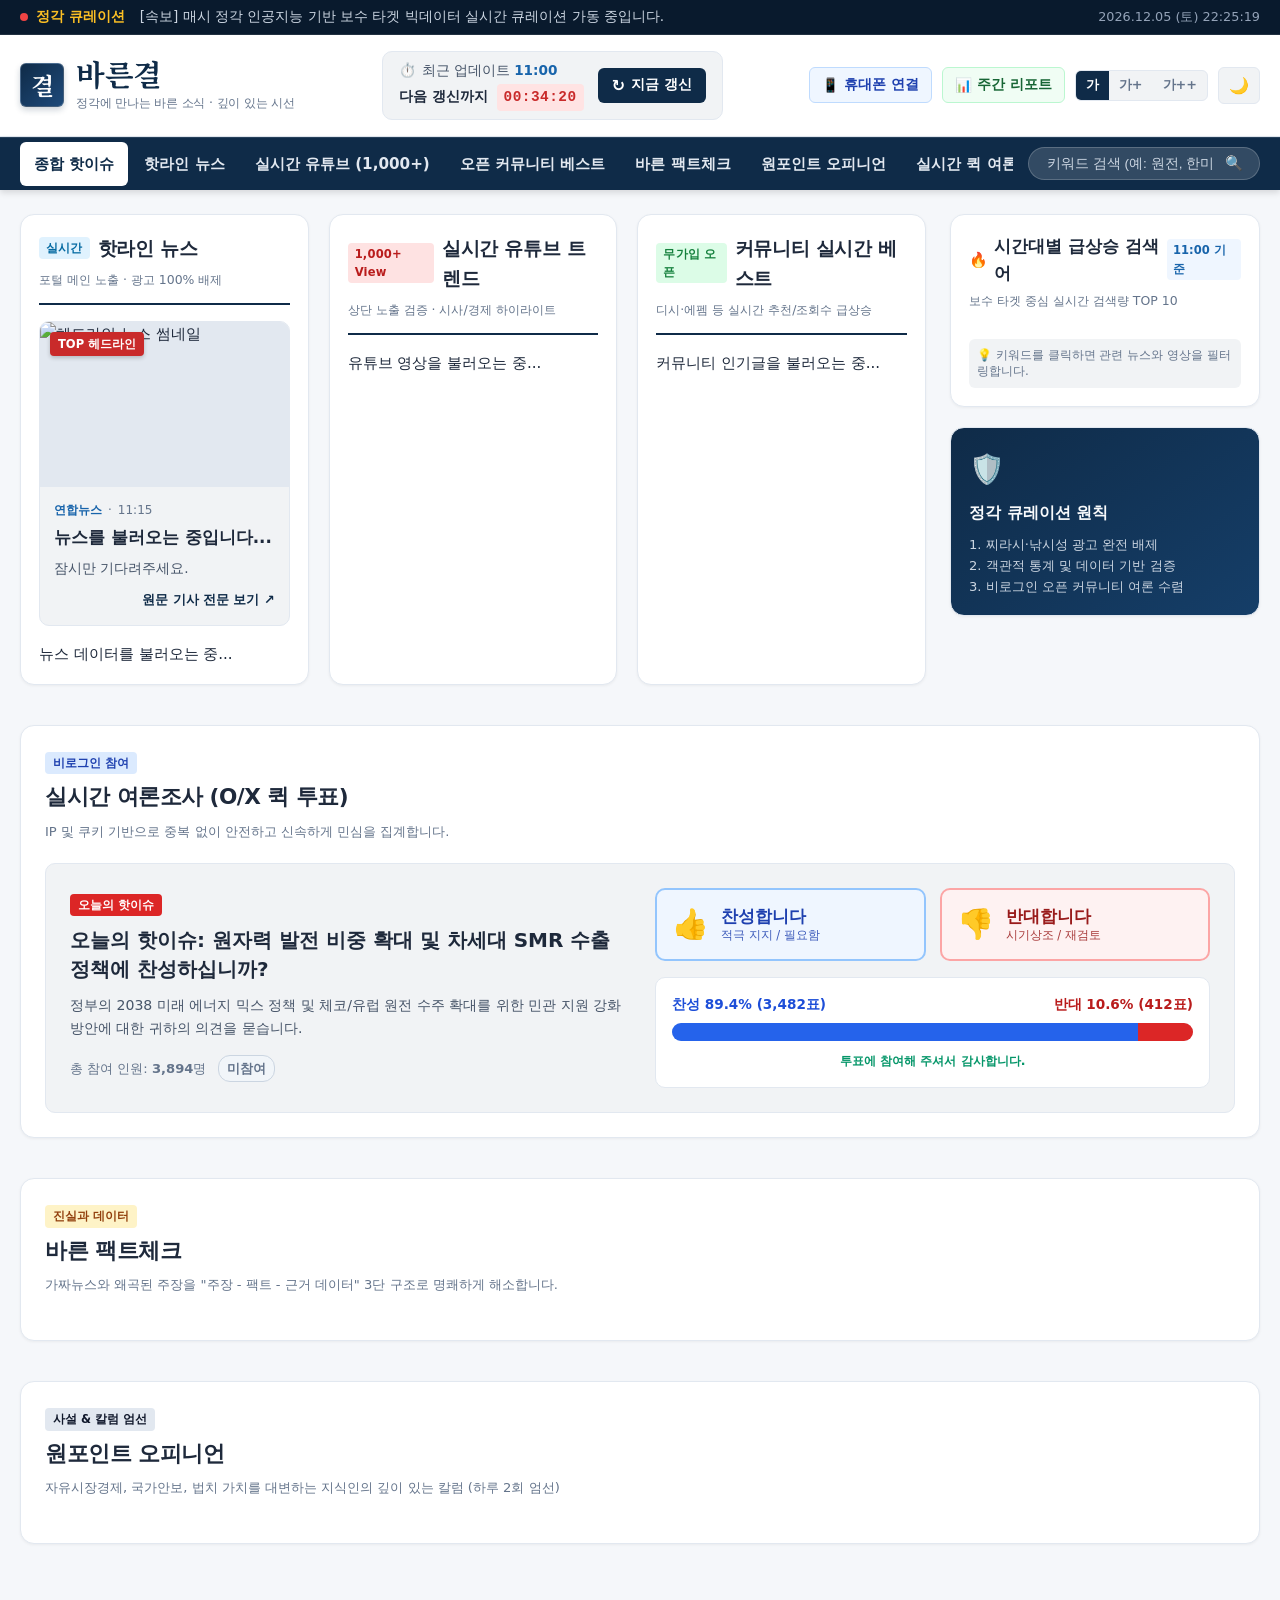
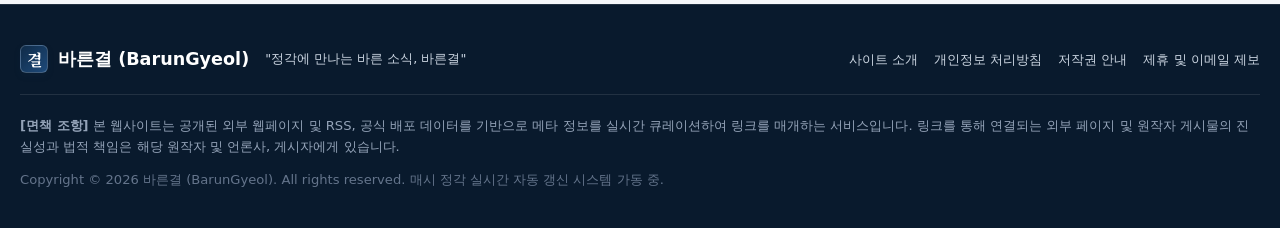
==== static/index.html @ 2a108bfa "Add files via upload" ====
<!DOCTYPE html>
<html lang="ko">
<head>
  <meta charset="UTF-8">
  <meta name="viewport" content="width=device-width, initial-scale=1.0">
  <title>바른결 - 정각에 만나는 바른 시선</title>
  <meta name="description" content="매시 정각 실시간 주요 뉴스, 유튜브 트렌드(조회수 1,000+), 무가입 오픈 커뮤니티 베스트를 취합하는 바른결 큐레이션 포털">
  <link rel="preconnect" href="https://fonts.googleapis.com">
  <link rel="preconnect" href="https://fonts.gstatic.com" crossorigin>
  <link href="https://fonts.googleapis.com/css2?family=Pretendard:wght@300;400;500;600;700;800&family=Noto+Serif+KR:wght@600;700&display=swap" rel="stylesheet">
  <link rel="stylesheet" href="/static/css/style.css">
  <link rel="icon" href="data:image/svg+xml,<svg xmlns=%22http://www.w3.org/2000/svg%22 viewBox=%220%200%20100%20100%22><text y=%22.9em%22 font-size=%2290%22>⚖️</text></svg>">
</head>
<body class="font-normal theme-light">

  <!-- 최상단 긴급 속보 & 알림 바 -->
  <div class="top-ticker-bar">
    <div class="container ticker-container">
      <div class="ticker-label">
        <span class="pulse-dot"></span>
        <strong>정각 큐레이션</strong>
      </div>
      <div class="ticker-content" id="tickerContent">
        <span>[속보] 매시 정각 인공지능 기반 보수 타겟 빅데이터 실시간 큐레이션 가동 중입니다.</span>
      </div>
      <div class="ticker-date" id="liveDateTime">2026.10.01 (목) 11:00</div>
    </div>
  </div>

  <!-- 헤더 영역 -->
  <header class="main-header">
    <div class="container header-inner">
      <!-- 로고 및 슬로건 -->
      <div class="header-brand">
        <a href="/" class="brand-logo" onclick="resetFilter(event)">
          <div class="logo-symbol">결</div>
          <div class="logo-text-group">
            <h1 class="logo-title">바른결</h1>
            <span class="logo-slogan">정각에 만나는 바른 소식 · 깊이 있는 시선</span>
          </div>
        </a>
      </div>

      <!-- 실시간 정각 타이머 & 상태 -->
      <div class="header-timer-box">
        <div class="timer-badge-wrap">
          <div class="timer-badge">
            <span class="timer-icon">⏱️</span>
            <span class="timer-text">
              최근 업데이트 <strong id="lastUpdateHour">11:00</strong>
            </span>
          </div>
          <div class="timer-countdown">
            다음 갱신까지 <span class="countdown-digits" id="countdownTimer">00:34:20</span>
          </div>
        </div>
        <button class="btn-refresh" id="btnRefresh" title="지금 즉시 데이터 최신화">
          <span class="refresh-icon">↻</span>
          <span>지금 갱신</span>
        </button>
      </div>

      <!-- 사용자 편의 유틸리티 (휴대폰 연결, 글자크기, 주간리포트, 다크모드) -->
      <div class="header-utils">
        <button class="btn-util btn-mobile" id="btnOpenMobile" title="내 스마트폰으로 바로 보기">
          <span class="icon">📱</span>
          <span>휴대폰 연결</span>
        </button>
        <button class="btn-util btn-report" id="btnOpenReport" title="주간 트렌드 분석 리포트">
          <span class="icon">📊</span>
          <span>주간 리포트</span>
        </button>
        <div class="font-resizer" title="본문 글자 크기 조절">
          <button class="font-btn active" data-size="normal">가</button>
          <button class="font-btn" data-size="large">가+</button>
          <button class="font-btn" data-size="xlarge">가++</button>
        </div>
        <button class="btn-util theme-toggle" id="themeToggle" title="화면 모드 전환">
          <span class="theme-icon" id="themeIcon">🌙</span>
        </button>
      </div>
    </div>
  </header>

  <!-- 글로벌 네비게이션 바 (GNB) -->
  <nav class="gnb-nav">
    <div class="container gnb-inner">
      <ul class="gnb-menu">
        <li class="nav-item active"><a href="#section-all" data-tab="all">종합 핫이슈</a></li>
        <li class="nav-item"><a href="#section-news" data-tab="news">핫라인 뉴스</a></li>
        <li class="nav-item"><a href="#section-youtube" data-tab="youtube">실시간 유튜브 (1,000+)</a></li>
        <li class="nav-item"><a href="#section-community" data-tab="community">오픈 커뮤니티 베스트</a></li>
        <li class="nav-item"><a href="#section-factcheck" data-tab="factcheck">바른 팩트체크</a></li>
        <li class="nav-item"><a href="#section-opinion" data-tab="opinion">원포인트 오피니언</a></li>
        <li class="nav-item"><a href="#section-poll" data-tab="poll">실시간 퀵 여론조사</a></li>
      </ul>
      <div class="gnb-search">
        <div class="search-input-wrap">
          <input type="text" id="searchInput" placeholder="키워드 검색 (예: 원전, 한미동맹, 세제)" autocomplete="off">
          <button id="searchBtn" title="검색">🔍</button>
        </div>
      </div>
    </div>
  </nav>

  <!-- 활성 필터 바 (키워드 클릭 시 노출) -->
  <div class="filter-status-bar container" id="filterStatusBar" style="display: none;">
    <div class="filter-chip">
      <span>선택 키워드: <strong id="filterKeywordText">#원전</strong></span>
      <button class="filter-clear-btn" id="filterClearBtn">✕ 전체보기</button>
    </div>
    <div class="filter-count" id="filterCountText">관련 콘텐츠 12건 정렬됨</div>
  </div>

  <!-- 메인 본문 컨테이너 -->
  <main class="main-content container">
    <div class="content-wrapper">
      
      <!-- 좌측 메인 3단 그리드 영역 -->
      <div class="grid-layout-3col">
        
        <!-- [1] 핫라인 뉴스 (메인 노출 뉴스 큐레이션) -->
        <section class="card-column news-column" id="section-news">
          <div class="column-header">
            <div class="col-title-wrap">
              <span class="col-badge badge-blue">실시간</span>
              <h2 class="column-title">핫라인 뉴스</h2>
            </div>
            <span class="col-subtitle">포털 메인 노출 · 광고 100% 배제</span>
          </div>

          <!-- 최상단 헤드라인 1건 (썸네일 + 큰 제목) -->
          <div class="headline-featured-card" id="headlineCard">
            <div class="headline-thumb-wrap">
              <img id="headlineImg" src="" alt="헤드라인 뉴스 썸네일" loading="lazy">
              <span class="headline-tag">TOP 헤드라인</span>
            </div>
            <div class="headline-body">
              <div class="meta-row">
                <span class="media-name" id="headlineMedia">연합뉴스</span>
                <span class="meta-dot">·</span>
                <span class="pub-time" id="headlineTime">11:15</span>
              </div>
              <h3 class="headline-title" id="headlineTitle">
                <a href="#" target="_blank" rel="noopener noreferrer">뉴스를 불러오는 중입니다...</a>
              </h3>
              <p class="headline-summary" id="headlineSummary">잠시만 기다려주세요.</p>
              <div class="headline-action">
                <a href="#" id="headlineLink" target="_blank" rel="noopener noreferrer" class="read-more-btn">
                  원문 기사 전문 보기 ↗
                </a>
              </div>
            </div>
          </div>

          <!-- 스트레이트 뉴스 리스트 -->
          <div class="straight-news-list" id="straightNewsList">
            <!-- 자바스크립트로 동적 렌더링 -->
            <div class="loading-spinner">뉴스 데이터를 불러오는 중...</div>
          </div>
        </section>


        <!-- [2] 실시간 유튜브 트렌드 (조회수 1,000 이상 하이라이트) -->
        <section class="card-column youtube-column" id="section-youtube">
          <div class="column-header">
            <div class="col-title-wrap">
              <span class="col-badge badge-red">1,000+ View</span>
              <h2 class="column-title">실시간 유튜브 트렌드</h2>
            </div>
            <span class="col-subtitle">상단 노출 검증 · 시사/경제 하이라이트</span>
          </div>

          <div class="youtube-grid" id="youtubeGrid">
            <!-- 자바스크립트로 동적 렌더링 -->
            <div class="loading-spinner">유튜브 영상을 불러오는 중...</div>
          </div>
        </section>


        <!-- [3] 오픈 커뮤니티 실시간 베스트 (무가입 기반) -->
        <section class="card-column community-column" id="section-community">
          <div class="column-header">
            <div class="col-title-wrap">
              <span class="col-badge badge-green">무가입 오픈</span>
              <h2 class="column-title">커뮤니티 실시간 베스트</h2>
            </div>
            <span class="col-subtitle">디시·에펨 등 실시간 추천/조회수 급상승</span>
          </div>

          <div class="community-list" id="communityList">
            <!-- 자바스크립트로 동적 렌더링 -->
            <div class="loading-spinner">커뮤니티 인기글을 불러오는 중...</div>
          </div>
        </section>

      </div><!-- //grid-layout-3col -->


      <!-- 우측 사이드바: 시간대별 급상승 검색어 -->
      <aside class="sidebar-column">
        <div class="sticky-sidebar">
          
          <!-- 급상승 검색어 랭킹 -->
          <div class="sidebar-card trending-card">
            <div class="sidebar-card-header">
              <div class="trending-title-row">
                <span class="fire-icon">🔥</span>
                <h3 class="sidebar-title">시간대별 급상승 검색어</h3>
              </div>
              <span class="trending-refresh-badge" id="trendingTimeBadge">11:00 기준</span>
            </div>
            <p class="sidebar-desc">보수 타겟 중심 실시간 검색량 TOP 10</p>
            
            <ol class="trending-ranking-list" id="trendingList">
              <!-- 자바스크립트로 동적 렌더링 -->
            </ol>
            <div class="trending-footer-tip">
              💡 키워드를 클릭하면 관련 뉴스와 영상을 필터링합니다.
            </div>
          </div>

          <!-- 바른 미디어 신뢰도 지표 안내 배너 -->
          <div class="sidebar-card banner-card">
            <div class="banner-icon">🛡️</div>
            <h4 class="banner-title">정각 큐레이션 원칙</h4>
            <p class="banner-text">
              1. 찌라시·낚시성 광고 완전 배제<br>
              2. 객관적 통계 및 데이터 기반 검증<br>
              3. 비로그인 오픈 커뮤니티 여론 수렴
            </p>
          </div>

        </div>
      </aside>

    </div><!-- //content-wrapper -->


    <!-- 추가 콘텐츠 섹션 1: 비로그인 실시간 여론조사 (O/X 퀵 투표) -->
    <section class="bottom-section poll-section" id="section-poll">
      <div class="section-badge-bar">
        <span class="section-tag tag-blue">비로그인 참여</span>
        <h2 class="section-main-title">실시간 여론조사 (O/X 퀵 투표)</h2>
        <span class="section-help-text">IP 및 쿠키 기반으로 중복 없이 안전하고 신속하게 민심을 집계합니다.</span>
      </div>

      <div class="poll-box-card">
        <div class="poll-content-left">
          <span class="poll-badge-live">오늘의 핫이슈</span>
          <h3 class="poll-question" id="pollQuestion">
            오늘의 핫이슈: 원자력 발전 비중 확대 및 차세대 SMR 수출 정책에 찬성하십니까?
          </h3>
          <p class="poll-description" id="pollDesc">
            정부의 2038 미래 에너지 믹스 정책 및 체코/유럽 원전 수주 확대를 위한 민관 지원 강화 방안에 대한 귀하의 의견을 묻습니다.
          </p>
          <div class="poll-meta">
            <span>총 참여 인원: <strong id="pollTotalCount">3,894</strong>명</span>
            <span class="poll-status-tag" id="pollUserStatus">미참여</span>
          </div>
        </div>

        <div class="poll-interactive-right">
          <!-- 투표 버튼 -->
          <div class="poll-buttons" id="pollButtons">
            <button class="btn-vote btn-agree" id="btnVoteAgree" onclick="submitVote('agree')">
              <div class="vote-icon">👍</div>
              <div class="vote-text-wrap">
                <span class="vote-title">찬성합니다</span>
                <span class="vote-sub">적극 지지 / 필요함</span>
              </div>
            </button>
            <button class="btn-vote btn-disagree" id="btnVoteDisagree" onclick="submitVote('disagree')">
              <div class="vote-icon">👎</div>
              <div class="vote-text-wrap">
                <span class="vote-title">반대합니다</span>
                <span class="vote-sub">시기상조 / 재검토</span>
              </div>
            </button>
          </div>

          <!-- 투표 결과 그래프 (투표 후 또는 실시간 표시) -->
          <div class="poll-result-bar-wrap" id="pollResultBar">
            <div class="result-label-row">
              <span class="label-agree">찬성 <strong id="agreeRatioText">89.4%</strong> (<span id="agreeCountText">3,482</span>표)</span>
              <span class="label-disagree">반대 <strong id="disagreeRatioText">10.6%</strong> (<span id="disagreeCountText">412</span>표)</span>
            </div>
            <div class="poll-progress-track">
              <div class="progress-fill agree-fill" id="agreeFillBar" style="width: 89.4%;"></div>
              <div class="progress-fill disagree-fill" id="disagreeFillBar" style="width: 10.6%;"></div>
            </div>
            <p class="poll-voted-notice" id="pollNotice">투표에 참여해 주셔서 감사합니다.</p>
          </div>
        </div>
      </div>
    </section>


    <!-- 추가 콘텐츠 섹션 2: 바른 팩트체크 코너 -->
    <section class="bottom-section factcheck-section" id="section-factcheck">
      <div class="section-badge-bar">
        <span class="section-tag tag-gold">진실과 데이터</span>
        <h2 class="section-main-title">바른 팩트체크</h2>
        <span class="section-help-text">가짜뉴스와 왜곡된 주장을 "주장 - 팩트 - 근거 데이터" 3단 구조로 명쾌하게 해소합니다.</span>
      </div>

      <div class="factcheck-grid" id="factcheckGrid">
        <!-- 자바스크립트로 동적 렌더링 -->
      </div>
    </section>


    <!-- 추가 콘텐츠 섹션 3: 원포인트 오피니언 코너 -->
    <section class="bottom-section opinion-section" id="section-opinion">
      <div class="section-badge-bar">
        <span class="section-tag tag-navy">사설 & 칼럼 엄선</span>
        <h2 class="section-main-title">원포인트 오피니언</h2>
        <span class="section-help-text">자유시장경제, 국가안보, 법치 가치를 대변하는 지식인의 깊이 있는 칼럼 (하루 2회 엄선)</span>
      </div>

      <div class="opinion-grid" id="opinionGrid">
        <!-- 자바스크립트로 동적 렌더링 -->
      </div>
    </section>

  </main>


  <!-- 주간 키워드 데이터 리포트 모달 -->
  <div class="modal-backdrop" id="reportModal" style="display: none;">
    <div class="modal-dialog">
      <div class="modal-header">
        <div class="modal-title-group">
          <span class="modal-badge">빅데이터 아카이브</span>
          <h3 class="modal-title">주간 바른결 트렌드 리포트</h3>
          <span class="modal-period" id="reportPeriod">2026년 9월 4주차 종합</span>
        </div>
        <button class="modal-close-btn" id="btnCloseReport">✕</button>
      </div>
      <div class="modal-body">
        <div class="report-summary-box">
          <div class="report-stat-item">
            <span class="stat-num" id="reportTotalCurated">18,420건</span>
            <span class="stat-label">한 주간 큐레이션 데이터</span>
          </div>
          <div class="report-stat-item">
            <span class="stat-num">TOP 1</span>
            <span class="stat-label">원전 24조 수출 & 한미 안보</span>
          </div>
          <div class="report-stat-item">
            <span class="stat-num">89.4%</span>
            <span class="stat-label">원전 확대 여론 찬성률</span>
          </div>
        </div>

        <h4 class="report-subheading">📈 주간 최다 노출·클릭 키워드 TOP 10</h4>
        <div class="report-table-wrap">
          <table class="report-table">
            <thead>
              <tr>
                <th>순위</th>
                <th>주요 키워드</th>
                <th>클릭 및 관심도</th>
                <th>점유 비율</th>
              </tr>
            </thead>
            <tbody id="reportKeywordTable">
              <!-- 동적 생성 -->
            </tbody>
          </table>
        </div>

        <h4 class="report-subheading" style="margin-top: 24px;">💡 주간 핵심 이슈 브리핑</h4>
        <ul class="report-insights-list" id="reportInsightsList">
          <!-- 동적 생성 -->
        </ul>
      </div>
      <div class="modal-footer">
        <button class="btn-close-modal" id="btnModalConfirm">확인</button>
      </div>
    </div>
  </div>


  <!-- 유튜브 영상 재생 모달 -->
  <div class="modal-backdrop" id="videoModal" style="display: none;">
    <div class="modal-dialog modal-video">
      <div class="modal-header">
        <h4 class="modal-title" id="videoModalTitle">영상 시청</h4>
        <button class="modal-close-btn" id="btnCloseVideo">✕</button>
      </div>
      <div class="modal-body video-modal-body">
        <div class="video-container" id="videoContainer">
          <!-- iframe 삽입 -->
        </div>
        <div class="video-meta-box" id="videoMetaBox"></div>
      </div>
    </div>
  </div>


  <!-- 스마트폰 외부 접속 안내 모달 -->
  <div class="modal-backdrop" id="mobileModal" style="display: none;">
    <div class="modal-dialog modal-mobile">
      <div class="modal-header">
        <div class="modal-title-group">
          <span class="modal-badge" style="background-color: #3b82f6;">외부 인터넷 연결</span>
          <h3 class="modal-title">📱 내 휴대폰으로 바로 보기</h3>
          <span class="modal-period">LTE/5G/외부 와이파이 어디서나 접속 가능</span>
        </div>
        <button class="modal-close-btn" id="btnCloseMobile">✕</button>
      </div>
      <div class="modal-body" style="text-align: center;">
        <p style="font-size: 0.9rem; color: var(--text-sub); margin-bottom: 16px;">
          스마트폰 기본 카메라로 아래 <strong>QR 코드</strong>를 비추시거나,<br>
          접속 주소를 복사하여 카카오톡이나 모바일 브라우저에 입력하세요!
        </p>

        <!-- QR 코드 영역 -->
        <div class="qr-box" style="margin: 0 auto 16px; width: 190px; height: 190px; background: #ffffff; padding: 10px; border-radius: 12px; border: 1px solid var(--border-color); display: flex; align-items: center; justify-content: center;">
          <img id="mobileQrImg" src="" alt="휴대폰 접속 QR코드" style="width: 100%; height: 100%; object-fit: contain;">
        </div>

        <!-- 링크 복사 영역 -->
        <div class="mobile-link-input-wrap" style="display: flex; gap: 8px; max-width: 440px; margin: 0 auto 14px;">
          <input type="text" id="mobileUrlInput" readonly value="터널 링크 생성 중..." style="flex: 1; padding: 10px 12px; border-radius: 6px; border: 1px solid var(--border-color); background: var(--bg-subtle); color: var(--text-main); font-size: 0.85rem; font-weight: 600;">
          <button id="btnCopyMobileUrl" style="padding: 10px 16px; background: var(--primary); color: #ffffff; border-radius: 6px; font-weight: 600; font-size: 0.85rem; white-space: nowrap;">주소 복사</button>
        </div>

        <div style="background: #eff6ff; border: 1px solid #bfdbfe; padding: 10px 14px; border-radius: 8px; font-size: 0.8rem; color: #1e40af; text-align: left; line-height: 1.5;">
          💡 <strong>팁:</strong> 컴퓨터가 켜져 있는 동안 이 보안 터널(HTTPS) 링크를 통해 스마트폰에서 동일하게 매시 정각 큐레이션 및 여론조사 투표를 이용하실 수 있습니다.
        </div>
      </div>
      <div class="modal-footer">
        <button class="btn-close-modal" id="btnConfirmMobile">닫기</button>
      </div>
    </div>
  </div>


  <!-- 푸터 영역 -->
  <footer class="main-footer">
    <div class="container footer-inner">
      <div class="footer-top">
        <div class="footer-brand">
          <div class="logo-symbol small">결</div>
          <strong>바른결 (BarunGyeol)</strong>
          <span class="footer-tagline">"정각에 만나는 바른 소식, 바른결"</span>
        </div>
        <div class="footer-links">
          <a href="#" onclick="alert('바른결은 매시 정각 공개된 웹 데이터를 중립적이고 객관적인 알고리즘으로 취합하여 제공하는 정보 큐레이션 서비스입니다.'); return false;">사이트 소개</a>
          <a href="#" onclick="alert('개인정보 보호법에 의거하여 본 사이트는 일체의 회원가입을 받지 않으며 사용자의 개인정보를 저장하지 않습니다.'); return false;">개인정보 처리방침</a>
          <a href="#" onclick="alert('본 사이트에 제공되는 모든 기사, 영상, 게시물의 저작권은 각 원작자 및 해당 언론사/플랫폼에 귀속됩니다.'); return false;">저작권 안내</a>
          <a href="mailto:contact@bareungyeol.kr">제휴 및 이메일 제보</a>
        </div>
      </div>
      <div class="footer-divider"></div>
      <div class="footer-disclaimer">
        <p><strong>[면책 조항]</strong> 본 웹사이트는 공개된 외부 웹페이지 및 RSS, 공식 배포 데이터를 기반으로 메타 정보를 실시간 큐레이션하여 링크를 매개하는 서비스입니다. 링크를 통해 연결되는 외부 페이지 및 원작자 게시물의 진실성과 법적 책임은 해당 원작자 및 언론사, 게시자에게 있습니다.</p>
        <p class="copy">Copyright © 2026 바른결 (BarunGyeol). All rights reserved. 매시 정각 실시간 자동 갱신 시스템 가동 중.</p>
      </div>
    </div>
  </footer>

  <script src="/static/js/app.js"></script>
</body>
</html>
---- static/css/style.css ----
/* ========================================================
   바른결 (BarunGyeol) 스타일시트
   정각에 만나는 바른 시선 · 모던 큐레이션 포털
   ======================================================== */

:root {
  --primary: #0f2b48;
  --primary-dark: #091a2d;
  --primary-light: #1b497a;
  --accent-red: #c92a2a;
  --accent-red-light: #ffe3e3;
  --accent-blue: #1864ab;
  --accent-gold: #b8860b;
  --accent-gold-light: #fef3c7;
  --accent-green: #2b8a3e;
  --accent-green-light: #ebfbee;

  --bg-main: #f5f7fa;
  --bg-card: #ffffff;
  --bg-subtle: #f1f3f5;
  --border-color: #e2e8f0;
  --border-light: #edf2f7;

  --text-main: #1e293b;
  --text-sub: #475569;
  --text-muted: #64748b;
  --text-light: #94a3b8;

  --shadow-sm: 0 1px 3px rgba(0, 0, 0, 0.05);
  --shadow-md: 0 4px 12px rgba(15, 43, 72, 0.08);
  --shadow-lg: 0 10px 25px rgba(15, 43, 72, 0.12);

  --font-base-size: 15px;
  --radius-sm: 6px;
  --radius-md: 10px;
  --radius-lg: 14px;
}

/* 다크 모드 */
body.theme-dark {
  --primary: #1e3a5f;
  --primary-dark: #0a1320;
  --primary-light: #2c5282;
  --bg-main: #0b111a;
  --bg-card: #151e2d;
  --bg-subtle: #1c283c;
  --border-color: #27374d;
  --border-light: #1f2c3f;
  --text-main: #f1f5f9;
  --text-sub: #cbd5e1;
  --text-muted: #94a3b8;
  --text-light: #64748b;
  --shadow-md: 0 4px 12px rgba(0, 0, 0, 0.35);
  --shadow-lg: 0 10px 25px rgba(0, 0, 0, 0.5);
}

/* 글자 크기 가변 모드 (중장년층 가독성 극대화) */
body.font-normal { --font-base-size: 15px; }
body.font-large { --font-base-size: 17px; }
body.font-xlarge { --font-base-size: 19px; }

* {
  box-sizing: border-box;
  margin: 0;
  padding: 0;
}

body {
  font-family: 'Pretendard', -apple-system, BlinkMacSystemFont, system-ui, Roboto, sans-serif;
  font-size: var(--font-base-size);
  color: var(--text-main);
  background-color: var(--bg-main);
  line-height: 1.6;
  -webkit-font-smoothing: antialiased;
  transition: background-color 0.25s ease, color 0.25s ease;
}

a {
  color: inherit;
  text-decoration: none;
}

button {
  cursor: pointer;
  border: none;
  background: none;
  font-family: inherit;
}

.container {
  width: 100%;
  max-width: 1440px;
  margin: 0 auto;
  padding: 0 20px;
}

/* ========================================================
   [1] 최상단 롤링 티커 바
   ======================================================== */
.top-ticker-bar {
  background-color: var(--primary-dark);
  color: #e2e8f0;
  font-size: 0.85rem;
  border-bottom: 1px solid rgba(255, 255, 255, 0.1);
  padding: 6px 0;
}

.ticker-container {
  display: flex;
  align-items: center;
  justify-content: space-between;
  gap: 15px;
}

.ticker-label {
  display: flex;
  align-items: center;
  gap: 8px;
  color: #fbbf24;
  white-space: nowrap;
}

.pulse-dot {
  width: 8px;
  height: 8px;
  background-color: #ef4444;
  border-radius: 50%;
  display: inline-block;
  animation: pulseAnim 1.6s infinite;
}

@keyframes pulseAnim {
  0% { transform: scale(0.9); opacity: 0.8; box-shadow: 0 0 0 0 rgba(239, 68, 68, 0.7); }
  70% { transform: scale(1.1); opacity: 1; box-shadow: 0 0 0 6px rgba(239, 68, 68, 0); }
  100% { transform: scale(0.9); opacity: 0.8; }
}

.ticker-content {
  flex: 1;
  overflow: hidden;
  text-overflow: ellipsis;
  white-space: nowrap;
  color: #cbd5e1;
}

.ticker-date {
  color: #94a3b8;
  font-size: 0.8rem;
  white-space: nowrap;
}

/* ========================================================
   [2] 메인 헤더
   ======================================================== */
.main-header {
  background-color: var(--bg-card);
  border-bottom: 1px solid var(--border-color);
  padding: 16px 0;
  position: relative;
  box-shadow: var(--shadow-sm);
}

.header-inner {
  display: flex;
  align-items: center;
  justify-content: space-between;
  flex-wrap: wrap;
  gap: 20px;
}

/* 로고 */
.header-brand .brand-logo {
  display: flex;
  align-items: center;
  gap: 12px;
}

.logo-symbol {
  width: 44px;
  height: 44px;
  background: linear-gradient(135deg, var(--primary) 0%, #1e4a7a 100%);
  color: #ffffff;
  display: flex;
  align-items: center;
  justify-content: center;
  font-family: 'Noto Serif KR', serif;
  font-size: 1.5rem;
  font-weight: 700;
  border-radius: var(--radius-sm);
  box-shadow: 0 3px 6px rgba(15, 43, 72, 0.2);
  border: 1px solid rgba(255, 255, 255, 0.2);
}

.logo-symbol.small {
  width: 28px;
  height: 28px;
  font-size: 1rem;
}

.logo-text-group {
  display: flex;
  flex-direction: column;
}

.logo-title {
  font-family: 'Noto Serif KR', serif;
  font-size: 1.85rem;
  font-weight: 700;
  letter-spacing: -0.5px;
  color: var(--primary);
  line-height: 1.1;
}

body.theme-dark .logo-title {
  color: #60a5fa;
}

.logo-slogan {
  font-size: 0.78rem;
  color: var(--text-muted);
  letter-spacing: -0.2px;
  margin-top: 3px;
}

/* 타이머 박스 */
.header-timer-box {
  display: flex;
  align-items: center;
  gap: 14px;
  background: var(--bg-subtle);
  padding: 8px 16px;
  border-radius: var(--radius-md);
  border: 1px solid var(--border-color);
}

.timer-badge-wrap {
  display: flex;
  flex-direction: column;
  gap: 2px;
}

.timer-badge {
  display: flex;
  align-items: center;
  gap: 6px;
  font-size: 0.85rem;
  color: var(--text-sub);
}

.timer-badge strong {
  color: var(--accent-blue);
  font-weight: 700;
}

.timer-countdown {
  font-size: 0.9rem;
  color: var(--text-main);
  font-weight: 600;
}

.countdown-digits {
  font-family: 'Pretendard', monospace;
  color: var(--accent-red);
  background: var(--accent-red-light);
  padding: 2px 7px;
  border-radius: 4px;
  font-weight: 700;
  letter-spacing: 0.5px;
  display: inline-block;
  margin-left: 4px;
}

.btn-refresh {
  display: flex;
  align-items: center;
  gap: 6px;
  background-color: var(--primary);
  color: #ffffff;
  padding: 8px 14px;
  border-radius: var(--radius-sm);
  font-size: 0.85rem;
  font-weight: 600;
  transition: all 0.2s ease;
}

.btn-refresh:hover {
  background-color: var(--primary-light);
  transform: translateY(-1px);
}

.refresh-icon {
  font-size: 1rem;
  transition: transform 0.4s ease;
}

.btn-refresh.spinning .refresh-icon {
  animation: spin 0.8s linear infinite;
}

@keyframes spin {
  from { transform: rotate(0deg); }
  to { transform: rotate(360deg); }
}

/* 유틸리티 버튼들 */
.header-utils {
  display: flex;
  align-items: center;
  gap: 10px;
}

.btn-util {
  display: flex;
  align-items: center;
  gap: 5px;
  padding: 8px 12px;
  border-radius: var(--radius-sm);
  background-color: var(--bg-subtle);
  border: 1px solid var(--border-color);
  color: var(--text-sub);
  font-size: 0.85rem;
  font-weight: 600;
  transition: all 0.2s;
}

.btn-util:hover {
  background-color: var(--border-color);
  color: var(--text-main);
}

.btn-mobile {
  background-color: #eff6ff;
  border-color: #bfdbfe;
  color: #1e40af;
  font-weight: 700;
}

body.theme-dark .btn-mobile {
  background-color: #1e3a8a;
  border-color: #3b82f6;
  color: #dbeafe;
}

.btn-report {
  background-color: #f0fdf4;
  border-color: #bbf7d0;
  color: #166534;
}

body.theme-dark .btn-report {
  background-color: #064e3b;
  border-color: #047857;
  color: #a7f3d0;
}

.font-resizer {
  display: flex;
  background-color: var(--bg-subtle);
  border: 1px solid var(--border-color);
  border-radius: var(--radius-sm);
  overflow: hidden;
}

.font-btn {
  padding: 6px 10px;
  font-size: 0.8rem;
  font-weight: 600;
  color: var(--text-muted);
  transition: all 0.15s;
}

.font-btn:hover {
  background-color: var(--border-color);
  color: var(--text-main);
}

.font-btn.active {
  background-color: var(--primary);
  color: #ffffff;
}

.theme-toggle {
  padding: 8px 10px;
  font-size: 1rem;
}

/* ========================================================
   [3] 글로벌 네비게이션 바 (GNB)
   ======================================================== */
.gnb-nav {
  background-color: var(--primary);
  border-top: 1px solid rgba(255, 255, 255, 0.1);
  box-shadow: 0 3px 6px rgba(0, 0, 0, 0.12);
  position: sticky;
  top: 0;
  z-index: 100;
}

.gnb-inner {
  display: flex;
  align-items: center;
  justify-content: space-between;
  gap: 15px;
}

.gnb-menu {
  display: flex;
  list-style: none;
  gap: 2px;
  overflow-x: auto;
  white-space: nowrap;
  padding: 4px 0;
}

.gnb-menu::-webkit-scrollbar {
  height: 0px;
}

.nav-item a {
  display: block;
  padding: 10px 14px;
  color: #e2e8f0;
  font-size: 0.95rem;
  font-weight: 600;
  border-radius: var(--radius-sm);
  transition: all 0.15s;
}

.nav-item a:hover {
  background-color: rgba(255, 255, 255, 0.12);
  color: #ffffff;
}

.nav-item.active a {
  background-color: #ffffff;
  color: var(--primary);
  font-weight: 700;
}

/* 검색창 */
.gnb-search .search-input-wrap {
  display: flex;
  align-items: center;
  background-color: rgba(255, 255, 255, 0.15);
  border-radius: 20px;
  padding: 4px 12px;
  border: 1px solid rgba(255, 255, 255, 0.2);
  transition: all 0.2s;
}

.gnb-search .search-input-wrap:focus-within {
  background-color: #ffffff;
  border-color: #ffffff;
}

.gnb-search input {
  background: transparent;
  border: none;
  outline: none;
  color: #ffffff;
  font-size: 0.85rem;
  width: 180px;
  padding: 4px 6px;
}

.gnb-search .search-input-wrap:focus-within input {
  color: var(--text-main);
}

.gnb-search input::placeholder {
  color: #cbd5e1;
}

.gnb-search .search-input-wrap:focus-within input::placeholder {
  color: var(--text-muted);
}

.gnb-search button {
  font-size: 0.9rem;
  color: #e2e8f0;
  padding: 0 4px;
}

.gnb-search .search-input-wrap:focus-within button {
  color: var(--primary);
}

/* 활성 필터 바 */
.filter-status-bar {
  display: flex;
  align-items: center;
  justify-content: space-between;
  background: #eff6ff;
  border: 1px solid #bfdbfe;
  padding: 10px 16px;
  border-radius: var(--radius-md);
  margin-top: 16px;
  font-size: 0.9rem;
}

body.theme-dark .filter-status-bar {
  background: #1e293b;
  border-color: #3b82f6;
}

.filter-chip {
  display: flex;
  align-items: center;
  gap: 10px;
  color: var(--accent-blue);
  font-weight: 600;
}

.filter-clear-btn {
  background: #ffffff;
  border: 1px solid #93c5fd;
  color: #1d4ed8;
  padding: 3px 8px;
  border-radius: 4px;
  font-size: 0.78rem;
  font-weight: 600;
  transition: all 0.15s;
}

.filter-clear-btn:hover {
  background: #1d4ed8;
  color: #ffffff;
}

.filter-count {
  font-size: 0.82rem;
  color: var(--text-muted);
}

/* ========================================================
   [4] 메인 콘텐츠 레이아웃 (3단 그리드 + 우측 사이드바)
   ======================================================== */
.main-content {
  margin-top: 24px;
  margin-bottom: 60px;
}

.content-wrapper {
  display: grid;
  grid-template-columns: 1fr 310px;
  gap: 24px;
  align-items: start;
}

/* 3단 메인 그리드 */
.grid-layout-3col {
  display: grid;
  grid-template-columns: repeat(3, 1fr);
  gap: 20px;
}

/* 공통 컬럼 카드 */
.card-column {
  background-color: var(--bg-card);
  border: 1px solid var(--border-color);
  border-radius: var(--radius-lg);
  padding: 18px;
  box-shadow: var(--shadow-sm);
  display: flex;
  flex-direction: column;
}

.column-header {
  border-bottom: 2px solid var(--primary);
  padding-bottom: 12px;
  margin-bottom: 16px;
}

.col-title-wrap {
  display: flex;
  align-items: center;
  gap: 8px;
  margin-bottom: 4px;
}

.col-badge {
  font-size: 0.72rem;
  padding: 2px 7px;
  border-radius: 4px;
  font-weight: 700;
  letter-spacing: 0.2px;
}

.badge-blue { background-color: #e0f2fe; color: #0369a1; }
.badge-red { background-color: #fee2e2; color: #b91c1c; }
.badge-green { background-color: #dcfce7; color: #15803d; }

.column-title {
  font-size: 1.18rem;
  font-weight: 700;
  color: var(--text-main);
  letter-spacing: -0.3px;
}

.col-subtitle {
  font-size: 0.78rem;
  color: var(--text-muted);
}

/* ========================================================
   [5] 컬럼 1: 핫라인 뉴스 (메인 노출)
   ======================================================== */
.headline-featured-card {
  background-color: var(--bg-subtle);
  border: 1px solid var(--border-color);
  border-radius: var(--radius-md);
  overflow: hidden;
  margin-bottom: 16px;
  transition: transform 0.2s, box-shadow 0.2s;
}

.headline-featured-card:hover {
  transform: translateY(-2px);
  box-shadow: var(--shadow-md);
}

.headline-thumb-wrap {
  position: relative;
  width: 100%;
  height: 165px;
  overflow: hidden;
  background-color: #e2e8f0;
}

.headline-thumb-wrap img {
  width: 100%;
  height: 100%;
  object-fit: cover;
  transition: transform 0.3s;
}

.headline-featured-card:hover .headline-thumb-wrap img {
  transform: scale(1.04);
}

.headline-tag {
  position: absolute;
  top: 10px;
  left: 10px;
  background-color: var(--accent-red);
  color: #ffffff;
  font-size: 0.72rem;
  font-weight: 700;
  padding: 3px 8px;
  border-radius: 4px;
  box-shadow: 0 2px 4px rgba(0, 0, 0, 0.2);
}

.headline-body {
  padding: 14px;
}

.meta-row {
  display: flex;
  align-items: center;
  gap: 6px;
  font-size: 0.75rem;
  color: var(--text-muted);
  margin-bottom: 6px;
}

.media-name {
  font-weight: 600;
  color: var(--accent-blue);
}

.headline-title {
  font-size: 1.05rem;
  font-weight: 700;
  line-height: 1.4;
  margin-bottom: 8px;
  color: var(--text-main);
  display: -webkit-box;
  -webkit-line-clamp: 2;
  -webkit-box-orient: vertical;
  overflow: hidden;
}

.headline-title a:hover {
  color: var(--accent-red);
}

.headline-summary {
  font-size: 0.85rem;
  color: var(--text-sub);
  line-height: 1.5;
  margin-bottom: 12px;
  display: -webkit-box;
  -webkit-line-clamp: 3;
  -webkit-box-orient: vertical;
  overflow: hidden;
}

.headline-action {
  display: flex;
  justify-content: flex-end;
}

.read-more-btn {
  font-size: 0.8rem;
  color: var(--primary);
  font-weight: 600;
}

.read-more-btn:hover {
  text-decoration: underline;
}

/* 스트레이트 뉴스 리스트 */
.straight-news-list {
  display: flex;
  flex-direction: column;
  gap: 10px;
}

.news-item {
  display: flex;
  flex-direction: column;
  padding: 9px 0;
  border-bottom: 1px solid var(--border-light);
  transition: all 0.15s;
}

.news-item:last-child {
  border-bottom: none;
}

.news-item:hover .news-link {
  color: var(--accent-blue);
}

.news-header-meta {
  display: flex;
  align-items: center;
  gap: 6px;
  font-size: 0.72rem;
  color: var(--text-light);
  margin-bottom: 3px;
}

.news-media-tag {
  font-weight: 600;
  color: var(--text-muted);
  background-color: var(--bg-subtle);
  padding: 1px 5px;
  border-radius: 3px;
}

.news-link {
  font-size: 0.92rem;
  font-weight: 600;
  color: var(--text-main);
  line-height: 1.45;
  display: -webkit-box;
  -webkit-line-clamp: 2;
  -webkit-box-orient: vertical;
  overflow: hidden;
}

/* ========================================================
   [6] 컬럼 2: 실시간 유튜브 트렌드 (1,000+ 갤러리 피드)
   ======================================================== */
.youtube-grid {
  display: flex;
  flex-direction: column;
  gap: 14px;
}

.yt-card {
  background-color: var(--bg-subtle);
  border: 1px solid var(--border-color);
  border-radius: var(--radius-md);
  overflow: hidden;
  display: flex;
  flex-direction: column;
  transition: transform 0.2s, box-shadow 0.2s;
  cursor: pointer;
}

.yt-card:hover {
  transform: translateY(-2px);
  box-shadow: var(--shadow-md);
}

.yt-thumb-box {
  position: relative;
  width: 100%;
  height: 150px;
  background-color: #000000;
  overflow: hidden;
}

.yt-thumb-box img {
  width: 100%;
  height: 100%;
  object-fit: cover;
  transition: transform 0.3s;
}

.yt-card:hover .yt-thumb-box img {
  transform: scale(1.05);
}

.yt-play-overlay {
  position: absolute;
  inset: 0;
  background: rgba(0, 0, 0, 0.25);
  display: flex;
  align-items: center;
  justify-content: center;
  opacity: 0;
  transition: opacity 0.2s;
}

.yt-card:hover .yt-play-overlay {
  opacity: 1;
}

.play-circle {
  width: 44px;
  height: 44px;
  background-color: rgba(220, 38, 38, 0.9);
  color: #ffffff;
  border-radius: 50%;
  display: flex;
  align-items: center;
  justify-content: center;
  font-size: 1.2rem;
  box-shadow: 0 4px 10px rgba(0, 0, 0, 0.3);
}

.yt-duration-badge {
  position: absolute;
  bottom: 8px;
  right: 8px;
  background-color: rgba(0, 0, 0, 0.85);
  color: #ffffff;
  font-size: 0.72rem;
  padding: 1px 6px;
  border-radius: 3px;
  font-weight: 600;
}

.yt-content-box {
  padding: 12px;
}

.yt-title {
  font-size: 0.95rem;
  font-weight: 700;
  line-height: 1.4;
  margin-bottom: 6px;
  color: var(--text-main);
  display: -webkit-box;
  -webkit-line-clamp: 2;
  -webkit-box-orient: vertical;
  overflow: hidden;
}

.yt-card:hover .yt-title {
  color: var(--accent-red);
}

.yt-channel-row {
  display: flex;
  align-items: center;
  justify-content: space-between;
  margin-bottom: 6px;
  font-size: 0.78rem;
  color: var(--text-muted);
}

.yt-channel-name {
  font-weight: 600;
  display: flex;
  align-items: center;
  gap: 4px;
}

.yt-views-badge-row {
  display: flex;
  align-items: center;
  justify-content: space-between;
  padding-top: 6px;
  border-top: 1px dashed var(--border-color);
}

.yt-views-badge {
  background-color: var(--accent-red-light);
  color: var(--accent-red);
  font-weight: 700;
  font-size: 0.75rem;
  padding: 2px 8px;
  border-radius: 12px;
  display: inline-flex;
  align-items: center;
  gap: 4px;
}

.yt-views-badge::before {
  content: "●";
  font-size: 0.6rem;
}

.yt-topic-badge {
  font-size: 0.72rem;
  color: var(--text-light);
}

/* ========================================================
   [7] 컬럼 3: 오픈 커뮤니티 실시간 베스트
   ======================================================== */
.community-list {
  display: flex;
  flex-direction: column;
  gap: 10px;
}

.comm-item {
  background-color: var(--bg-subtle);
  border: 1px solid var(--border-color);
  border-radius: var(--radius-md);
  padding: 12px;
  transition: all 0.2s;
  display: flex;
  flex-direction: column;
  gap: 6px;
}

.comm-item:hover {
  transform: translateY(-2px);
  box-shadow: var(--shadow-sm);
  border-color: #cbd5e1;
}

.comm-top-row {
  display: flex;
  align-items: center;
  justify-content: space-between;
}

.comm-source-badge {
  display: inline-flex;
  align-items: center;
  gap: 6px;
  font-size: 0.75rem;
  font-weight: 700;
  color: var(--text-sub);
}

.comm-favicon {
  width: 16px;
  height: 16px;
  border-radius: 3px;
}

.comm-stat-tags {
  display: flex;
  align-items: center;
  gap: 6px;
}

.comm-views-tag {
  font-size: 0.72rem;
  color: var(--text-muted);
  background: var(--bg-card);
  padding: 1px 6px;
  border-radius: 4px;
  border: 1px solid var(--border-color);
}

.comm-rec-tag {
  font-size: 0.72rem;
  color: #15803d;
  background: #dcfce7;
  padding: 1px 6px;
  border-radius: 4px;
  font-weight: 700;
}

.comm-title {
  font-size: 0.92rem;
  font-weight: 600;
  line-height: 1.45;
  color: var(--text-main);
  display: -webkit-box;
  -webkit-line-clamp: 2;
  -webkit-box-orient: vertical;
  overflow: hidden;
}

.comm-item:hover .comm-title {
  color: var(--primary);
  text-decoration: underline;
}

.comm-footer-meta {
  display: flex;
  align-items: center;
  justify-content: space-between;
  font-size: 0.72rem;
  color: var(--text-light);
  margin-top: 2px;
}

.comm-badge-label {
  color: #b45309;
  background: #fef3c7;
  padding: 1px 6px;
  border-radius: 3px;
  font-weight: 600;
}

/* ========================================================
   [8] 사이드바: 시간대별 급상승 검색어 (1~10위)
   ======================================================== */
.sticky-sidebar {
  position: sticky;
  top: 70px;
  display: flex;
  flex-direction: column;
  gap: 20px;
}

.sidebar-card {
  background-color: var(--bg-card);
  border: 1px solid var(--border-color);
  border-radius: var(--radius-lg);
  padding: 18px;
  box-shadow: var(--shadow-sm);
}

.sidebar-card-header {
  display: flex;
  align-items: center;
  justify-content: space-between;
  margin-bottom: 4px;
}

.trending-title-row {
  display: flex;
  align-items: center;
  gap: 6px;
}

.sidebar-title {
  font-size: 1.05rem;
  font-weight: 700;
  color: var(--text-main);
}

.trending-refresh-badge {
  font-size: 0.72rem;
  color: var(--accent-blue);
  background-color: #eff6ff;
  padding: 2px 6px;
  border-radius: 4px;
  font-weight: 600;
}

.sidebar-desc {
  font-size: 0.78rem;
  color: var(--text-muted);
  margin-bottom: 14px;
}

.trending-ranking-list {
  list-style: none;
  display: flex;
  flex-direction: column;
  gap: 6px;
}

.trending-item {
  display: flex;
  align-items: center;
  justify-content: space-between;
  padding: 8px 10px;
  border-radius: var(--radius-sm);
  background-color: var(--bg-subtle);
  border: 1px solid transparent;
  transition: all 0.15s;
  cursor: pointer;
}

.trending-item:hover {
  background-color: #ffffff;
  border-color: var(--primary-light);
  transform: translateX(3px);
  box-shadow: var(--shadow-sm);
}

body.theme-dark .trending-item:hover {
  background-color: #1e293b;
}

.trending-rank-left {
  display: flex;
  align-items: center;
  gap: 10px;
}

.rank-num {
  font-size: 0.95rem;
  font-weight: 800;
  width: 20px;
  text-align: center;
  color: var(--text-muted);
}

.rank-top-3 .rank-num {
  color: var(--accent-red);
}

.rank-keyword {
  font-size: 0.88rem;
  font-weight: 600;
  color: var(--text-main);
}

.trending-rank-right {
  display: flex;
  align-items: center;
  gap: 6px;
}

.rank-change {
  font-size: 0.72rem;
  font-weight: 700;
}

.change-up { color: #dc2626; }
.change-down { color: #2563eb; }
.change-same { color: #94a3b8; }
.change-new { color: #d97706; background: #fef3c7; padding: 1px 4px; border-radius: 3px; }

.trending-footer-tip {
  margin-top: 14px;
  font-size: 0.75rem;
  color: var(--text-muted);
  background-color: var(--bg-subtle);
  padding: 8px;
  border-radius: var(--radius-sm);
  line-height: 1.4;
}

/* 배너 카드 */
.banner-card {
  background: linear-gradient(145deg, var(--primary) 0%, #153e68 100%);
  color: #ffffff;
}

.banner-icon {
  font-size: 1.8rem;
  margin-bottom: 8px;
}

.banner-title {
  font-size: 1rem;
  font-weight: 700;
  margin-bottom: 8px;
  color: #f8fafc;
}

.banner-text {
  font-size: 0.82rem;
  line-height: 1.6;
  color: #cbd5e1;
}

/* ========================================================
   [9] 하단 섹션 공통
   ======================================================== */
.bottom-section {
  margin-top: 40px;
  background-color: var(--bg-card);
  border: 1px solid var(--border-color);
  border-radius: var(--radius-lg);
  padding: 24px;
  box-shadow: var(--shadow-sm);
}

.section-badge-bar {
  margin-bottom: 20px;
}

.section-tag {
  display: inline-block;
  font-size: 0.72rem;
  font-weight: 700;
  padding: 2px 8px;
  border-radius: 4px;
  margin-bottom: 6px;
}

.tag-blue { background-color: #dbeafe; color: #1e40af; }
.tag-gold { background-color: #fef3c7; color: #92400e; }
.tag-navy { background-color: #e2e8f0; color: #0f172a; }

.section-main-title {
  font-size: 1.35rem;
  font-weight: 800;
  color: var(--text-main);
  letter-spacing: -0.5px;
  margin-bottom: 4px;
}

.section-help-text {
  font-size: 0.82rem;
  color: var(--text-muted);
}

/* ========================================================
   [10] 실시간 여론조사 (O/X 퀵 투표)
   ======================================================== */
.poll-box-card {
  display: grid;
  grid-template-columns: 1fr 1fr;
  gap: 30px;
  background-color: var(--bg-subtle);
  border: 1px solid var(--border-color);
  border-radius: var(--radius-md);
  padding: 24px;
  align-items: center;
}

.poll-content-left {
  display: flex;
  flex-direction: column;
}

.poll-badge-live {
  align-self: flex-start;
  background-color: #dc2626;
  color: #ffffff;
  font-size: 0.72rem;
  font-weight: 700;
  padding: 2px 8px;
  border-radius: 4px;
  margin-bottom: 10px;
}

.poll-question {
  font-size: 1.25rem;
  font-weight: 700;
  line-height: 1.45;
  color: var(--text-main);
  margin-bottom: 10px;
}

.poll-description {
  font-size: 0.88rem;
  color: var(--text-sub);
  line-height: 1.6;
  margin-bottom: 16px;
}

.poll-meta {
  display: flex;
  align-items: center;
  gap: 12px;
  font-size: 0.82rem;
  color: var(--text-muted);
}

.poll-status-tag {
  background-color: #f1f5f9;
  border: 1px solid #cbd5e1;
  padding: 2px 8px;
  border-radius: 12px;
  font-weight: 600;
}

.poll-interactive-right {
  display: flex;
  flex-direction: column;
  gap: 16px;
}

.poll-buttons {
  display: grid;
  grid-template-columns: 1fr 1fr;
  gap: 14px;
}

.btn-vote {
  display: flex;
  align-items: center;
  gap: 12px;
  padding: 16px;
  border-radius: var(--radius-md);
  border: 2px solid transparent;
  transition: all 0.2s;
  text-align: left;
}

.btn-agree {
  background-color: #eff6ff;
  border-color: #93c5fd;
  color: #1e40af;
}

.btn-agree:hover {
  background-color: #3b82f6;
  color: #ffffff;
  transform: translateY(-2px);
  box-shadow: 0 4px 12px rgba(59, 130, 246, 0.25);
}

.btn-disagree {
  background-color: #fef2f2;
  border-color: #fca5a5;
  color: #991b1b;
}

.btn-disagree:hover {
  background-color: #ef4444;
  color: #ffffff;
  transform: translateY(-2px);
  box-shadow: 0 4px 12px rgba(239, 68, 68, 0.25);
}

.vote-icon {
  font-size: 1.8rem;
}

.vote-text-wrap {
  display: flex;
  flex-direction: column;
}

.vote-title {
  font-size: 1.05rem;
  font-weight: 700;
  line-height: 1.2;
}

.vote-sub {
  font-size: 0.72rem;
  opacity: 0.85;
  margin-top: 2px;
}

/* 투표 결과 그래프 */
.poll-result-bar-wrap {
  background-color: var(--bg-card);
  padding: 16px;
  border-radius: var(--radius-md);
  border: 1px solid var(--border-color);
}

.result-label-row {
  display: flex;
  justify-content: space-between;
  font-size: 0.85rem;
  margin-bottom: 8px;
}

.label-agree { color: #1d4ed8; font-weight: 600; }
.label-disagree { color: #b91c1c; font-weight: 600; }

.poll-progress-track {
  height: 18px;
  background-color: #e2e8f0;
  border-radius: 9px;
  overflow: hidden;
  display: flex;
  width: 100%;
}

.progress-fill {
  height: 100%;
  transition: width 0.8s cubic-bezier(0.4, 0, 0.2, 1);
}

.agree-fill { background-color: #2563eb; }
.disagree-fill { background-color: #dc2626; }

.poll-voted-notice {
  margin-top: 10px;
  font-size: 0.78rem;
  color: #059669;
  text-align: center;
  font-weight: 600;
}

/* ========================================================
   [11] 바른 팩트체크 코너
   ======================================================== */
.factcheck-grid {
  display: grid;
  grid-template-columns: repeat(3, 1fr);
  gap: 20px;
}

.fact-card {
  background-color: var(--bg-subtle);
  border: 1px solid var(--border-color);
  border-radius: var(--radius-md);
  padding: 18px;
  display: flex;
  flex-direction: column;
  gap: 12px;
  border-top: 3px solid var(--accent-gold);
}

.fact-header {
  display: flex;
  align-items: center;
  justify-content: space-between;
}

.fact-badge {
  background-color: var(--accent-gold-light);
  color: #854d0e;
  font-size: 0.72rem;
  font-weight: 700;
  padding: 2px 7px;
  border-radius: 4px;
}

.fact-updated {
  font-size: 0.72rem;
  color: var(--text-light);
}

.fact-title {
  font-size: 1rem;
  font-weight: 700;
  line-height: 1.4;
  color: var(--text-main);
}

.fact-block {
  padding: 8px 10px;
  border-radius: var(--radius-sm);
  font-size: 0.82rem;
  line-height: 1.5;
}

.block-claim {
  background-color: #fff1f2;
  border-left: 3px solid #f43f5e;
  color: #9f1239;
}

.block-fact {
  background-color: #ecfdf5;
  border-left: 3px solid #10b981;
  color: #065f46;
}

.block-evidence {
  background-color: var(--bg-card);
  border: 1px dashed var(--border-color);
  color: var(--text-muted);
  font-size: 0.75rem;
}

.fact-conclusion-badge {
  align-self: flex-start;
  font-size: 0.78rem;
  font-weight: 700;
  color: #1e3a8a;
  background-color: #dbeafe;
  padding: 4px 10px;
  border-radius: 12px;
}

/* ========================================================
   [12] 원포인트 오피니언 코너
   ======================================================== */
.opinion-grid {
  display: grid;
  grid-template-columns: repeat(3, 1fr);
  gap: 20px;
}

.op-card {
  background-color: var(--bg-subtle);
  border: 1px solid var(--border-color);
  border-radius: var(--radius-md);
  padding: 18px;
  display: flex;
  flex-direction: column;
  transition: transform 0.2s;
}

.op-card:hover {
  transform: translateY(-2px);
  box-shadow: var(--shadow-sm);
}

.op-meta-row {
  display: flex;
  justify-content: space-between;
  font-size: 0.72rem;
  color: var(--text-muted);
  margin-bottom: 8px;
}

.op-category {
  font-weight: 700;
  color: var(--primary);
}

.op-author {
  font-size: 0.85rem;
  font-weight: 700;
  color: var(--text-main);
  margin-bottom: 6px;
}

.op-title {
  font-size: 1.02rem;
  font-weight: 700;
  line-height: 1.4;
  margin-bottom: 10px;
  color: var(--text-main);
}

.op-summary {
  font-size: 0.85rem;
  color: var(--text-sub);
  line-height: 1.6;
  margin-bottom: 14px;
  flex: 1;
}

.op-footer {
  display: flex;
  justify-content: space-between;
  align-items: center;
  font-size: 0.75rem;
  color: var(--text-light);
  border-top: 1px solid var(--border-color);
  padding-top: 8px;
}

.op-link-btn {
  color: var(--accent-blue);
  font-weight: 600;
}

.op-link-btn:hover {
  text-decoration: underline;
}

/* ========================================================
   [13] 모달 창 (주간 리포트, 영상)
   ======================================================== */
.modal-backdrop {
  position: fixed;
  inset: 0;
  background-color: rgba(0, 0, 0, 0.65);
  display: flex;
  align-items: center;
  justify-content: center;
  z-index: 1000;
  padding: 20px;
}

.modal-dialog {
  background-color: var(--bg-card);
  border-radius: var(--radius-lg);
  max-width: 720px;
  width: 100%;
  max-height: 90vh;
  display: flex;
  flex-direction: column;
  overflow: hidden;
  box-shadow: var(--shadow-lg);
  animation: modalIn 0.2s ease-out;
}

@keyframes modalIn {
  from { opacity: 0; transform: translateY(15px); }
  to { opacity: 1; transform: translateY(0); }
}

.modal-dialog.modal-video {
  max-width: 860px;
}

.modal-header {
  display: flex;
  align-items: center;
  justify-content: space-between;
  padding: 18px 24px;
  border-bottom: 1px solid var(--border-color);
  background-color: var(--bg-subtle);
}

.modal-badge {
  font-size: 0.72rem;
  background-color: #22c55e;
  color: #ffffff;
  padding: 2px 7px;
  border-radius: 4px;
  font-weight: 700;
  display: inline-block;
  margin-bottom: 4px;
}

.modal-title {
  font-size: 1.25rem;
  font-weight: 800;
  color: var(--text-main);
}

.modal-period {
  font-size: 0.8rem;
  color: var(--text-muted);
}

.modal-close-btn {
  font-size: 1.3rem;
  color: var(--text-muted);
  width: 32px;
  height: 32px;
  display: flex;
  align-items: center;
  justify-content: center;
  border-radius: 50%;
  transition: all 0.15s;
}

.modal-close-btn:hover {
  background-color: var(--border-color);
  color: var(--text-main);
}

.modal-body {
  padding: 24px;
  overflow-y: auto;
}

.report-summary-box {
  display: grid;
  grid-template-columns: repeat(3, 1fr);
  gap: 14px;
  background-color: var(--bg-subtle);
  padding: 16px;
  border-radius: var(--radius-md);
  margin-bottom: 20px;
  text-align: center;
}

.stat-num {
  display: block;
  font-size: 1.4rem;
  font-weight: 800;
  color: var(--primary);
}

.stat-label {
  font-size: 0.75rem;
  color: var(--text-muted);
}

.report-subheading {
  font-size: 1rem;
  font-weight: 700;
  margin-bottom: 10px;
  color: var(--text-main);
}

.report-table-wrap {
  border: 1px solid var(--border-color);
  border-radius: var(--radius-md);
  overflow: hidden;
}

.report-table {
  width: 100%;
  border-collapse: collapse;
  font-size: 0.85rem;
}

.report-table th {
  background-color: var(--bg-subtle);
  padding: 10px 14px;
  text-align: left;
  font-weight: 700;
  color: var(--text-sub);
  border-bottom: 1px solid var(--border-color);
}

.report-table td {
  padding: 9px 14px;
  border-bottom: 1px solid var(--border-light);
  color: var(--text-main);
}

.report-table tr:last-child td {
  border-bottom: none;
}

.report-insights-list {
  padding-left: 20px;
  display: flex;
  flex-direction: column;
  gap: 8px;
  font-size: 0.85rem;
  color: var(--text-sub);
  line-height: 1.5;
}

.modal-footer {
  padding: 14px 24px;
  border-top: 1px solid var(--border-color);
  display: flex;
  justify-content: flex-end;
  background-color: var(--bg-subtle);
}

.btn-close-modal {
  background-color: var(--primary);
  color: #ffffff;
  padding: 8px 20px;
  border-radius: var(--radius-sm);
  font-weight: 600;
}

/* 비디오 모달 */
.video-container {
  position: relative;
  width: 100%;
  padding-bottom: 56.25%; /* 16:9 */
  height: 0;
  background-color: #000000;
  border-radius: var(--radius-md);
  overflow: hidden;
}

.video-container iframe {
  position: absolute;
  top: 0;
  left: 0;
  width: 100%;
  height: 100%;
  border: none;
}

.video-meta-box {
  margin-top: 14px;
}

/* ========================================================
   [14] 푸터
   ======================================================== */
.main-footer {
  background-color: var(--primary-dark);
  color: #94a3b8;
  padding: 40px 0 30px;
  font-size: 0.82rem;
  border-top: 1px solid rgba(255, 255, 255, 0.1);
}

.footer-top {
  display: flex;
  align-items: center;
  justify-content: space-between;
  flex-wrap: wrap;
  gap: 20px;
  margin-bottom: 20px;
}

.footer-brand {
  display: flex;
  align-items: center;
  gap: 10px;
}

.footer-brand strong {
  font-size: 1.1rem;
  color: #ffffff;
}

.footer-tagline {
  color: #cbd5e1;
  font-size: 0.8rem;
  margin-left: 6px;
}

.footer-links {
  display: flex;
  gap: 16px;
}

.footer-links a {
  color: #cbd5e1;
  transition: color 0.15s;
}

.footer-links a:hover {
  color: #ffffff;
  text-decoration: underline;
}

.footer-divider {
  height: 1px;
  background-color: rgba(255, 255, 255, 0.1);
  margin-bottom: 20px;
}

.footer-disclaimer p {
  line-height: 1.6;
  margin-bottom: 8px;
}

.footer-disclaimer .copy {
  color: #64748b;
  margin-top: 12px;
}

/* ========================================================
   [15] 반응형 미디어 쿼리
   ======================================================== */
@media (max-width: 1200px) {
  .content-wrapper {
    grid-template-columns: 1fr;
  }

  .sticky-sidebar {
    position: static;
    display: grid;
    grid-template-columns: 1fr 1fr;
    gap: 20px;
  }
}

@media (max-width: 992px) {
  .grid-layout-3col {
    grid-template-columns: 1fr;
  }

  .factcheck-grid,
  .opinion-grid {
    grid-template-columns: 1fr;
  }

  .poll-box-card {
    grid-template-columns: 1fr;
  }

  .sticky-sidebar {
    grid-template-columns: 1fr;
  }
}

@media (max-width: 768px) {
  .header-inner {
    flex-direction: column;
    align-items: flex-start;
  }

  .header-timer-box {
    width: 100%;
    justify-content: space-between;
  }

  .header-utils {
    width: 100%;
    justify-content: flex-end;
  }

  .gnb-inner {
    flex-direction: column;
    align-items: stretch;
  }

  .gnb-search {
    margin-top: 6px;
  }

  .gnb-search .search-input-wrap {
    width: 100%;
  }

  .gnb-search input {
    width: 100%;
  }

  .poll-buttons {
    grid-template-columns: 1fr;
  }
}
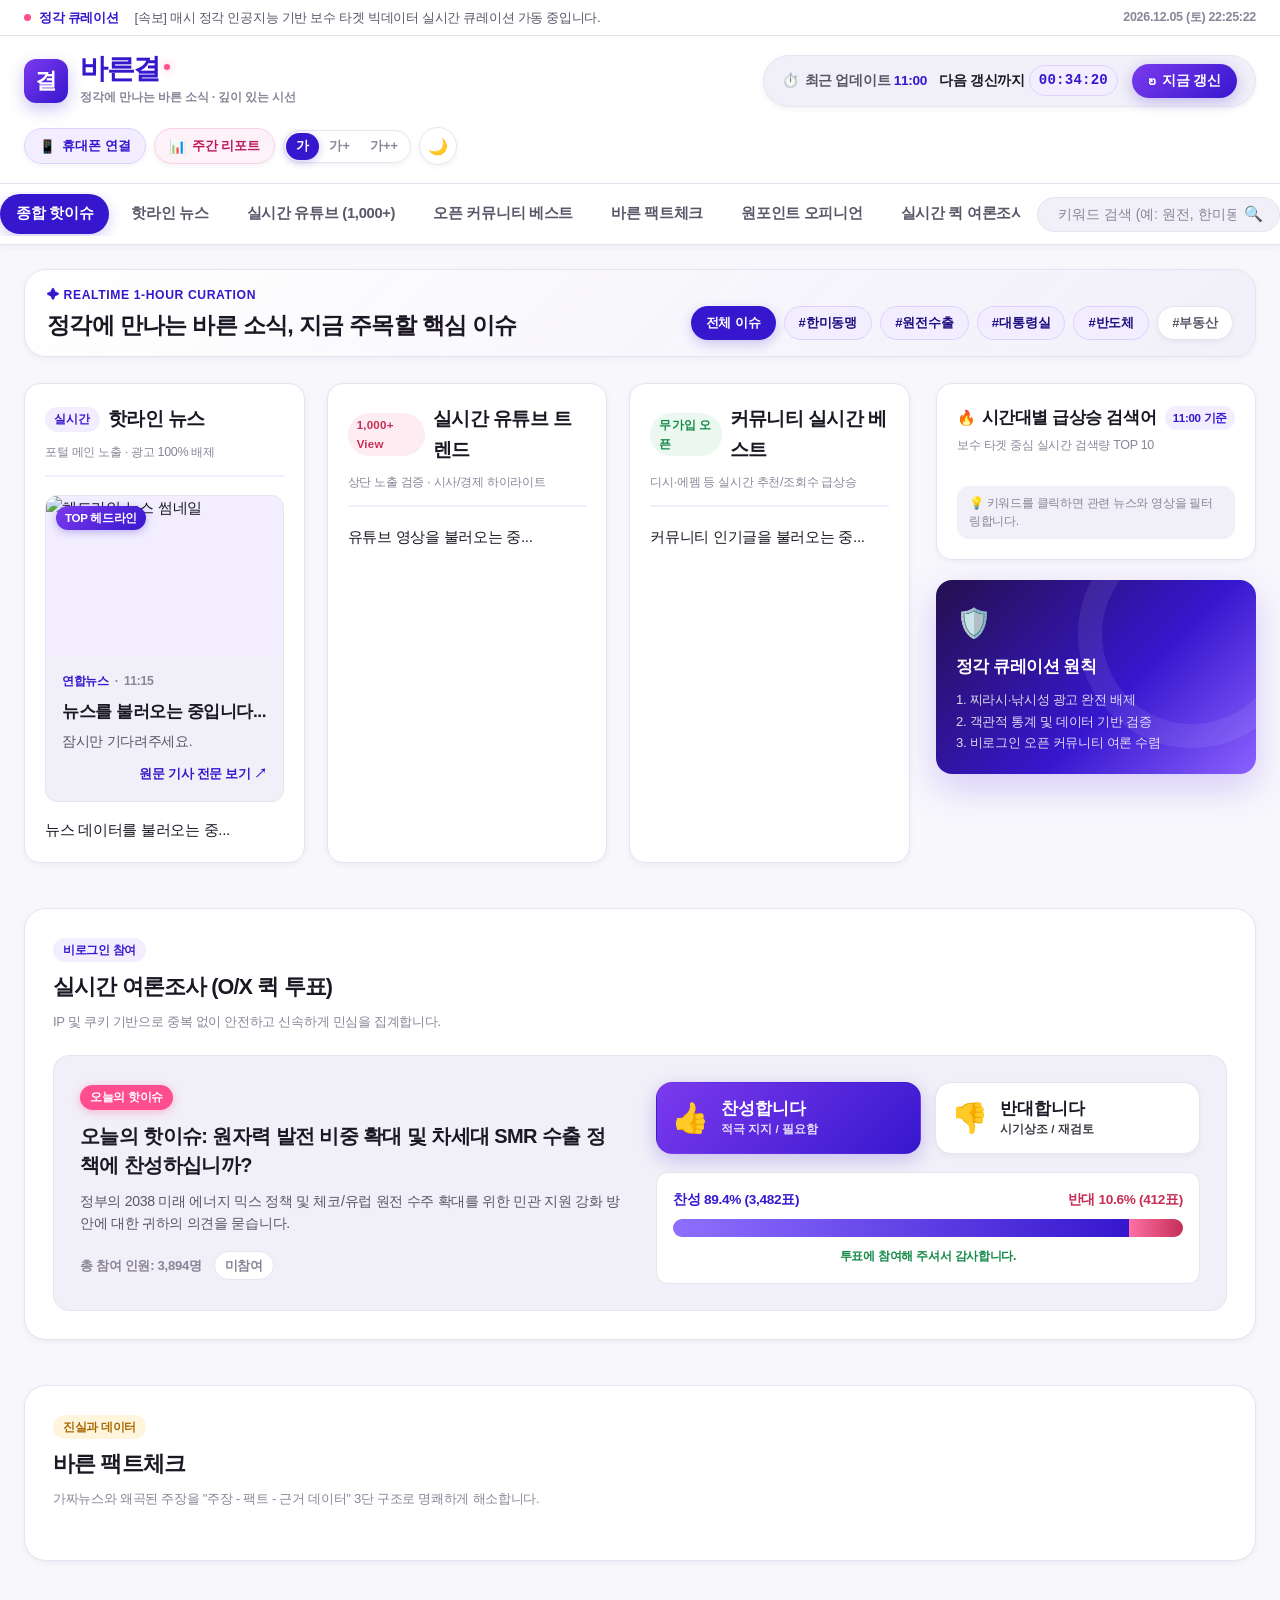
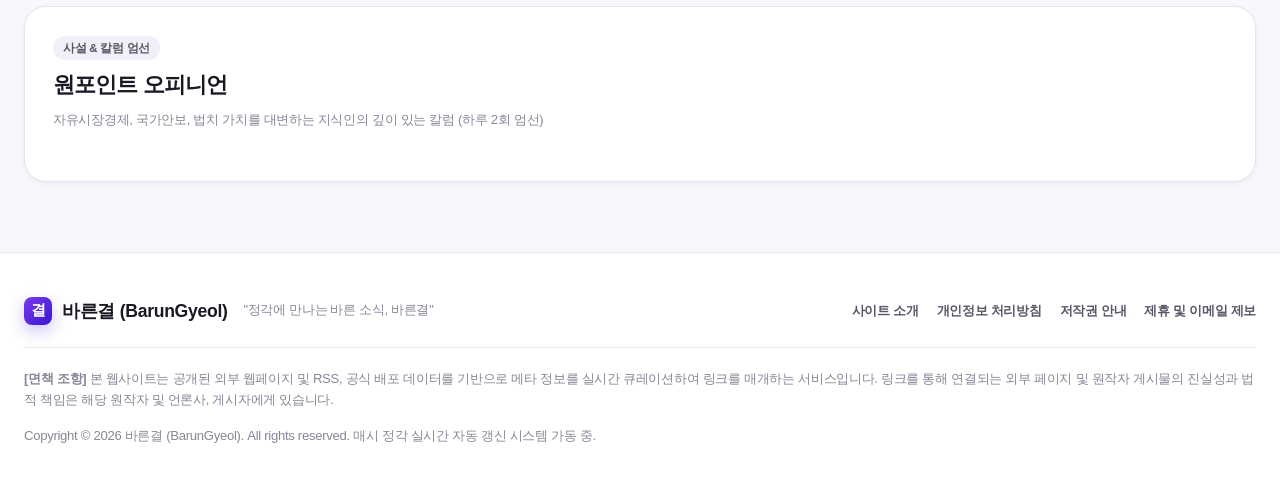
==== commit 09be635c: "Add files via upload" ====
--- a/static/index.html
+++ b/static/index.html
@@ -7,8 +7,9 @@
   <meta name="description" content="매시 정각 실시간 주요 뉴스, 유튜브 트렌드(조회수 1,000+), 무가입 오픈 커뮤니티 베스트를 취합하는 바른결 큐레이션 포털">
   <link rel="preconnect" href="https://fonts.googleapis.com">
   <link rel="preconnect" href="https://fonts.gstatic.com" crossorigin>
-  <link href="https://fonts.googleapis.com/css2?family=Pretendard:wght@300;400;500;600;700;800&family=Noto+Serif+KR:wght@600;700&display=swap" rel="stylesheet">
-  <link rel="stylesheet" href="/static/css/style.css">
+  <link rel="stylesheet" as="style" crossorigin href="https://cdn.jsdelivr.net/gh/orioncactus/pretendard@v1.3.9/dist/web/static/pretendard.min.css" />
+  <link href="https://fonts.googleapis.com/css2?family=Noto+Serif+KR:wght@600;700&display=swap" rel="stylesheet">
+  <link rel="stylesheet" href="css/style.css">
   <link rel="icon" href="data:image/svg+xml,<svg xmlns=%22http://www.w3.org/2000/svg%22 viewBox=%220%200%20100%20100%22><text y=%22.9em%22 font-size=%2290%22>⚖️</text></svg>">
 </head>
 <body class="font-normal theme-light">
@@ -32,7 +33,7 @@
     <div class="container header-inner">
       <!-- 로고 및 슬로건 -->
       <div class="header-brand">
-        <a href="/" class="brand-logo" onclick="resetFilter(event)">
+        <a href="#" class="brand-logo" onclick="resetFilter(event)">
           <div class="logo-symbol">결</div>
           <div class="logo-text-group">
             <h1 class="logo-title">바른결</h1>
@@ -102,6 +103,24 @@
       </div>
     </div>
   </nav>
+
+  <!-- 지니뮤직 스타일 환영 및 취향 태그 영역 -->
+  <div class="welcome-section container">
+    <div class="welcome-box">
+      <div class="welcome-left">
+        <span class="welcome-kicker">✦ REALTIME 1-HOUR CURATION</span>
+        <h2 class="welcome-heading">정각에 만나는 바른 소식, 지금 주목할 핵심 이슈</h2>
+      </div>
+      <div class="welcome-tags">
+        <button class="tag tag-solid" onclick="clearFilter()">전체 이슈</button>
+        <button class="tag tag-subtle" onclick="filterByKeyword('한미동맹')">#한미동맹</button>
+        <button class="tag tag-subtle" onclick="filterByKeyword('원전')">#원전수출</button>
+        <button class="tag tag-subtle" onclick="filterByKeyword('대통령')">#대통령실</button>
+        <button class="tag tag-subtle" onclick="filterByKeyword('반도체')">#반도체</button>
+        <button class="tag tag-outline" onclick="filterByKeyword('부동산')">#부동산</button>
+      </div>
+    </div>
+  </div>
 
   <!-- 활성 필터 바 (키워드 클릭 시 노출) -->
   <div class="filter-status-bar container" id="filterStatusBar" style="display: none;">
@@ -462,6 +481,6 @@
     </div>
   </footer>
 
-  <script src="/static/js/app.js"></script>
+  <script src="js/app.js"></script>
 </body>
 </html>
--- a/static/css/style.css
+++ b/static/css/style.css
@@ -1,60 +1,133 @@
 /* ========================================================
    바른결 (BarunGyeol) 스타일시트
-   정각에 만나는 바른 시선 · 모던 큐레이션 포털
+   Genie Music Light (지니뮤직 모던 미니멀) 디자인 시스템 적용
+   - Primary: Genie Purple (#3617CE) & Violet (#7C3AED)
+   - Signature: Genie Pink Dot (#FF4D8D) & AI Hero Glow
+   - Surface: Fresh Lavender Light (#F8F7FC) & Pure White (#FFFFFF)
+   - Corner Style: Round (12~16px, Pill: 9999px)
    ======================================================== */
 
 :root {
-  --primary: #0f2b48;
-  --primary-dark: #091a2d;
-  --primary-light: #1b497a;
-  --accent-red: #c92a2a;
-  --accent-red-light: #ffe3e3;
-  --accent-blue: #1864ab;
-  --accent-gold: #b8860b;
-  --accent-gold-light: #fef3c7;
-  --accent-green: #2b8a3e;
-  --accent-green-light: #ebfbee;
-
-  --bg-main: #f5f7fa;
-  --bg-card: #ffffff;
-  --bg-subtle: #f1f3f5;
-  --border-color: #e2e8f0;
-  --border-light: #edf2f7;
-
-  --text-main: #1e293b;
-  --text-sub: #475569;
-  --text-muted: #64748b;
-  --text-light: #94a3b8;
-
-  --shadow-sm: 0 1px 3px rgba(0, 0, 0, 0.05);
-  --shadow-md: 0 4px 12px rgba(15, 43, 72, 0.08);
-  --shadow-lg: 0 10px 25px rgba(15, 43, 72, 0.12);
+  /* [Genie Purple & Violet System] */
+  --color-primary-50:  #F2EEFF;
+  --color-primary-100: #DDD2FF;
+  --color-primary-200: #B6A1FF;
+  --color-primary-300: #8E70FF;
+  --color-primary-400: #6E47F2;
+  --color-primary-500: #3617CE;   /* Genie Purple (브랜드 시그니처) */
+  --color-primary-600: #2A11A8;
+  --color-primary-700: #1F0C7F;
+  --color-primary-800: #150857;
+  --color-primary-900: #0A042E;
+
+  --color-secondary-500: #7C3AED; /* Violet */
+  --color-secondary-300: #A78BFA;
+  --color-accent-pink:   #FF4D8D; /* Genie Signature Pink */
+
+  /* Neutral (Light-first) */
+  --color-neutral-0:    #FFFFFF;
+  --color-neutral-50:   #F8F7FC;  /* 페이지 기본 배경 (옅은 라벤더) */
+  --color-neutral-100:  #F1EFF8;  /* 구분 표면 */
+  --color-neutral-200:  #E8E3F1;  /* 기본 경계선 */
+  --color-neutral-300:  #D3CCDF;  /* 강조 경계선 */
+  --color-neutral-500:  #8B8498;  /* 보조/뮤트 텍스트 */
+  --color-neutral-700:  #5B5568;  /* 본문 보조 텍스트 */
+  --color-neutral-900:  #1B1823;  /* 본문 헤드 텍스트 */
+  --color-neutral-1000: #0D0B12;
+
+  /* Semantic */
+  --color-success-bg: #EAF8EF;
+  --color-success-fg: #138A48;
+  --color-warning-bg: #FFF5DC;
+  --color-warning-fg: #A96600;
+  --color-error-bg:   #FDECF1;
+  --color-error-fg:   #C52F57;
+  --color-info-bg:    #F0ECFF;
+  --color-info-fg:    #5B32E6;
+
+  /* Surface & Elements */
+  --bg-base:     #F8F7FC;
+  --bg-elevated: #FFFFFF;
+  --bg-subtle:   #F1EFF8;
+  --bg-overlay:  rgba(13, 11, 18, 0.54);
+
+  --text-primary:    #1B1823;
+  --text-secondary:  #5B5568;
+  --text-tertiary:   #8B8498;
+  --text-on-primary: #FFFFFF;
+  --text-disabled:   #B8B1C4;
+
+  --border-default: #E8E3F1;
+  --border-subtle:  #F1EFF8;
+  --border-strong:  #D3CCDF;
+  --border-focus:   #5B32E6;
+
+  /* Elevation / Shadows */
+  --shadow-sm:   0 2px 6px rgba(29, 20, 54, 0.05);
+  --shadow-md:   0 8px 24px rgba(54, 23, 206, 0.09);
+  --shadow-lg:   0 18px 48px rgba(29, 20, 54, 0.14);
+  --shadow-glow: 0 14px 36px rgba(91, 50, 230, 0.22);
+
+  /* Radius */
+  --radius-xs:   4px;
+  --radius-sm:   8px;
+  --radius-md:   12px;
+  --radius-lg:   16px;   /* 시그니처 카드 라운딩 */
+  --radius-xl:   22px;
+  --radius-2xl:  28px;
+  --radius-full: 9999px; /* 알약형 태그 및 버튼 */
 
   --font-base-size: 15px;
-  --radius-sm: 6px;
-  --radius-md: 10px;
-  --radius-lg: 14px;
-}
-
-/* 다크 모드 */
+
+  /* Motion */
+  --duration-fast: 140ms;
+  --duration-base: 240ms;
+  --duration-slow: 380ms;
+  --ease-out: cubic-bezier(0.22, 1, 0.36, 1);
+
+  /* 레거시 별칭 (Legacy Token Aliases) */
+  --primary: var(--color-primary-500);
+  --primary-dark: var(--color-primary-600);
+  --primary-light: var(--color-primary-50);
+  --accent-red: var(--color-accent-pink);
+  --accent-blue: var(--color-secondary-500);
+  --accent-gold: var(--color-warning-fg);
+  --bg-primary: var(--bg-base);
+  --bg-card: var(--bg-elevated);
+  --border-color: var(--border-default);
+}
+
+/* ========================================================
+   다크 모드 (Genie Dark System)
+   ======================================================== */
 body.theme-dark {
-  --primary: #1e3a5f;
-  --primary-dark: #0a1320;
-  --primary-light: #2c5282;
-  --bg-main: #0b111a;
-  --bg-card: #151e2d;
-  --bg-subtle: #1c283c;
-  --border-color: #27374d;
-  --border-light: #1f2c3f;
-  --text-main: #f1f5f9;
-  --text-sub: #cbd5e1;
-  --text-muted: #94a3b8;
-  --text-light: #64748b;
-  --shadow-md: 0 4px 12px rgba(0, 0, 0, 0.35);
-  --shadow-lg: 0 10px 25px rgba(0, 0, 0, 0.5);
-}
-
-/* 글자 크기 가변 모드 (중장년층 가독성 극대화) */
+  --bg-base:     #0B0815;
+  --bg-elevated: #151125;
+  --bg-subtle:   #1E1833;
+  --bg-overlay:  rgba(6, 4, 12, 0.72);
+
+  --text-primary:    #F7F4FF;
+  --text-secondary:  #A9A1BB;
+  --text-tertiary:   #78708C;
+  --text-disabled:   #534B64;
+
+  --border-default: #2B2440;
+  --border-subtle:  #211B34;
+  --border-strong:  #42395E;
+  --border-focus:   #A78BFA;
+
+  --color-primary-50:  #201544;
+  --color-primary-100: #2C1D5E;
+  --color-primary-500: #8E70FF;
+  --color-primary-700: #DDD2FF;
+
+  --shadow-sm: 0 2px 6px rgba(0, 0, 0, 0.35);
+  --shadow-md: 0 8px 24px rgba(0, 0, 0, 0.45);
+  --shadow-lg: 0 18px 48px rgba(0, 0, 0, 0.6);
+  --shadow-glow: 0 14px 36px rgba(142, 112, 255, 0.28);
+}
+
+/* 글자 크기 가변 모드 (중장년층 가독성 지원) */
 body.font-normal { --font-base-size: 15px; }
 body.font-large { --font-base-size: 17px; }
 body.font-xlarge { --font-base-size: 19px; }
@@ -66,13 +139,14 @@
 }
 
 body {
-  font-family: 'Pretendard', -apple-system, BlinkMacSystemFont, system-ui, Roboto, sans-serif;
+  font-family: 'Pretendard', -apple-system, BlinkMacSystemFont, 'Segoe UI', Roboto, sans-serif;
   font-size: var(--font-base-size);
-  color: var(--text-main);
-  background-color: var(--bg-main);
+  color: var(--text-primary);
+  background-color: var(--bg-base);
   line-height: 1.6;
+  letter-spacing: -0.02em;
   -webkit-font-smoothing: antialiased;
-  transition: background-color 0.25s ease, color 0.25s ease;
+  transition: background-color var(--duration-base) var(--ease-out), color var(--duration-base) var(--ease-out);
 }
 
 a {
@@ -91,47 +165,52 @@
   width: 100%;
   max-width: 1440px;
   margin: 0 auto;
-  padding: 0 20px;
+  padding: 0 24px;
 }
 
 /* ========================================================
-   [1] 최상단 롤링 티커 바
+   [1] 최상단 롤링 티커 바 (Genie Style)
    ======================================================== */
 .top-ticker-bar {
-  background-color: var(--primary-dark);
-  color: #e2e8f0;
-  font-size: 0.85rem;
-  border-bottom: 1px solid rgba(255, 255, 255, 0.1);
-  padding: 6px 0;
+  background-color: var(--bg-elevated);
+  color: var(--text-secondary);
+  font-size: 0.82rem;
+  border-bottom: 1px solid var(--border-default);
+  padding: 7px 0;
 }
 
 .ticker-container {
   display: flex;
   align-items: center;
   justify-content: space-between;
-  gap: 15px;
+  gap: 16px;
 }
 
 .ticker-label {
   display: flex;
   align-items: center;
   gap: 8px;
-  color: #fbbf24;
+  color: var(--color-primary-500);
+  font-weight: 800;
   white-space: nowrap;
 }
 
+body.theme-dark .ticker-label {
+  color: #A78BFA;
+}
+
 .pulse-dot {
-  width: 8px;
-  height: 8px;
-  background-color: #ef4444;
+  width: 7px;
+  height: 7px;
+  background-color: var(--color-accent-pink);
   border-radius: 50%;
   display: inline-block;
   animation: pulseAnim 1.6s infinite;
 }
 
 @keyframes pulseAnim {
-  0% { transform: scale(0.9); opacity: 0.8; box-shadow: 0 0 0 0 rgba(239, 68, 68, 0.7); }
-  70% { transform: scale(1.1); opacity: 1; box-shadow: 0 0 0 6px rgba(239, 68, 68, 0); }
+  0% { transform: scale(0.9); opacity: 0.8; box-shadow: 0 0 0 0 rgba(255, 77, 141, 0.7); }
+  70% { transform: scale(1.1); opacity: 1; box-shadow: 0 0 0 6px rgba(255, 77, 141, 0); }
   100% { transform: scale(0.9); opacity: 0.8; }
 }
 
@@ -140,24 +219,28 @@
   overflow: hidden;
   text-overflow: ellipsis;
   white-space: nowrap;
-  color: #cbd5e1;
+  color: var(--text-secondary);
+  font-weight: 500;
 }
 
 .ticker-date {
-  color: #94a3b8;
-  font-size: 0.8rem;
+  color: var(--text-tertiary);
+  font-size: 0.78rem;
+  font-weight: 600;
   white-space: nowrap;
 }
 
 /* ========================================================
-   [2] 메인 헤더
+   [2] 메인 헤더 (Genie TopBar & Brand Logo)
    ======================================================== */
 .main-header {
-  background-color: var(--bg-card);
-  border-bottom: 1px solid var(--border-color);
-  padding: 16px 0;
+  background-color: color-mix(in srgb, var(--bg-elevated) 92%, transparent);
+  border-bottom: 1px solid var(--border-default);
+  padding: 18px 0;
   position: relative;
-  box-shadow: var(--shadow-sm);
+  backdrop-filter: blur(14px);
+  -webkit-backdrop-filter: blur(14px);
+  z-index: 20;
 }
 
 .header-inner {
@@ -168,7 +251,7 @@
   gap: 20px;
 }
 
-/* 로고 */
+/* 브랜드 로고 (지니 시그니처 핑크 닷) */
 .header-brand .brand-logo {
   display: flex;
   align-items: center;
@@ -178,23 +261,23 @@
 .logo-symbol {
   width: 44px;
   height: 44px;
-  background: linear-gradient(135deg, var(--primary) 0%, #1e4a7a 100%);
-  color: #ffffff;
+  background: linear-gradient(135deg, var(--color-secondary-500) 0%, var(--color-primary-500) 100%);
+  color: #FFFFFF;
   display: flex;
   align-items: center;
   justify-content: center;
-  font-family: 'Noto Serif KR', serif;
-  font-size: 1.5rem;
-  font-weight: 700;
-  border-radius: var(--radius-sm);
-  box-shadow: 0 3px 6px rgba(15, 43, 72, 0.2);
-  border: 1px solid rgba(255, 255, 255, 0.2);
+  font-size: 1.4rem;
+  font-weight: 900;
+  border-radius: var(--radius-md);
+  box-shadow: 0 6px 16px rgba(54, 23, 206, 0.25);
+  letter-spacing: -0.04em;
 }
 
 .logo-symbol.small {
   width: 28px;
   height: 28px;
-  font-size: 1rem;
+  font-size: 0.95rem;
+  border-radius: 8px;
 }
 
 .logo-text-group {
@@ -203,40 +286,55 @@
 }
 
 .logo-title {
-  font-family: 'Noto Serif KR', serif;
-  font-size: 1.85rem;
-  font-weight: 700;
-  letter-spacing: -0.5px;
-  color: var(--primary);
+  font-size: 1.75rem;
+  font-weight: 900;
+  letter-spacing: -0.05em;
+  color: var(--color-primary-500);
   line-height: 1.1;
+  position: relative;
 }
 
 body.theme-dark .logo-title {
-  color: #60a5fa;
+  color: #DDD2FF;
+}
+
+/* 지니 시그니처 핑크 닷 */
+.logo-title::after {
+  content: "";
+  display: inline-block;
+  width: 6px;
+  height: 6px;
+  margin-left: 4px;
+  border-radius: 50%;
+  background: var(--color-accent-pink);
+  vertical-align: 8px;
+  box-shadow: 0 0 8px rgba(255, 77, 141, 0.6);
 }
 
 .logo-slogan {
-  font-size: 0.78rem;
-  color: var(--text-muted);
-  letter-spacing: -0.2px;
+  font-size: 0.76rem;
+  color: var(--text-tertiary);
+  font-weight: 600;
+  letter-spacing: -0.01em;
   margin-top: 3px;
 }
 
-/* 타이머 박스 */
+/* 타이머 박스 (지니 라벤더 알약형) */
 .header-timer-box {
   display: flex;
   align-items: center;
   gap: 14px;
   background: var(--bg-subtle);
-  padding: 8px 16px;
-  border-radius: var(--radius-md);
-  border: 1px solid var(--border-color);
+  padding: 8px 18px;
+  border-radius: var(--radius-full);
+  border: 1px solid var(--border-default);
+  box-shadow: var(--shadow-sm);
 }
 
 .timer-badge-wrap {
   display: flex;
-  flex-direction: column;
-  gap: 2px;
+  align-items: center;
+  gap: 12px;
 }
 
 .timer-badge {
@@ -244,48 +342,68 @@
   align-items: center;
   gap: 6px;
   font-size: 0.85rem;
-  color: var(--text-sub);
+  color: var(--text-secondary);
+  font-weight: 600;
 }
 
 .timer-badge strong {
-  color: var(--accent-blue);
+  color: var(--color-primary-500);
+  font-weight: 800;
+}
+
+body.theme-dark .timer-badge strong {
+  color: #A78BFA;
+}
+
+.timer-countdown {
+  font-size: 0.88rem;
+  color: var(--text-primary);
   font-weight: 700;
-}
-
-.timer-countdown {
-  font-size: 0.9rem;
-  color: var(--text-main);
-  font-weight: 600;
+  display: flex;
+  align-items: center;
+  gap: 4px;
 }
 
 .countdown-digits {
   font-family: 'Pretendard', monospace;
-  color: var(--accent-red);
-  background: var(--accent-red-light);
-  padding: 2px 7px;
-  border-radius: 4px;
-  font-weight: 700;
-  letter-spacing: 0.5px;
-  display: inline-block;
-  margin-left: 4px;
-}
-
+  color: var(--color-primary-500);
+  background: var(--color-primary-50);
+  padding: 3px 9px;
+  border-radius: var(--radius-full);
+  font-weight: 850;
+  letter-spacing: 0.2px;
+  border: 1px solid var(--color-primary-100);
+}
+
+body.theme-dark .countdown-digits {
+  color: #DDD2FF;
+  background: #201544;
+  border-color: #2C1D5E;
+}
+
+/* 지금 갱신 버튼 (지니 퍼플 그라데이션) */
 .btn-refresh {
   display: flex;
   align-items: center;
   gap: 6px;
-  background-color: var(--primary);
-  color: #ffffff;
-  padding: 8px 14px;
-  border-radius: var(--radius-sm);
+  background: linear-gradient(135deg, var(--color-secondary-500), var(--color-primary-500));
+  color: #FFFFFF;
+  padding: 8px 16px;
+  border-radius: var(--radius-full);
   font-size: 0.85rem;
-  font-weight: 600;
-  transition: all 0.2s ease;
+  font-weight: 750;
+  letter-spacing: -0.01em;
+  box-shadow: 0 4px 14px rgba(54, 23, 206, 0.25);
+  transition: transform var(--duration-fast) var(--ease-out), box-shadow var(--duration-base) var(--ease-out);
 }
 
 .btn-refresh:hover {
-  background-color: var(--primary-light);
   transform: translateY(-1px);
+  box-shadow: 0 8px 22px rgba(54, 23, 206, 0.35);
+}
+
+.btn-refresh:active {
+  transform: translateY(0) scale(0.98);
 }
 
 .refresh-icon {
@@ -302,95 +420,103 @@
   to { transform: rotate(360deg); }
 }
 
-/* 유틸리티 버튼들 */
+/* 유틸리티 버튼들 (지니 알약형 스타일) */
 .header-utils {
   display: flex;
   align-items: center;
-  gap: 10px;
+  gap: 8px;
 }
 
 .btn-util {
   display: flex;
   align-items: center;
-  gap: 5px;
-  padding: 8px 12px;
-  border-radius: var(--radius-sm);
-  background-color: var(--bg-subtle);
-  border: 1px solid var(--border-color);
-  color: var(--text-sub);
-  font-size: 0.85rem;
-  font-weight: 600;
-  transition: all 0.2s;
+  gap: 6px;
+  padding: 8px 14px;
+  border-radius: var(--radius-full);
+  background-color: var(--bg-elevated);
+  border: 1px solid var(--border-default);
+  color: var(--text-secondary);
+  font-size: 0.84rem;
+  font-weight: 700;
+  box-shadow: var(--shadow-sm);
+  transition: all var(--duration-fast) var(--ease-out);
 }
 
 .btn-util:hover {
-  background-color: var(--border-color);
-  color: var(--text-main);
+  border-color: var(--color-primary-300);
+  color: var(--color-primary-500);
+  transform: translateY(-1px);
 }
 
 .btn-mobile {
-  background-color: #eff6ff;
-  border-color: #bfdbfe;
-  color: #1e40af;
-  font-weight: 700;
+  background: var(--color-primary-50);
+  border-color: var(--color-primary-100);
+  color: var(--color-primary-500);
 }
 
 body.theme-dark .btn-mobile {
-  background-color: #1e3a8a;
-  border-color: #3b82f6;
-  color: #dbeafe;
+  background: #201544;
+  border-color: #2C1D5E;
+  color: #DDD2FF;
 }
 
 .btn-report {
-  background-color: #f0fdf4;
-  border-color: #bbf7d0;
-  color: #166534;
+  background-color: #FDF2F8;
+  border-color: #FBCFE8;
+  color: #BE185D;
 }
 
 body.theme-dark .btn-report {
-  background-color: #064e3b;
-  border-color: #047857;
-  color: #a7f3d0;
+  background-color: #381226;
+  border-color: #831843;
+  color: #F472B6;
 }
 
 .font-resizer {
   display: flex;
-  background-color: var(--bg-subtle);
-  border: 1px solid var(--border-color);
-  border-radius: var(--radius-sm);
-  overflow: hidden;
+  background-color: var(--bg-elevated);
+  border: 1px solid var(--border-default);
+  border-radius: var(--radius-full);
+  padding: 2px;
+  box-shadow: var(--shadow-sm);
 }
 
 .font-btn {
-  padding: 6px 10px;
+  padding: 5px 10px;
   font-size: 0.8rem;
-  font-weight: 600;
-  color: var(--text-muted);
-  transition: all 0.15s;
+  font-weight: 750;
+  color: var(--text-tertiary);
+  border-radius: var(--radius-full);
+  transition: all var(--duration-fast);
 }
 
 .font-btn:hover {
-  background-color: var(--border-color);
-  color: var(--text-main);
+  color: var(--color-primary-500);
 }
 
 .font-btn.active {
-  background-color: var(--primary);
-  color: #ffffff;
+  background: var(--color-primary-500);
+  color: #FFFFFF;
+  box-shadow: 0 2px 8px rgba(54, 23, 206, 0.25);
 }
 
 .theme-toggle {
-  padding: 8px 10px;
+  width: 38px;
+  height: 38px;
+  padding: 0;
+  border-radius: var(--radius-full);
+  display: grid;
+  place-items: center;
   font-size: 1rem;
 }
 
 /* ========================================================
-   [3] 글로벌 네비게이션 바 (GNB)
+   [3] 글로벌 네비게이션 바 (GNB - 지니 탭바 스타일)
    ======================================================== */
 .gnb-nav {
-  background-color: var(--primary);
-  border-top: 1px solid rgba(255, 255, 255, 0.1);
-  box-shadow: 0 3px 6px rgba(0, 0, 0, 0.12);
+  background-color: var(--bg-elevated);
+  border-bottom: 1px solid var(--border-default);
+  box-shadow: var(--shadow-sm);
   position: sticky;
   top: 0;
   z-index: 100;
@@ -400,89 +526,215 @@
   display: flex;
   align-items: center;
   justify-content: space-between;
-  gap: 15px;
+  gap: 16px;
+  padding: 8px 0;
 }
 
 .gnb-menu {
   display: flex;
   list-style: none;
-  gap: 2px;
+  gap: 6px;
   overflow-x: auto;
   white-space: nowrap;
-  padding: 4px 0;
+  padding: 2px 0;
 }
 
 .gnb-menu::-webkit-scrollbar {
-  height: 0px;
+  display: none;
 }
 
 .nav-item a {
   display: block;
-  padding: 10px 14px;
-  color: #e2e8f0;
-  font-size: 0.95rem;
-  font-weight: 600;
-  border-radius: var(--radius-sm);
-  transition: all 0.15s;
+  padding: 8px 16px;
+  color: var(--text-secondary);
+  font-size: 0.92rem;
+  font-weight: 700;
+  border-radius: var(--radius-full);
+  transition: all var(--duration-fast) var(--ease-out);
 }
 
 .nav-item a:hover {
-  background-color: rgba(255, 255, 255, 0.12);
-  color: #ffffff;
+  background-color: var(--bg-subtle);
+  color: var(--color-primary-500);
 }
 
 .nav-item.active a {
-  background-color: #ffffff;
-  color: var(--primary);
-  font-weight: 700;
-}
-
-/* 검색창 */
+  background: var(--color-primary-500);
+  color: #FFFFFF;
+  font-weight: 800;
+  box-shadow: 0 4px 14px rgba(54, 23, 206, 0.22);
+}
+
+/* 검색창 (지니 Pill Input) */
 .gnb-search .search-input-wrap {
   display: flex;
   align-items: center;
-  background-color: rgba(255, 255, 255, 0.15);
-  border-radius: 20px;
-  padding: 4px 12px;
-  border: 1px solid rgba(255, 255, 255, 0.2);
-  transition: all 0.2s;
+  background-color: var(--bg-subtle);
+  border-radius: var(--radius-full);
+  padding: 6px 14px;
+  border: 1px solid var(--border-default);
+  transition: all var(--duration-fast);
 }
 
 .gnb-search .search-input-wrap:focus-within {
-  background-color: #ffffff;
-  border-color: #ffffff;
+  background-color: var(--bg-elevated);
+  border-color: var(--border-focus);
+  box-shadow: 0 0 0 3px rgba(91, 50, 230, 0.14);
 }
 
 .gnb-search input {
   background: transparent;
   border: none;
   outline: none;
-  color: #ffffff;
-  font-size: 0.85rem;
-  width: 180px;
-  padding: 4px 6px;
-}
-
-.gnb-search .search-input-wrap:focus-within input {
-  color: var(--text-main);
+  color: var(--text-primary);
+  font-size: 0.86rem;
+  width: 190px;
+  padding: 3px 6px;
+  font-weight: 500;
 }
 
 .gnb-search input::placeholder {
-  color: #cbd5e1;
-}
-
-.gnb-search .search-input-wrap:focus-within input::placeholder {
-  color: var(--text-muted);
+  color: var(--text-tertiary);
 }
 
 .gnb-search button {
-  font-size: 0.9rem;
-  color: #e2e8f0;
-  padding: 0 4px;
+  font-size: 0.95rem;
+  color: var(--text-tertiary);
+  padding: 0 2px;
+  transition: color var(--duration-fast);
 }
 
 .gnb-search .search-input-wrap:focus-within button {
-  color: var(--primary);
+  color: var(--color-primary-500);
+}
+
+/* ========================================================
+   [3-1] 환영 섹션 & 취향 태그 (Genie Welcome & Pill Tags)
+   ======================================================== */
+.welcome-section {
+  margin-top: 24px;
+  margin-bottom: 4px;
+}
+
+.welcome-box {
+  display: flex;
+  align-items: flex-end;
+  justify-content: space-between;
+  gap: 20px;
+  padding: 16px 22px;
+  background: linear-gradient(135deg, rgba(255, 255, 255, 0.95) 0%, rgba(241, 239, 248, 0.9) 100%);
+  border: 1px solid var(--border-default);
+  border-radius: var(--radius-xl);
+  box-shadow: var(--shadow-sm);
+  flex-wrap: wrap;
+}
+
+body.theme-dark .welcome-box {
+  background: linear-gradient(135deg, rgba(21, 17, 37, 0.95) 0%, rgba(29, 23, 51, 0.85) 100%);
+  border-color: var(--border-default);
+}
+
+.welcome-left {
+  flex: 1;
+  min-width: 260px;
+}
+
+.welcome-kicker {
+  font-size: 0.76rem;
+  font-weight: 850;
+  color: var(--color-primary-500);
+  letter-spacing: 0.05em;
+  display: block;
+  margin-bottom: 5px;
+}
+
+body.theme-dark .welcome-kicker {
+  color: #A78BFA;
+}
+
+.welcome-heading {
+  font-size: clamp(1.15rem, 2.2vw, 1.45rem);
+  font-weight: 900;
+  letter-spacing: -0.03em;
+  color: var(--text-primary);
+  line-height: 1.3;
+}
+
+.welcome-tags {
+  display: flex;
+  gap: 8px;
+  flex-wrap: wrap;
+  align-items: center;
+}
+
+/* 태그 토큰 (Genie Pill Tags) */
+.tag {
+  padding: 7px 14px;
+  border-radius: var(--radius-full);
+  font-family: inherit;
+  font-size: 0.82rem;
+  font-weight: 750;
+  letter-spacing: -0.01em;
+  display: inline-flex;
+  align-items: center;
+  gap: 5px;
+  cursor: pointer;
+  transition: all var(--duration-fast) var(--ease-out);
+  border: 1px solid transparent;
+  white-space: nowrap;
+}
+
+.tag:hover {
+  transform: translateY(-1px);
+}
+
+.tag:active {
+  transform: translateY(0) scale(0.97);
+}
+
+.tag-solid {
+  background: var(--color-primary-500);
+  color: #FFFFFF;
+  box-shadow: 0 4px 12px rgba(54, 23, 206, 0.22);
+}
+
+.tag-solid:hover {
+  background: var(--color-primary-600);
+  box-shadow: 0 6px 16px rgba(54, 23, 206, 0.32);
+}
+
+.tag-subtle {
+  background: var(--color-primary-50);
+  color: var(--color-primary-700);
+  border-color: var(--color-primary-100);
+}
+
+.tag-subtle:hover {
+  background: var(--color-primary-100);
+  color: var(--color-primary-800);
+}
+
+body.theme-dark .tag-subtle {
+  background: #251B47;
+  color: #D6BCFA;
+  border-color: #3B2B73;
+}
+
+body.theme-dark .tag-subtle:hover {
+  background: #342466;
+  color: #FFFFFF;
+}
+
+.tag-outline {
+  background: var(--bg-elevated);
+  color: var(--text-secondary);
+  border: 1px solid var(--border-default);
+  box-shadow: var(--shadow-sm);
+}
+
+.tag-outline:hover {
+  border-color: var(--border-strong);
+  color: var(--text-primary);
 }
 
 /* 활성 필터 바 */
@@ -490,60 +742,65 @@
   display: flex;
   align-items: center;
   justify-content: space-between;
-  background: #eff6ff;
-  border: 1px solid #bfdbfe;
-  padding: 10px 16px;
-  border-radius: var(--radius-md);
-  margin-top: 16px;
+  background: var(--color-primary-50);
+  border: 1px solid var(--color-primary-100);
+  padding: 10px 18px;
+  border-radius: var(--radius-lg);
+  margin-top: 18px;
   font-size: 0.9rem;
 }
 
 body.theme-dark .filter-status-bar {
-  background: #1e293b;
-  border-color: #3b82f6;
+  background: #1A1238;
+  border-color: #2D205E;
 }
 
 .filter-chip {
   display: flex;
   align-items: center;
   gap: 10px;
-  color: var(--accent-blue);
-  font-weight: 600;
+  color: var(--color-primary-500);
+  font-weight: 750;
+}
+
+body.theme-dark .filter-chip {
+  color: #A78BFA;
 }
 
 .filter-clear-btn {
-  background: #ffffff;
-  border: 1px solid #93c5fd;
-  color: #1d4ed8;
-  padding: 3px 8px;
-  border-radius: 4px;
-  font-size: 0.78rem;
-  font-weight: 600;
-  transition: all 0.15s;
+  background: var(--bg-elevated);
+  border: 1px solid var(--border-default);
+  color: var(--color-primary-500);
+  padding: 4px 10px;
+  border-radius: var(--radius-full);
+  font-size: 0.8rem;
+  font-weight: 750;
+  transition: all var(--duration-fast);
 }
 
 .filter-clear-btn:hover {
-  background: #1d4ed8;
-  color: #ffffff;
+  background: var(--color-primary-500);
+  color: #FFFFFF;
 }
 
 .filter-count {
   font-size: 0.82rem;
-  color: var(--text-muted);
+  color: var(--text-tertiary);
+  font-weight: 600;
 }
 
 /* ========================================================
    [4] 메인 콘텐츠 레이아웃 (3단 그리드 + 우측 사이드바)
    ======================================================== */
 .main-content {
-  margin-top: 24px;
-  margin-bottom: 60px;
+  margin-top: 26px;
+  margin-bottom: 70px;
 }
 
 .content-wrapper {
   display: grid;
-  grid-template-columns: 1fr 310px;
-  gap: 24px;
+  grid-template-columns: 1fr 320px;
+  gap: 26px;
   align-items: start;
 }
 
@@ -551,24 +808,30 @@
 .grid-layout-3col {
   display: grid;
   grid-template-columns: repeat(3, 1fr);
-  gap: 20px;
-}
-
-/* 공통 컬럼 카드 */
+  gap: 22px;
+}
+
+/* 공통 컬럼 카드 (Genie content-card) */
 .card-column {
-  background-color: var(--bg-card);
-  border: 1px solid var(--border-color);
+  background-color: var(--bg-elevated);
+  border: 1px solid var(--border-default);
   border-radius: var(--radius-lg);
-  padding: 18px;
+  padding: 20px;
   box-shadow: var(--shadow-sm);
   display: flex;
   flex-direction: column;
+  transition: border-color var(--duration-fast), box-shadow var(--duration-base);
+}
+
+.card-column:hover {
+  border-color: var(--border-strong);
+  box-shadow: var(--shadow-md);
 }
 
 .column-header {
-  border-bottom: 2px solid var(--primary);
+  border-bottom: 2px solid var(--color-primary-50);
   padding-bottom: 12px;
-  margin-bottom: 16px;
+  margin-bottom: 18px;
 }
 
 .col-title-wrap {
@@ -578,53 +841,58 @@
   margin-bottom: 4px;
 }
 
+/* 지니 알약형 뱃지 */
 .col-badge {
   font-size: 0.72rem;
-  padding: 2px 7px;
-  border-radius: 4px;
-  font-weight: 700;
-  letter-spacing: 0.2px;
-}
-
-.badge-blue { background-color: #e0f2fe; color: #0369a1; }
-.badge-red { background-color: #fee2e2; color: #b91c1c; }
-.badge-green { background-color: #dcfce7; color: #15803d; }
+  padding: 3px 9px;
+  border-radius: var(--radius-full);
+  font-weight: 800;
+  letter-spacing: 0.02em;
+}
+
+.badge-blue  { background-color: var(--color-primary-50); color: var(--color-primary-500); }
+.badge-red   { background-color: #FDECF1; color: var(--color-error-fg); }
+.badge-green { background-color: #EAF8EF; color: var(--color-success-fg); }
+
+body.theme-dark .badge-blue { background-color: #201544; color: #DDD2FF; }
 
 .column-title {
   font-size: 1.18rem;
-  font-weight: 700;
-  color: var(--text-main);
-  letter-spacing: -0.3px;
+  font-weight: 850;
+  color: var(--text-primary);
+  letter-spacing: -0.03em;
 }
 
 .col-subtitle {
   font-size: 0.78rem;
-  color: var(--text-muted);
+  color: var(--text-tertiary);
+  font-weight: 500;
 }
 
 /* ========================================================
-   [5] 컬럼 1: 핫라인 뉴스 (메인 노출)
+   [5] 컬럼 1: 핫라인 뉴스 (지니 스타일 헤드라인)
    ======================================================== */
 .headline-featured-card {
   background-color: var(--bg-subtle);
-  border: 1px solid var(--border-color);
+  border: 1px solid var(--border-default);
   border-radius: var(--radius-md);
   overflow: hidden;
   margin-bottom: 16px;
-  transition: transform 0.2s, box-shadow 0.2s;
+  transition: transform var(--duration-fast), box-shadow var(--duration-base);
 }
 
 .headline-featured-card:hover {
   transform: translateY(-2px);
   box-shadow: var(--shadow-md);
+  border-color: var(--color-primary-200);
 }
 
 .headline-thumb-wrap {
   position: relative;
   width: 100%;
-  height: 165px;
+  height: 160px;
   overflow: hidden;
-  background-color: #e2e8f0;
+  background-color: var(--color-primary-50);
 }
 
 .headline-thumb-wrap img {
@@ -642,53 +910,59 @@
   position: absolute;
   top: 10px;
   left: 10px;
-  background-color: var(--accent-red);
-  color: #ffffff;
+  background: linear-gradient(135deg, var(--color-secondary-500), var(--color-primary-500));
+  color: #FFFFFF;
   font-size: 0.72rem;
-  font-weight: 700;
-  padding: 3px 8px;
-  border-radius: 4px;
-  box-shadow: 0 2px 4px rgba(0, 0, 0, 0.2);
+  font-weight: 800;
+  padding: 3px 9px;
+  border-radius: var(--radius-full);
+  box-shadow: 0 2px 8px rgba(54, 23, 206, 0.3);
 }
 
 .headline-body {
-  padding: 14px;
+  padding: 16px;
 }
 
 .meta-row {
   display: flex;
   align-items: center;
   gap: 6px;
-  font-size: 0.75rem;
-  color: var(--text-muted);
-  margin-bottom: 6px;
+  font-size: 0.76rem;
+  color: var(--text-tertiary);
+  margin-bottom: 8px;
+  font-weight: 600;
 }
 
 .media-name {
-  font-weight: 600;
-  color: var(--accent-blue);
+  font-weight: 750;
+  color: var(--color-primary-500);
+}
+
+body.theme-dark .media-name {
+  color: #A78BFA;
 }
 
 .headline-title {
-  font-size: 1.05rem;
-  font-weight: 700;
+  font-size: 1.08rem;
+  font-weight: 850;
   line-height: 1.4;
   margin-bottom: 8px;
-  color: var(--text-main);
+  color: var(--text-primary);
   display: -webkit-box;
   -webkit-line-clamp: 2;
   -webkit-box-orient: vertical;
   overflow: hidden;
+  letter-spacing: -0.025em;
 }
 
 .headline-title a:hover {
-  color: var(--accent-red);
+  color: var(--color-primary-500);
 }
 
 .headline-summary {
   font-size: 0.85rem;
-  color: var(--text-sub);
-  line-height: 1.5;
+  color: var(--text-secondary);
+  line-height: 1.55;
   margin-bottom: 12px;
   display: -webkit-box;
   -webkit-line-clamp: 3;
@@ -703,8 +977,12 @@
 
 .read-more-btn {
   font-size: 0.8rem;
-  color: var(--primary);
-  font-weight: 600;
+  color: var(--color-primary-500);
+  font-weight: 750;
+}
+
+body.theme-dark .read-more-btn {
+  color: #A78BFA;
 }
 
 .read-more-btn:hover {
@@ -715,15 +993,15 @@
 .straight-news-list {
   display: flex;
   flex-direction: column;
-  gap: 10px;
+  gap: 8px;
 }
 
 .news-item {
   display: flex;
   flex-direction: column;
-  padding: 9px 0;
-  border-bottom: 1px solid var(--border-light);
-  transition: all 0.15s;
+  padding: 10px 0;
+  border-bottom: 1px solid var(--border-subtle);
+  transition: all var(--duration-fast);
 }
 
 .news-item:last-child {
@@ -731,30 +1009,39 @@
 }
 
 .news-item:hover .news-link {
-  color: var(--accent-blue);
+  color: var(--color-primary-500);
+}
+
+body.theme-dark .news-item:hover .news-link {
+  color: #A78BFA;
 }
 
 .news-header-meta {
   display: flex;
   align-items: center;
-  gap: 6px;
+  gap: 8px;
   font-size: 0.72rem;
-  color: var(--text-light);
-  margin-bottom: 3px;
+  color: var(--text-tertiary);
+  margin-bottom: 4px;
 }
 
 .news-media-tag {
-  font-weight: 600;
-  color: var(--text-muted);
-  background-color: var(--bg-subtle);
-  padding: 1px 5px;
-  border-radius: 3px;
+  font-weight: 700;
+  color: var(--color-primary-700);
+  background-color: var(--color-primary-50);
+  padding: 2px 7px;
+  border-radius: var(--radius-full);
+}
+
+body.theme-dark .news-media-tag {
+  color: #DDD2FF;
+  background-color: #201544;
 }
 
 .news-link {
   font-size: 0.92rem;
-  font-weight: 600;
-  color: var(--text-main);
+  font-weight: 650;
+  color: var(--text-primary);
   line-height: 1.45;
   display: -webkit-box;
   -webkit-line-clamp: 2;
@@ -763,7 +1050,7 @@
 }
 
 /* ========================================================
-   [6] 컬럼 2: 실시간 유튜브 트렌드 (1,000+ 갤러리 피드)
+   [6] 컬럼 2: 실시간 유튜브 트렌드 (지니 Hot Pick 감성)
    ======================================================== */
 .youtube-grid {
   display: flex;
@@ -773,25 +1060,26 @@
 
 .yt-card {
   background-color: var(--bg-subtle);
-  border: 1px solid var(--border-color);
+  border: 1px solid var(--border-default);
   border-radius: var(--radius-md);
   overflow: hidden;
   display: flex;
   flex-direction: column;
-  transition: transform 0.2s, box-shadow 0.2s;
+  transition: transform var(--duration-fast), box-shadow var(--duration-base);
   cursor: pointer;
 }
 
 .yt-card:hover {
   transform: translateY(-2px);
   box-shadow: var(--shadow-md);
+  border-color: var(--color-primary-200);
 }
 
 .yt-thumb-box {
   position: relative;
   width: 100%;
-  height: 150px;
-  background-color: #000000;
+  height: 148px;
+  background-color: #0D0B12;
   overflow: hidden;
 }
 
@@ -809,12 +1097,12 @@
 .yt-play-overlay {
   position: absolute;
   inset: 0;
-  background: rgba(0, 0, 0, 0.25);
+  background: rgba(13, 11, 18, 0.3);
   display: flex;
   align-items: center;
   justify-content: center;
   opacity: 0;
-  transition: opacity 0.2s;
+  transition: opacity var(--duration-fast);
 }
 
 .yt-card:hover .yt-play-overlay {
@@ -824,38 +1112,38 @@
 .play-circle {
   width: 44px;
   height: 44px;
-  background-color: rgba(220, 38, 38, 0.9);
-  color: #ffffff;
+  background: linear-gradient(135deg, var(--color-secondary-500), var(--color-primary-500));
+  color: #FFFFFF;
   border-radius: 50%;
   display: flex;
   align-items: center;
   justify-content: center;
-  font-size: 1.2rem;
-  box-shadow: 0 4px 10px rgba(0, 0, 0, 0.3);
+  font-size: 1.1rem;
+  box-shadow: 0 6px 18px rgba(54, 23, 206, 0.4);
 }
 
 .yt-duration-badge {
   position: absolute;
   bottom: 8px;
   right: 8px;
-  background-color: rgba(0, 0, 0, 0.85);
-  color: #ffffff;
+  background-color: rgba(13, 11, 18, 0.85);
+  color: #FFFFFF;
   font-size: 0.72rem;
-  padding: 1px 6px;
-  border-radius: 3px;
-  font-weight: 600;
+  padding: 2px 7px;
+  border-radius: var(--radius-full);
+  font-weight: 700;
 }
 
 .yt-content-box {
-  padding: 12px;
+  padding: 13px;
 }
 
 .yt-title {
-  font-size: 0.95rem;
-  font-weight: 700;
+  font-size: 0.94rem;
+  font-weight: 750;
   line-height: 1.4;
   margin-bottom: 6px;
-  color: var(--text-main);
+  color: var(--text-primary);
   display: -webkit-box;
   -webkit-line-clamp: 2;
   -webkit-box-orient: vertical;
@@ -863,20 +1151,25 @@
 }
 
 .yt-card:hover .yt-title {
-  color: var(--accent-red);
+  color: var(--color-primary-500);
+}
+
+body.theme-dark .yt-card:hover .yt-title {
+  color: #A78BFA;
 }
 
 .yt-channel-row {
   display: flex;
   align-items: center;
   justify-content: space-between;
-  margin-bottom: 6px;
+  margin-bottom: 8px;
   font-size: 0.78rem;
-  color: var(--text-muted);
+  color: var(--text-tertiary);
+  font-weight: 600;
 }
 
 .yt-channel-name {
-  font-weight: 600;
+  font-weight: 700;
   display: flex;
   align-items: center;
   gap: 4px;
@@ -886,30 +1179,40 @@
   display: flex;
   align-items: center;
   justify-content: space-between;
-  padding-top: 6px;
-  border-top: 1px dashed var(--border-color);
+  padding-top: 8px;
+  border-top: 1px dashed var(--border-default);
 }
 
 .yt-views-badge {
-  background-color: var(--accent-red-light);
-  color: var(--accent-red);
-  font-weight: 700;
+  background-color: #FDECF1;
+  color: var(--color-error-fg);
+  font-weight: 800;
   font-size: 0.75rem;
-  padding: 2px 8px;
-  border-radius: 12px;
+  padding: 3px 10px;
+  border-radius: var(--radius-full);
   display: inline-flex;
   align-items: center;
-  gap: 4px;
+  gap: 5px;
+}
+
+body.theme-dark .yt-views-badge {
+  background-color: #381226;
+  color: #F472B6;
 }
 
 .yt-views-badge::before {
   content: "●";
-  font-size: 0.6rem;
+  font-size: 0.55rem;
 }
 
 .yt-topic-badge {
-  font-size: 0.72rem;
-  color: var(--text-light);
+  font-size: 0.74rem;
+  color: var(--color-primary-500);
+  font-weight: 700;
+}
+
+body.theme-dark .yt-topic-badge {
+  color: #A78BFA;
 }
 
 /* ========================================================
@@ -923,10 +1226,10 @@
 
 .comm-item {
   background-color: var(--bg-subtle);
-  border: 1px solid var(--border-color);
+  border: 1px solid var(--border-default);
   border-radius: var(--radius-md);
-  padding: 12px;
-  transition: all 0.2s;
+  padding: 12px 14px;
+  transition: all var(--duration-fast);
   display: flex;
   flex-direction: column;
   gap: 6px;
@@ -935,7 +1238,7 @@
 .comm-item:hover {
   transform: translateY(-2px);
   box-shadow: var(--shadow-sm);
-  border-color: #cbd5e1;
+  border-color: var(--color-primary-200);
 }
 
 .comm-top-row {
@@ -948,15 +1251,15 @@
   display: inline-flex;
   align-items: center;
   gap: 6px;
-  font-size: 0.75rem;
-  font-weight: 700;
-  color: var(--text-sub);
+  font-size: 0.76rem;
+  font-weight: 750;
+  color: var(--text-secondary);
 }
 
 .comm-favicon {
-  width: 16px;
-  height: 16px;
-  border-radius: 3px;
+  width: 15px;
+  height: 15px;
+  border-radius: 4px;
 }
 
 .comm-stat-tags {
@@ -967,27 +1270,28 @@
 
 .comm-views-tag {
   font-size: 0.72rem;
-  color: var(--text-muted);
-  background: var(--bg-card);
-  padding: 1px 6px;
-  border-radius: 4px;
-  border: 1px solid var(--border-color);
+  color: var(--text-tertiary);
+  background: var(--bg-elevated);
+  padding: 2px 7px;
+  border-radius: var(--radius-full);
+  border: 1px solid var(--border-default);
+  font-weight: 600;
 }
 
 .comm-rec-tag {
   font-size: 0.72rem;
-  color: #15803d;
-  background: #dcfce7;
-  padding: 1px 6px;
-  border-radius: 4px;
-  font-weight: 700;
+  color: var(--color-success-fg);
+  background: var(--color-success-bg);
+  padding: 2px 7px;
+  border-radius: var(--radius-full);
+  font-weight: 800;
 }
 
 .comm-title {
   font-size: 0.92rem;
-  font-weight: 600;
+  font-weight: 650;
   line-height: 1.45;
-  color: var(--text-main);
+  color: var(--text-primary);
   display: -webkit-box;
   -webkit-line-clamp: 2;
   -webkit-box-orient: vertical;
@@ -995,8 +1299,11 @@
 }
 
 .comm-item:hover .comm-title {
-  color: var(--primary);
-  text-decoration: underline;
+  color: var(--color-primary-500);
+}
+
+body.theme-dark .comm-item:hover .comm-title {
+  color: #A78BFA;
 }
 
 .comm-footer-meta {
@@ -1004,20 +1311,25 @@
   align-items: center;
   justify-content: space-between;
   font-size: 0.72rem;
-  color: var(--text-light);
+  color: var(--text-tertiary);
   margin-top: 2px;
 }
 
 .comm-badge-label {
-  color: #b45309;
-  background: #fef3c7;
-  padding: 1px 6px;
-  border-radius: 3px;
-  font-weight: 600;
+  color: var(--color-primary-700);
+  background: var(--color-primary-50);
+  padding: 2px 8px;
+  border-radius: var(--radius-full);
+  font-weight: 700;
+}
+
+body.theme-dark .comm-badge-label {
+  color: #DDD2FF;
+  background: #201544;
 }
 
 /* ========================================================
-   [8] 사이드바: 시간대별 급상승 검색어 (1~10위)
+   [8] 사이드바: 시간대별 급상승 검색어 (지니 실시간 차트 스타일)
    ======================================================== */
 .sticky-sidebar {
   position: sticky;
@@ -1028,11 +1340,17 @@
 }
 
 .sidebar-card {
-  background-color: var(--bg-card);
-  border: 1px solid var(--border-color);
+  background-color: var(--bg-elevated);
+  border: 1px solid var(--border-default);
   border-radius: var(--radius-lg);
-  padding: 18px;
+  padding: 20px;
   box-shadow: var(--shadow-sm);
+  transition: border-color var(--duration-fast), box-shadow var(--duration-base);
+}
+
+.sidebar-card:hover {
+  border-color: var(--border-strong);
+  box-shadow: var(--shadow-md);
 }
 
 .sidebar-card-header {
@@ -1049,24 +1367,31 @@
 }
 
 .sidebar-title {
-  font-size: 1.05rem;
-  font-weight: 700;
-  color: var(--text-main);
+  font-size: 1.08rem;
+  font-weight: 850;
+  color: var(--text-primary);
+  letter-spacing: -0.025em;
 }
 
 .trending-refresh-badge {
   font-size: 0.72rem;
-  color: var(--accent-blue);
-  background-color: #eff6ff;
-  padding: 2px 6px;
-  border-radius: 4px;
-  font-weight: 600;
+  color: var(--color-primary-500);
+  background-color: var(--color-primary-50);
+  padding: 3px 8px;
+  border-radius: var(--radius-full);
+  font-weight: 750;
+}
+
+body.theme-dark .trending-refresh-badge {
+  color: #DDD2FF;
+  background-color: #201544;
 }
 
 .sidebar-desc {
   font-size: 0.78rem;
-  color: var(--text-muted);
-  margin-bottom: 14px;
+  color: var(--text-tertiary);
+  margin-bottom: 16px;
+  font-weight: 500;
 }
 
 .trending-ranking-list {
@@ -1080,47 +1405,50 @@
   display: flex;
   align-items: center;
   justify-content: space-between;
-  padding: 8px 10px;
-  border-radius: var(--radius-sm);
+  padding: 9px 12px;
+  border-radius: var(--radius-md);
   background-color: var(--bg-subtle);
   border: 1px solid transparent;
-  transition: all 0.15s;
+  transition: all var(--duration-fast);
   cursor: pointer;
 }
 
 .trending-item:hover {
-  background-color: #ffffff;
-  border-color: var(--primary-light);
+  background-color: var(--bg-elevated);
+  border-color: var(--color-primary-200);
   transform: translateX(3px);
   box-shadow: var(--shadow-sm);
 }
 
-body.theme-dark .trending-item:hover {
-  background-color: #1e293b;
-}
-
 .trending-rank-left {
   display: flex;
   align-items: center;
-  gap: 10px;
-}
-
+  gap: 12px;
+}
+
+/* 지니 차트 굵은 순위 폰트 (800~900) */
 .rank-num {
-  font-size: 0.95rem;
-  font-weight: 800;
-  width: 20px;
+  font-size: 1.02rem;
+  font-weight: 900;
+  width: 22px;
   text-align: center;
-  color: var(--text-muted);
+  color: var(--text-tertiary);
+  letter-spacing: -0.03em;
 }
 
 .rank-top-3 .rank-num {
-  color: var(--accent-red);
+  color: var(--color-primary-500);
+}
+
+body.theme-dark .rank-top-3 .rank-num {
+  color: #A78BFA;
 }
 
 .rank-keyword {
   font-size: 0.88rem;
-  font-weight: 600;
-  color: var(--text-main);
+  font-weight: 700;
+  color: var(--text-primary);
+  letter-spacing: -0.015em;
 }
 
 .trending-rank-right {
@@ -1131,28 +1459,44 @@
 
 .rank-change {
   font-size: 0.72rem;
-  font-weight: 700;
-}
-
-.change-up { color: #dc2626; }
-.change-down { color: #2563eb; }
-.change-same { color: #94a3b8; }
-.change-new { color: #d97706; background: #fef3c7; padding: 1px 4px; border-radius: 3px; }
+  font-weight: 800;
+}
+
+.change-up   { color: var(--color-error-fg); }
+.change-down { color: var(--color-primary-500); }
+.change-same { color: var(--text-tertiary); }
+.change-new  { color: var(--color-accent-pink); background: #FDECF1; padding: 2px 6px; border-radius: var(--radius-full); }
 
 .trending-footer-tip {
   margin-top: 14px;
-  font-size: 0.75rem;
-  color: var(--text-muted);
+  font-size: 0.76rem;
+  color: var(--text-tertiary);
   background-color: var(--bg-subtle);
-  padding: 8px;
-  border-radius: var(--radius-sm);
-  line-height: 1.4;
-}
-
-/* 배너 카드 */
+  padding: 9px 12px;
+  border-radius: var(--radius-md);
+  line-height: 1.45;
+  font-weight: 500;
+}
+
+/* 지니 AI DJ 히어로 배너 카드 */
 .banner-card {
-  background: linear-gradient(145deg, var(--primary) 0%, #153e68 100%);
-  color: #ffffff;
+  background: linear-gradient(135deg, #25104E 0%, var(--color-primary-500) 58%, #8C61FF 100%);
+  color: #FFFFFF;
+  border: none;
+  box-shadow: var(--shadow-glow);
+  position: relative;
+  overflow: hidden;
+}
+
+.banner-card::before {
+  content: "";
+  position: absolute;
+  width: 180px;
+  height: 180px;
+  right: -50px;
+  top: -60px;
+  border-radius: 50%;
+  border: 24px solid rgba(255, 255, 255, 0.08);
 }
 
 .banner-icon {
@@ -1161,71 +1505,76 @@
 }
 
 .banner-title {
-  font-size: 1rem;
-  font-weight: 700;
+  font-size: 1.05rem;
+  font-weight: 850;
   margin-bottom: 8px;
-  color: #f8fafc;
+  color: #FFFFFF;
+  letter-spacing: -0.03em;
 }
 
 .banner-text {
   font-size: 0.82rem;
-  line-height: 1.6;
-  color: #cbd5e1;
+  line-height: 1.65;
+  color: rgba(255, 255, 255, 0.84);
+  font-weight: 500;
 }
 
 /* ========================================================
    [9] 하단 섹션 공통
    ======================================================== */
 .bottom-section {
-  margin-top: 40px;
-  background-color: var(--bg-card);
-  border: 1px solid var(--border-color);
-  border-radius: var(--radius-lg);
-  padding: 24px;
+  margin-top: 45px;
+  background-color: var(--bg-elevated);
+  border: 1px solid var(--border-default);
+  border-radius: var(--radius-xl);
+  padding: 28px;
   box-shadow: var(--shadow-sm);
 }
 
 .section-badge-bar {
-  margin-bottom: 20px;
+  margin-bottom: 22px;
 }
 
 .section-tag {
   display: inline-block;
   font-size: 0.72rem;
-  font-weight: 700;
-  padding: 2px 8px;
-  border-radius: 4px;
-  margin-bottom: 6px;
-}
-
-.tag-blue { background-color: #dbeafe; color: #1e40af; }
-.tag-gold { background-color: #fef3c7; color: #92400e; }
-.tag-navy { background-color: #e2e8f0; color: #0f172a; }
+  font-weight: 800;
+  padding: 3px 10px;
+  border-radius: var(--radius-full);
+  margin-bottom: 8px;
+}
+
+.tag-blue { background-color: var(--color-primary-50); color: var(--color-primary-500); }
+.tag-gold { background-color: #FFF5DC; color: #A96600; }
+.tag-navy { background-color: var(--bg-subtle); color: var(--text-secondary); }
+
+body.theme-dark .tag-blue { background-color: #201544; color: #DDD2FF; }
 
 .section-main-title {
   font-size: 1.35rem;
-  font-weight: 800;
-  color: var(--text-main);
-  letter-spacing: -0.5px;
+  font-weight: 850;
+  color: var(--text-primary);
+  letter-spacing: -0.04em;
   margin-bottom: 4px;
 }
 
 .section-help-text {
   font-size: 0.82rem;
-  color: var(--text-muted);
+  color: var(--text-tertiary);
+  font-weight: 500;
 }
 
 /* ========================================================
-   [10] 실시간 여론조사 (O/X 퀵 투표)
+   [10] 실시간 여론조사 (O/X 퀵 투표 - 지니 인터랙션)
    ======================================================== */
 .poll-box-card {
   display: grid;
   grid-template-columns: 1fr 1fr;
-  gap: 30px;
+  gap: 32px;
   background-color: var(--bg-subtle);
-  border: 1px solid var(--border-color);
-  border-radius: var(--radius-md);
-  padding: 24px;
+  border: 1px solid var(--border-default);
+  border-radius: var(--radius-lg);
+  padding: 26px;
   align-items: center;
 }
 
@@ -1236,26 +1585,28 @@
 
 .poll-badge-live {
   align-self: flex-start;
-  background-color: #dc2626;
-  color: #ffffff;
+  background: var(--color-accent-pink);
+  color: #FFFFFF;
   font-size: 0.72rem;
-  font-weight: 700;
-  padding: 2px 8px;
-  border-radius: 4px;
-  margin-bottom: 10px;
+  font-weight: 800;
+  padding: 3px 10px;
+  border-radius: var(--radius-full);
+  margin-bottom: 12px;
+  box-shadow: 0 2px 8px rgba(255, 77, 141, 0.35);
 }
 
 .poll-question {
   font-size: 1.25rem;
-  font-weight: 700;
+  font-weight: 850;
   line-height: 1.45;
-  color: var(--text-main);
+  color: var(--text-primary);
   margin-bottom: 10px;
+  letter-spacing: -0.03em;
 }
 
 .poll-description {
   font-size: 0.88rem;
-  color: var(--text-sub);
+  color: var(--text-secondary);
   line-height: 1.6;
   margin-bottom: 16px;
 }
@@ -1265,21 +1616,22 @@
   align-items: center;
   gap: 12px;
   font-size: 0.82rem;
-  color: var(--text-muted);
+  color: var(--text-tertiary);
+  font-weight: 600;
 }
 
 .poll-status-tag {
-  background-color: #f1f5f9;
-  border: 1px solid #cbd5e1;
-  padding: 2px 8px;
-  border-radius: 12px;
-  font-weight: 600;
+  background-color: var(--bg-elevated);
+  border: 1px solid var(--border-default);
+  padding: 3px 10px;
+  border-radius: var(--radius-full);
+  font-weight: 700;
 }
 
 .poll-interactive-right {
   display: flex;
   flex-direction: column;
-  gap: 16px;
+  gap: 18px;
 }
 
 .poll-buttons {
@@ -1293,36 +1645,35 @@
   align-items: center;
   gap: 12px;
   padding: 16px;
-  border-radius: var(--radius-md);
-  border: 2px solid transparent;
-  transition: all 0.2s;
+  border-radius: var(--radius-lg);
+  border: 1px solid transparent;
+  transition: all var(--duration-fast) var(--ease-out);
   text-align: left;
 }
 
 .btn-agree {
-  background-color: #eff6ff;
-  border-color: #93c5fd;
-  color: #1e40af;
+  background: linear-gradient(135deg, var(--color-secondary-500), var(--color-primary-500));
+  color: #FFFFFF;
+  box-shadow: 0 6px 18px rgba(54, 23, 206, 0.22);
 }
 
 .btn-agree:hover {
-  background-color: #3b82f6;
-  color: #ffffff;
   transform: translateY(-2px);
-  box-shadow: 0 4px 12px rgba(59, 130, 246, 0.25);
+  box-shadow: 0 10px 26px rgba(54, 23, 206, 0.34);
 }
 
 .btn-disagree {
-  background-color: #fef2f2;
-  border-color: #fca5a5;
-  color: #991b1b;
+  background-color: var(--bg-elevated);
+  border-color: var(--border-default);
+  color: var(--text-primary);
+  box-shadow: var(--shadow-sm);
 }
 
 .btn-disagree:hover {
-  background-color: #ef4444;
-  color: #ffffff;
+  border-color: var(--color-error-fg);
+  color: var(--color-error-fg);
   transform: translateY(-2px);
-  box-shadow: 0 4px 12px rgba(239, 68, 68, 0.25);
+  box-shadow: 0 6px 18px rgba(197, 47, 87, 0.15);
 }
 
 .vote-icon {
@@ -1336,22 +1687,23 @@
 
 .vote-title {
   font-size: 1.05rem;
-  font-weight: 700;
+  font-weight: 800;
   line-height: 1.2;
 }
 
 .vote-sub {
   font-size: 0.72rem;
   opacity: 0.85;
-  margin-top: 2px;
+  margin-top: 3px;
+  font-weight: 600;
 }
 
 /* 투표 결과 그래프 */
 .poll-result-bar-wrap {
-  background-color: var(--bg-card);
+  background-color: var(--bg-elevated);
   padding: 16px;
   border-radius: var(--radius-md);
-  border: 1px solid var(--border-color);
+  border: 1px solid var(--border-default);
 }
 
 .result-label-row {
@@ -1361,13 +1713,15 @@
   margin-bottom: 8px;
 }
 
-.label-agree { color: #1d4ed8; font-weight: 600; }
-.label-disagree { color: #b91c1c; font-weight: 600; }
+.label-agree    { color: var(--color-primary-500); font-weight: 800; }
+.label-disagree { color: var(--color-error-fg); font-weight: 800; }
+
+body.theme-dark .label-agree { color: #A78BFA; }
 
 .poll-progress-track {
   height: 18px;
-  background-color: #e2e8f0;
-  border-radius: 9px;
+  background-color: var(--border-default);
+  border-radius: var(--radius-full);
   overflow: hidden;
   display: flex;
   width: 100%;
@@ -1378,35 +1732,41 @@
   transition: width 0.8s cubic-bezier(0.4, 0, 0.2, 1);
 }
 
-.agree-fill { background-color: #2563eb; }
-.disagree-fill { background-color: #dc2626; }
+.agree-fill    { background: linear-gradient(90deg, #8E70FF, #3617CE); }
+.disagree-fill { background: linear-gradient(90deg, #FF70A6, #C52F57); }
 
 .poll-voted-notice {
   margin-top: 10px;
   font-size: 0.78rem;
-  color: #059669;
+  color: var(--color-success-fg);
   text-align: center;
-  font-weight: 600;
+  font-weight: 700;
 }
 
 /* ========================================================
-   [11] 바른 팩트체크 코너
+   [11] 바른 팩트체크 코너 (지니 content-card)
    ======================================================== */
 .factcheck-grid {
   display: grid;
   grid-template-columns: repeat(3, 1fr);
-  gap: 20px;
+  gap: 22px;
 }
 
 .fact-card {
   background-color: var(--bg-subtle);
-  border: 1px solid var(--border-color);
-  border-radius: var(--radius-md);
-  padding: 18px;
+  border: 1px solid var(--border-default);
+  border-radius: var(--radius-lg);
+  padding: 20px;
   display: flex;
   flex-direction: column;
   gap: 12px;
-  border-top: 3px solid var(--accent-gold);
+  border-top: 4px solid var(--color-primary-500);
+  transition: transform var(--duration-fast), box-shadow var(--duration-base);
+}
+
+.fact-card:hover {
+  transform: translateY(-2px);
+  box-shadow: var(--shadow-md);
 }
 
 .fact-header {
@@ -1416,60 +1776,82 @@
 }
 
 .fact-badge {
-  background-color: var(--accent-gold-light);
-  color: #854d0e;
+  background-color: var(--color-primary-50);
+  color: var(--color-primary-700);
   font-size: 0.72rem;
-  font-weight: 700;
-  padding: 2px 7px;
-  border-radius: 4px;
+  font-weight: 800;
+  padding: 3px 9px;
+  border-radius: var(--radius-full);
+}
+
+body.theme-dark .fact-badge {
+  background-color: #201544;
+  color: #DDD2FF;
 }
 
 .fact-updated {
   font-size: 0.72rem;
-  color: var(--text-light);
+  color: var(--text-tertiary);
+  font-weight: 600;
 }
 
 .fact-title {
-  font-size: 1rem;
-  font-weight: 700;
+  font-size: 1.02rem;
+  font-weight: 850;
   line-height: 1.4;
-  color: var(--text-main);
+  color: var(--text-primary);
+  letter-spacing: -0.025em;
 }
 
 .fact-block {
-  padding: 8px 10px;
-  border-radius: var(--radius-sm);
+  padding: 10px 12px;
+  border-radius: var(--radius-md);
   font-size: 0.82rem;
-  line-height: 1.5;
+  line-height: 1.55;
 }
 
 .block-claim {
-  background-color: #fff1f2;
-  border-left: 3px solid #f43f5e;
-  color: #9f1239;
+  background-color: #FDECF1;
+  border-left: 3px solid #C52F57;
+  color: #9F1239;
+}
+
+body.theme-dark .block-claim {
+  background-color: #381226;
+  color: #FBCFE8;
 }
 
 .block-fact {
-  background-color: #ecfdf5;
-  border-left: 3px solid #10b981;
-  color: #065f46;
+  background-color: #EAF8EF;
+  border-left: 3px solid #138A48;
+  color: #065F46;
+}
+
+body.theme-dark .block-fact {
+  background-color: #123321;
+  color: #A7F3D0;
 }
 
 .block-evidence {
-  background-color: var(--bg-card);
-  border: 1px dashed var(--border-color);
-  color: var(--text-muted);
-  font-size: 0.75rem;
+  background-color: var(--bg-elevated);
+  border: 1px dashed var(--border-default);
+  color: var(--text-secondary);
+  font-size: 0.76rem;
 }
 
 .fact-conclusion-badge {
   align-self: flex-start;
   font-size: 0.78rem;
-  font-weight: 700;
-  color: #1e3a8a;
-  background-color: #dbeafe;
-  padding: 4px 10px;
-  border-radius: 12px;
+  font-weight: 800;
+  color: var(--color-primary-700);
+  background-color: var(--color-primary-50);
+  padding: 4px 12px;
+  border-radius: var(--radius-full);
+}
+
+body.theme-dark .fact-conclusion-badge {
+  color: #DDD2FF;
+  background-color: #201544;
 }
 
 /* ========================================================
@@ -1478,57 +1860,64 @@
 .opinion-grid {
   display: grid;
   grid-template-columns: repeat(3, 1fr);
-  gap: 20px;
+  gap: 22px;
 }
 
 .op-card {
   background-color: var(--bg-subtle);
-  border: 1px solid var(--border-color);
-  border-radius: var(--radius-md);
-  padding: 18px;
+  border: 1px solid var(--border-default);
+  border-radius: var(--radius-lg);
+  padding: 20px;
   display: flex;
   flex-direction: column;
-  transition: transform 0.2s;
+  transition: transform var(--duration-fast), box-shadow var(--duration-base);
 }
 
 .op-card:hover {
   transform: translateY(-2px);
-  box-shadow: var(--shadow-sm);
+  box-shadow: var(--shadow-md);
+  border-color: var(--color-primary-200);
 }
 
 .op-meta-row {
   display: flex;
   justify-content: space-between;
-  font-size: 0.72rem;
-  color: var(--text-muted);
+  font-size: 0.74rem;
+  color: var(--text-tertiary);
   margin-bottom: 8px;
+  font-weight: 600;
 }
 
 .op-category {
-  font-weight: 700;
-  color: var(--primary);
+  font-weight: 800;
+  color: var(--color-primary-500);
+}
+
+body.theme-dark .op-category {
+  color: #A78BFA;
 }
 
 .op-author {
   font-size: 0.85rem;
-  font-weight: 700;
-  color: var(--text-main);
+  font-weight: 750;
+  color: var(--text-primary);
   margin-bottom: 6px;
 }
 
 .op-title {
   font-size: 1.02rem;
-  font-weight: 700;
+  font-weight: 850;
   line-height: 1.4;
   margin-bottom: 10px;
-  color: var(--text-main);
+  color: var(--text-primary);
+  letter-spacing: -0.025em;
 }
 
 .op-summary {
   font-size: 0.85rem;
-  color: var(--text-sub);
+  color: var(--text-secondary);
   line-height: 1.6;
-  margin-bottom: 14px;
+  margin-bottom: 16px;
   flex: 1;
 }
 
@@ -1536,15 +1925,20 @@
   display: flex;
   justify-content: space-between;
   align-items: center;
-  font-size: 0.75rem;
-  color: var(--text-light);
-  border-top: 1px solid var(--border-color);
-  padding-top: 8px;
+  font-size: 0.76rem;
+  color: var(--text-tertiary);
+  border-top: 1px solid var(--border-default);
+  padding-top: 10px;
+  font-weight: 600;
 }
 
 .op-link-btn {
-  color: var(--accent-blue);
-  font-weight: 600;
+  color: var(--color-primary-500);
+  font-weight: 750;
+}
+
+body.theme-dark .op-link-btn {
+  color: #A78BFA;
 }
 
 .op-link-btn:hover {
@@ -1552,12 +1946,14 @@
 }
 
 /* ========================================================
-   [13] 모달 창 (주간 리포트, 영상)
+   [13] 모달 창 (주간 리포트, 모바일, 영상)
    ======================================================== */
 .modal-backdrop {
   position: fixed;
   inset: 0;
-  background-color: rgba(0, 0, 0, 0.65);
+  background-color: var(--bg-overlay);
+  backdrop-filter: blur(10px);
+  -webkit-backdrop-filter: blur(10px);
   display: flex;
   align-items: center;
   justify-content: center;
@@ -1566,8 +1962,8 @@
 }
 
 .modal-dialog {
-  background-color: var(--bg-card);
-  border-radius: var(--radius-lg);
+  background-color: var(--bg-elevated);
+  border-radius: var(--radius-xl);
   max-width: 720px;
   width: 100%;
   max-height: 90vh;
@@ -1575,103 +1971,111 @@
   flex-direction: column;
   overflow: hidden;
   box-shadow: var(--shadow-lg);
-  animation: modalIn 0.2s ease-out;
+  border: 1px solid var(--border-default);
+  animation: modalIn 0.2s var(--ease-out);
 }
 
 @keyframes modalIn {
-  from { opacity: 0; transform: translateY(15px); }
-  to { opacity: 1; transform: translateY(0); }
-}
-
-.modal-dialog.modal-video {
-  max-width: 860px;
-}
+  from { opacity: 0; transform: translateY(16px) scale(0.98); }
+  to { opacity: 1; transform: translateY(0) scale(1); }
+}
+
+.modal-dialog.modal-video  { max-width: 860px; }
+.modal-dialog.modal-mobile { max-width: 480px; }
 
 .modal-header {
   display: flex;
   align-items: center;
   justify-content: space-between;
-  padding: 18px 24px;
-  border-bottom: 1px solid var(--border-color);
+  padding: 20px 26px;
+  border-bottom: 1px solid var(--border-default);
   background-color: var(--bg-subtle);
 }
 
 .modal-badge {
   font-size: 0.72rem;
-  background-color: #22c55e;
-  color: #ffffff;
-  padding: 2px 7px;
-  border-radius: 4px;
-  font-weight: 700;
+  background: linear-gradient(135deg, var(--color-secondary-500), var(--color-primary-500));
+  color: #FFFFFF;
+  padding: 3px 9px;
+  border-radius: var(--radius-full);
+  font-weight: 800;
   display: inline-block;
   margin-bottom: 4px;
 }
 
 .modal-title {
   font-size: 1.25rem;
-  font-weight: 800;
-  color: var(--text-main);
+  font-weight: 850;
+  color: var(--text-primary);
+  letter-spacing: -0.03em;
 }
 
 .modal-period {
   font-size: 0.8rem;
-  color: var(--text-muted);
+  color: var(--text-tertiary);
+  font-weight: 600;
 }
 
 .modal-close-btn {
-  font-size: 1.3rem;
-  color: var(--text-muted);
+  font-size: 1.2rem;
+  color: var(--text-tertiary);
   width: 32px;
   height: 32px;
   display: flex;
   align-items: center;
   justify-content: center;
-  border-radius: 50%;
-  transition: all 0.15s;
+  border-radius: var(--radius-full);
+  transition: all var(--duration-fast);
 }
 
 .modal-close-btn:hover {
-  background-color: var(--border-color);
-  color: var(--text-main);
+  background-color: var(--border-default);
+  color: var(--text-primary);
 }
 
 .modal-body {
-  padding: 24px;
+  padding: 26px;
   overflow-y: auto;
 }
 
 .report-summary-box {
   display: grid;
   grid-template-columns: repeat(3, 1fr);
-  gap: 14px;
+  gap: 16px;
   background-color: var(--bg-subtle);
-  padding: 16px;
-  border-radius: var(--radius-md);
-  margin-bottom: 20px;
+  padding: 18px;
+  border-radius: var(--radius-lg);
+  margin-bottom: 22px;
   text-align: center;
 }
 
 .stat-num {
   display: block;
-  font-size: 1.4rem;
-  font-weight: 800;
-  color: var(--primary);
+  font-size: 1.45rem;
+  font-weight: 900;
+  color: var(--color-primary-500);
+  letter-spacing: -0.03em;
+}
+
+body.theme-dark .stat-num {
+  color: #A78BFA;
 }
 
 .stat-label {
-  font-size: 0.75rem;
-  color: var(--text-muted);
+  font-size: 0.76rem;
+  color: var(--text-tertiary);
+  font-weight: 600;
 }
 
 .report-subheading {
   font-size: 1rem;
-  font-weight: 700;
-  margin-bottom: 10px;
-  color: var(--text-main);
+  font-weight: 800;
+  margin-bottom: 12px;
+  color: var(--text-primary);
 }
 
 .report-table-wrap {
-  border: 1px solid var(--border-color);
+  border: 1px solid var(--border-default);
   border-radius: var(--radius-md);
   overflow: hidden;
 }
@@ -1679,22 +2083,23 @@
 .report-table {
   width: 100%;
   border-collapse: collapse;
-  font-size: 0.85rem;
+  font-size: 0.86rem;
 }
 
 .report-table th {
   background-color: var(--bg-subtle);
-  padding: 10px 14px;
+  padding: 11px 16px;
   text-align: left;
-  font-weight: 700;
-  color: var(--text-sub);
-  border-bottom: 1px solid var(--border-color);
+  font-weight: 800;
+  color: var(--text-secondary);
+  border-bottom: 1px solid var(--border-default);
 }
 
 .report-table td {
-  padding: 9px 14px;
-  border-bottom: 1px solid var(--border-light);
-  color: var(--text-main);
+  padding: 10px 16px;
+  border-bottom: 1px solid var(--border-subtle);
+  color: var(--text-primary);
+  font-weight: 600;
 }
 
 .report-table tr:last-child td {
@@ -1706,32 +2111,33 @@
   display: flex;
   flex-direction: column;
   gap: 8px;
-  font-size: 0.85rem;
-  color: var(--text-sub);
-  line-height: 1.5;
+  font-size: 0.86rem;
+  color: var(--text-secondary);
+  line-height: 1.6;
 }
 
 .modal-footer {
-  padding: 14px 24px;
-  border-top: 1px solid var(--border-color);
+  padding: 16px 26px;
+  border-top: 1px solid var(--border-default);
   display: flex;
   justify-content: flex-end;
   background-color: var(--bg-subtle);
 }
 
 .btn-close-modal {
-  background-color: var(--primary);
-  color: #ffffff;
-  padding: 8px 20px;
-  border-radius: var(--radius-sm);
-  font-weight: 600;
+  background: var(--color-primary-500);
+  color: #FFFFFF;
+  padding: 9px 22px;
+  border-radius: var(--radius-full);
+  font-weight: 750;
+  box-shadow: 0 4px 14px rgba(54, 23, 206, 0.25);
 }
 
 /* 비디오 모달 */
 .video-container {
   position: relative;
   width: 100%;
-  padding-bottom: 56.25%; /* 16:9 */
+  padding-bottom: 56.25%;
   height: 0;
   background-color: #000000;
   border-radius: var(--radius-md);
@@ -1755,11 +2161,11 @@
    [14] 푸터
    ======================================================== */
 .main-footer {
-  background-color: var(--primary-dark);
-  color: #94a3b8;
-  padding: 40px 0 30px;
+  background-color: var(--bg-elevated);
+  color: var(--text-tertiary);
+  padding: 44px 0 34px;
   font-size: 0.82rem;
-  border-top: 1px solid rgba(255, 255, 255, 0.1);
+  border-top: 1px solid var(--border-default);
 }
 
 .footer-top {
@@ -1768,7 +2174,7 @@
   justify-content: space-between;
   flex-wrap: wrap;
   gap: 20px;
-  margin-bottom: 20px;
+  margin-bottom: 22px;
 }
 
 .footer-brand {
@@ -1779,44 +2185,47 @@
 
 .footer-brand strong {
   font-size: 1.1rem;
-  color: #ffffff;
+  color: var(--text-primary);
+  font-weight: 850;
 }
 
 .footer-tagline {
-  color: #cbd5e1;
+  color: var(--text-tertiary);
   font-size: 0.8rem;
   margin-left: 6px;
+  font-weight: 500;
 }
 
 .footer-links {
   display: flex;
-  gap: 16px;
+  gap: 18px;
 }
 
 .footer-links a {
-  color: #cbd5e1;
-  transition: color 0.15s;
+  color: var(--text-secondary);
+  font-weight: 600;
+  transition: color var(--duration-fast);
 }
 
 .footer-links a:hover {
-  color: #ffffff;
-  text-decoration: underline;
+  color: var(--color-primary-500);
 }
 
 .footer-divider {
   height: 1px;
-  background-color: rgba(255, 255, 255, 0.1);
+  background-color: var(--border-default);
   margin-bottom: 20px;
 }
 
 .footer-disclaimer p {
-  line-height: 1.6;
+  line-height: 1.65;
   margin-bottom: 8px;
 }
 
 .footer-disclaimer .copy {
-  color: #64748b;
-  margin-top: 12px;
+  color: var(--text-tertiary);
+  margin-top: 14px;
+  font-weight: 500;
 }
 
 /* ========================================================
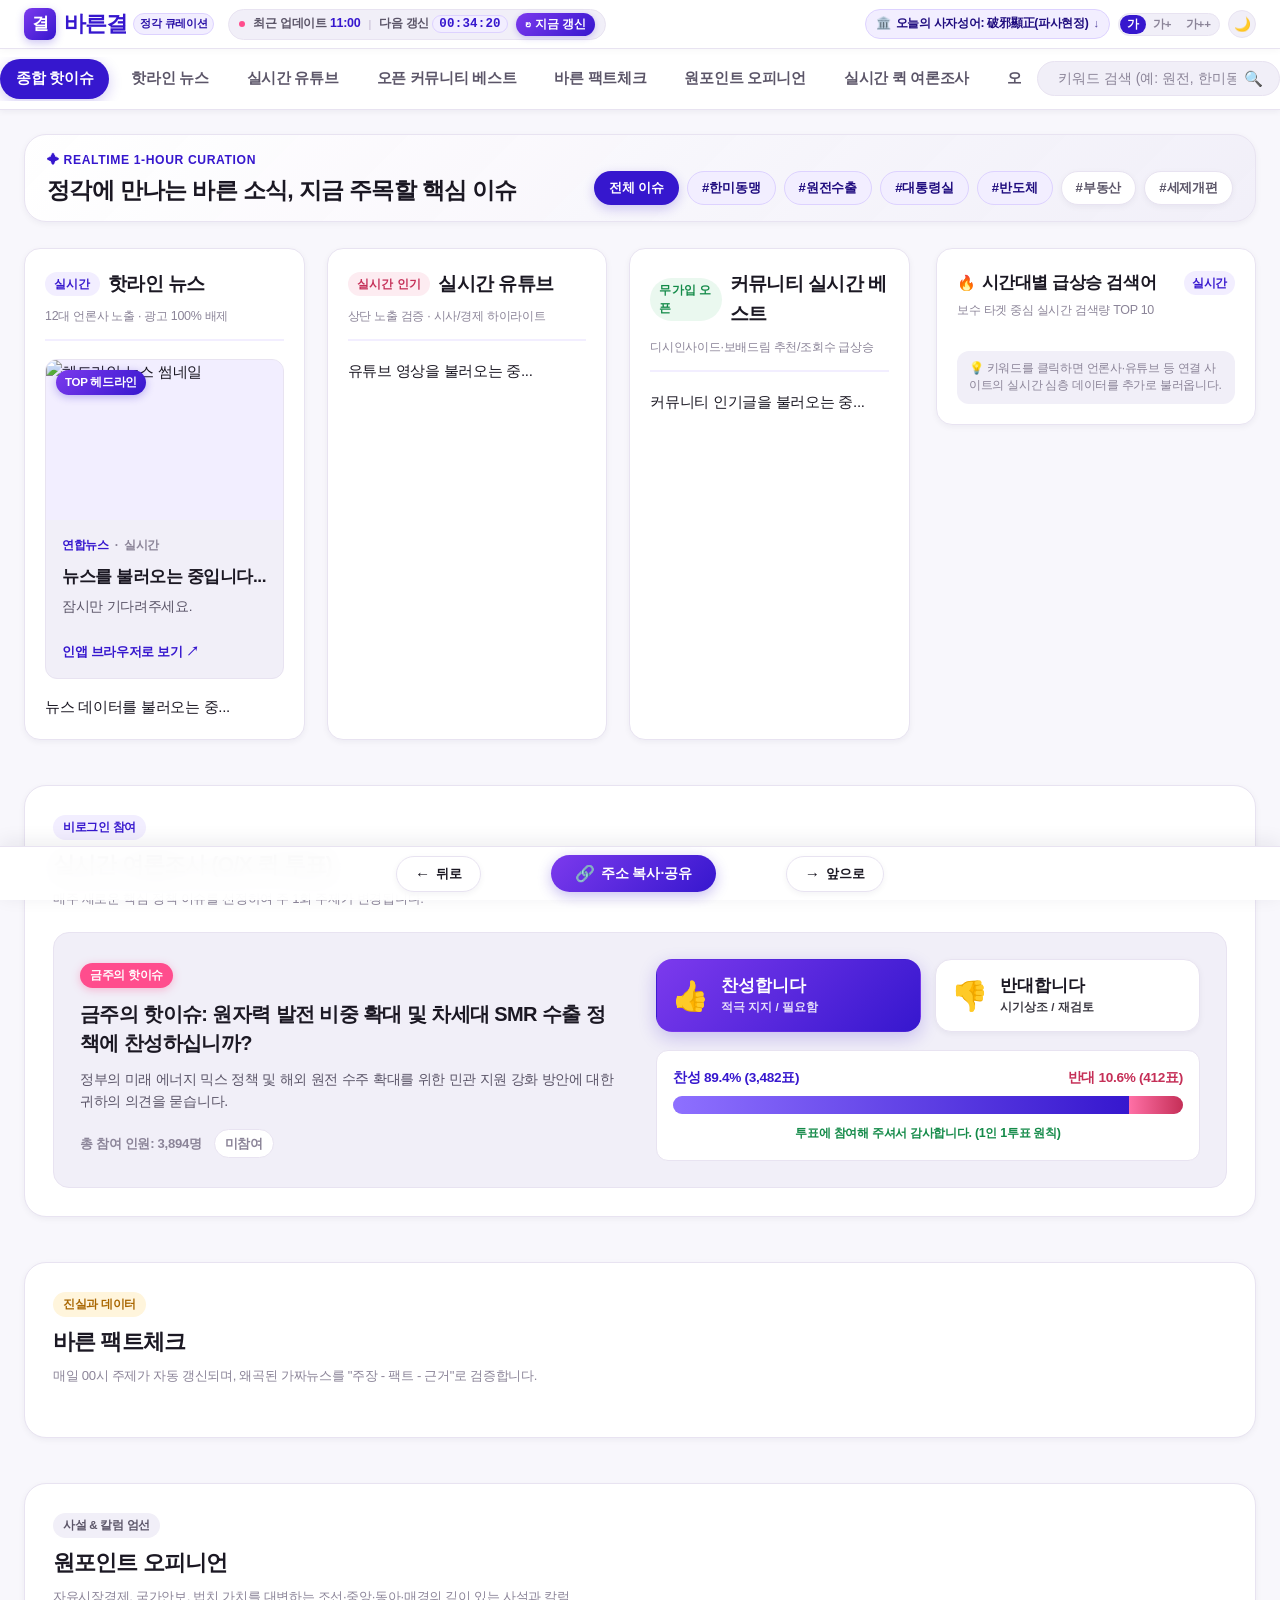
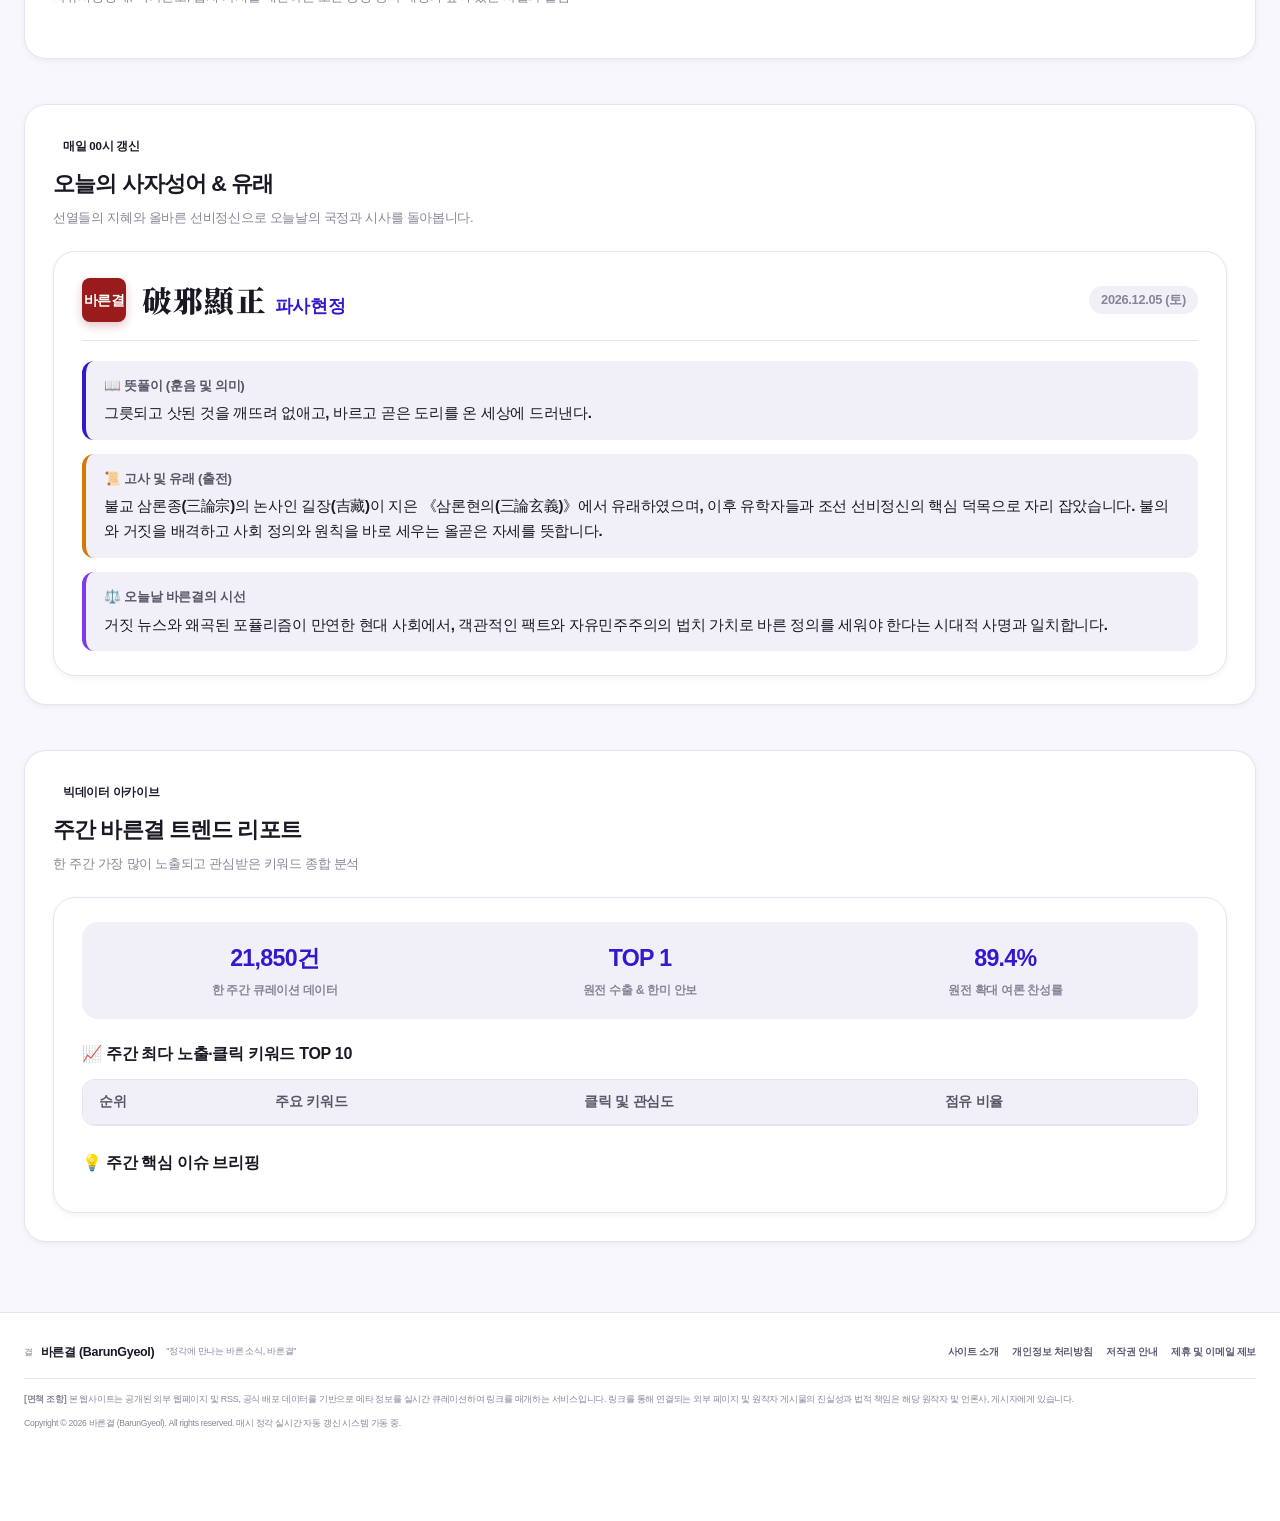
==== commit 407f0421: "Add files via upload" ====
--- a/static/index.html
+++ b/static/index.html
@@ -4,7 +4,7 @@
   <meta charset="UTF-8">
   <meta name="viewport" content="width=device-width, initial-scale=1.0">
   <title>바른결 - 정각에 만나는 바른 시선</title>
-  <meta name="description" content="매시 정각 실시간 주요 뉴스, 유튜브 트렌드(조회수 1,000+), 무가입 오픈 커뮤니티 베스트를 취합하는 바른결 큐레이션 포털">
+  <meta name="description" content="매시 정각 실시간 주요 뉴스, 유튜브 트렌드, 무가입 오픈 커뮤니티 베스트를 취합하는 바른결 큐레이션 포털">
   <link rel="preconnect" href="https://fonts.googleapis.com">
   <link rel="preconnect" href="https://fonts.gstatic.com" crossorigin>
   <link rel="stylesheet" as="style" crossorigin href="https://cdn.jsdelivr.net/gh/orioncactus/pretendard@v1.3.9/dist/web/static/pretendard.min.css" />
@@ -14,72 +14,54 @@
 </head>
 <body class="font-normal theme-light">
 
-  <!-- 최상단 긴급 속보 & 알림 바 -->
-  <div class="top-ticker-bar">
-    <div class="container ticker-container">
-      <div class="ticker-label">
-        <span class="pulse-dot"></span>
-        <strong>정각 큐레이션</strong>
-      </div>
-      <div class="ticker-content" id="tickerContent">
-        <span>[속보] 매시 정각 인공지능 기반 보수 타겟 빅데이터 실시간 큐레이션 가동 중입니다.</span>
-      </div>
-      <div class="ticker-date" id="liveDateTime">2026.10.01 (목) 11:00</div>
-    </div>
-  </div>
-
-  <!-- 헤더 영역 -->
-  <header class="main-header">
-    <div class="container header-inner">
-      <!-- 로고 및 슬로건 -->
-      <div class="header-brand">
-        <a href="#" class="brand-logo" onclick="resetFilter(event)">
-          <div class="logo-symbol">결</div>
-          <div class="logo-text-group">
-            <h1 class="logo-title">바른결</h1>
-            <span class="logo-slogan">정각에 만나는 바른 소식 · 깊이 있는 시선</span>
+  <!-- 최상단 고정 슬림 헤더 (바 두께 얇게, 제목 옆 최근/갱신시간/지금갱신 배치) -->
+  <header class="main-header sticky-top-header">
+    <div class="container header-inner-slim">
+      
+      <!-- 좌측: 브랜드 로고 & 정각 타이머 인라인 결합 -->
+      <div class="header-left-cluster">
+        <a href="#" class="brand-logo-compact" onclick="resetFilter(event)">
+          <div class="logo-symbol-compact">결</div>
+          <div class="logo-title-wrap">
+            <h1 class="logo-title-compact">바른결</h1>
+            <span class="logo-badge-live">정각 큐레이션</span>
           </div>
         </a>
-      </div>
-
-      <!-- 실시간 정각 타이머 & 상태 -->
-      <div class="header-timer-box">
-        <div class="timer-badge-wrap">
-          <div class="timer-badge">
-            <span class="timer-icon">⏱️</span>
-            <span class="timer-text">
-              최근 업데이트 <strong id="lastUpdateHour">11:00</strong>
-            </span>
-          </div>
-          <div class="timer-countdown">
-            다음 갱신까지 <span class="countdown-digits" id="countdownTimer">00:34:20</span>
-          </div>
-        </div>
-        <button class="btn-refresh" id="btnRefresh" title="지금 즉시 데이터 최신화">
-          <span class="refresh-icon">↻</span>
-          <span>지금 갱신</span>
+
+        <!-- 제목 바로 옆 인라인 업데이트 & 갱신 바 -->
+        <div class="header-timer-inline">
+          <span class="timer-live-dot"></span>
+          <span class="timer-label-item">최근 업데이트 <strong id="lastUpdateHour">11:00</strong></span>
+          <span class="timer-divider">|</span>
+          <span class="timer-countdown-item">다음 갱신 <span class="countdown-digits-compact" id="countdownTimer">00:34:20</span></span>
+          <button class="btn-refresh-inline" id="btnRefresh" title="지금 데이터 새로 갱신">
+            <span class="refresh-icon">↻</span>
+            <span class="refresh-text">지금 갱신</span>
+          </button>
+        </div>
+      </div>
+
+      <!-- 우측: 사자성어 퀵 링크, 초소형 글씨크기 조절, 다크모드 토글 -->
+      <div class="header-right-cluster">
+        <a href="#section-idiom" class="header-idiom-chip" id="headerIdiomChip" title="오늘의 사자성어 유래 및 해설 보기">
+          <span class="idiom-ico">🏛️</span>
+          <span class="idiom-chip-text">오늘의 사자성어: <strong id="headerIdiomTitle">破邪顯正(파사현정)</strong></span>
+          <span class="idiom-chip-arrow">↓</span>
+        </a>
+
+        <!-- 작게 수정된 글자 크기 조정 버튼 (1x / 1.5x / 2.0x) -->
+        <div class="font-resizer-compact" title="글자 크기 조절 (+는 1.5배, ++는 2배)">
+          <button class="font-btn-compact active" data-size="normal">가</button>
+          <button class="font-btn-compact" data-size="large">가+</button>
+          <button class="font-btn-compact" data-size="xlarge">가++</button>
+        </div>
+
+        <!-- 작게 수정된 테마 토글 버튼 -->
+        <button class="theme-toggle-compact" id="themeToggle" title="화면 테마 변경 (라이트/다크)">
+          <span id="themeIcon">🌙</span>
         </button>
       </div>
 
-      <!-- 사용자 편의 유틸리티 (휴대폰 연결, 글자크기, 주간리포트, 다크모드) -->
-      <div class="header-utils">
-        <button class="btn-util btn-mobile" id="btnOpenMobile" title="내 스마트폰으로 바로 보기">
-          <span class="icon">📱</span>
-          <span>휴대폰 연결</span>
-        </button>
-        <button class="btn-util btn-report" id="btnOpenReport" title="주간 트렌드 분석 리포트">
-          <span class="icon">📊</span>
-          <span>주간 리포트</span>
-        </button>
-        <div class="font-resizer" title="본문 글자 크기 조절">
-          <button class="font-btn active" data-size="normal">가</button>
-          <button class="font-btn" data-size="large">가+</button>
-          <button class="font-btn" data-size="xlarge">가++</button>
-        </div>
-        <button class="btn-util theme-toggle" id="themeToggle" title="화면 모드 전환">
-          <span class="theme-icon" id="themeIcon">🌙</span>
-        </button>
-      </div>
     </div>
   </header>
 
@@ -87,13 +69,15 @@
   <nav class="gnb-nav">
     <div class="container gnb-inner">
       <ul class="gnb-menu">
-        <li class="nav-item active"><a href="#section-all" data-tab="all">종합 핫이슈</a></li>
+        <li class="nav-item active"><a href="#welcome-section" data-tab="all">종합 핫이슈</a></li>
         <li class="nav-item"><a href="#section-news" data-tab="news">핫라인 뉴스</a></li>
-        <li class="nav-item"><a href="#section-youtube" data-tab="youtube">실시간 유튜브 (1,000+)</a></li>
+        <li class="nav-item"><a href="#section-youtube" data-tab="youtube">실시간 유튜브</a></li>
         <li class="nav-item"><a href="#section-community" data-tab="community">오픈 커뮤니티 베스트</a></li>
         <li class="nav-item"><a href="#section-factcheck" data-tab="factcheck">바른 팩트체크</a></li>
         <li class="nav-item"><a href="#section-opinion" data-tab="opinion">원포인트 오피니언</a></li>
         <li class="nav-item"><a href="#section-poll" data-tab="poll">실시간 퀵 여론조사</a></li>
+        <li class="nav-item"><a href="#section-idiom" data-tab="idiom">오늘의 사자성어</a></li>
+        <li class="nav-item"><a href="#section-report" data-tab="report">주간 리포트</a></li>
       </ul>
       <div class="gnb-search">
         <div class="search-input-wrap">
@@ -104,8 +88,8 @@
     </div>
   </nav>
 
-  <!-- 지니뮤직 스타일 환영 및 취향 태그 영역 -->
-  <div class="welcome-section container">
+  <!-- 지니뮤직 스타일 환영 및 취향 태그 영역 (종합 핫이슈 링크 목적지) -->
+  <section class="welcome-section container" id="welcome-section">
     <div class="welcome-box">
       <div class="welcome-left">
         <span class="welcome-kicker">✦ REALTIME 1-HOUR CURATION</span>
@@ -118,17 +102,18 @@
         <button class="tag tag-subtle" onclick="filterByKeyword('대통령')">#대통령실</button>
         <button class="tag tag-subtle" onclick="filterByKeyword('반도체')">#반도체</button>
         <button class="tag tag-outline" onclick="filterByKeyword('부동산')">#부동산</button>
-      </div>
-    </div>
-  </div>
-
-  <!-- 활성 필터 바 (키워드 클릭 시 노출) -->
+        <button class="tag tag-outline" onclick="filterByKeyword('세제')">#세제개편</button>
+      </div>
+    </div>
+  </section>
+
+  <!-- 활성 필터 바 (키워드 클릭 또는 검색 시 노출) -->
   <div class="filter-status-bar container" id="filterStatusBar" style="display: none;">
     <div class="filter-chip">
       <span>선택 키워드: <strong id="filterKeywordText">#원전</strong></span>
       <button class="filter-clear-btn" id="filterClearBtn">✕ 전체보기</button>
     </div>
-    <div class="filter-count" id="filterCountText">관련 콘텐츠 12건 정렬됨</div>
+    <div class="filter-count" id="filterCountText">관련 콘텐츠 정렬됨</div>
   </div>
 
   <!-- 메인 본문 컨테이너 -->
@@ -145,7 +130,7 @@
               <span class="col-badge badge-blue">실시간</span>
               <h2 class="column-title">핫라인 뉴스</h2>
             </div>
-            <span class="col-subtitle">포털 메인 노출 · 광고 100% 배제</span>
+            <span class="col-subtitle">12대 언론사 노출 · 광고 100% 배제</span>
           </div>
 
           <!-- 최상단 헤드라인 1건 (썸네일 + 큰 제목) -->
@@ -158,40 +143,42 @@
               <div class="meta-row">
                 <span class="media-name" id="headlineMedia">연합뉴스</span>
                 <span class="meta-dot">·</span>
-                <span class="pub-time" id="headlineTime">11:15</span>
+                <span class="pub-time" id="headlineTime">실시간</span>
               </div>
               <h3 class="headline-title" id="headlineTitle">
-                <a href="#" target="_blank" rel="noopener noreferrer">뉴스를 불러오는 중입니다...</a>
+                <a href="#" id="headlineTitleLink">뉴스를 불러오는 중입니다...</a>
               </h3>
               <p class="headline-summary" id="headlineSummary">잠시만 기다려주세요.</p>
-              <div class="headline-action">
-                <a href="#" id="headlineLink" target="_blank" rel="noopener noreferrer" class="read-more-btn">
-                  원문 기사 전문 보기 ↗
+              
+              <div class="card-action-bar">
+                <a href="#" id="headlineLink" class="read-more-btn">
+                  인앱 브라우저로 보기 ↗
                 </a>
+                <div class="item-reaction-bar" id="headlineReaction">
+                  <!-- 좋아요 / 싫어요 버튼 동적 삽입 -->
+                </div>
               </div>
             </div>
           </div>
 
           <!-- 스트레이트 뉴스 리스트 -->
           <div class="straight-news-list" id="straightNewsList">
-            <!-- 자바스크립트로 동적 렌더링 -->
             <div class="loading-spinner">뉴스 데이터를 불러오는 중...</div>
           </div>
         </section>
 
 
-        <!-- [2] 실시간 유튜브 트렌드 (조회수 1,000 이상 하이라이트) -->
+        <!-- [2] 실시간 유튜브 트렌드 -->
         <section class="card-column youtube-column" id="section-youtube">
           <div class="column-header">
             <div class="col-title-wrap">
-              <span class="col-badge badge-red">1,000+ View</span>
-              <h2 class="column-title">실시간 유튜브 트렌드</h2>
+              <span class="col-badge badge-red">실시간 인기</span>
+              <h2 class="column-title">실시간 유튜브</h2>
             </div>
             <span class="col-subtitle">상단 노출 검증 · 시사/경제 하이라이트</span>
           </div>
 
           <div class="youtube-grid" id="youtubeGrid">
-            <!-- 자바스크립트로 동적 렌더링 -->
             <div class="loading-spinner">유튜브 영상을 불러오는 중...</div>
           </div>
         </section>
@@ -204,11 +191,10 @@
               <span class="col-badge badge-green">무가입 오픈</span>
               <h2 class="column-title">커뮤니티 실시간 베스트</h2>
             </div>
-            <span class="col-subtitle">디시·에펨 등 실시간 추천/조회수 급상승</span>
+            <span class="col-subtitle">디시인사이드·보배드림 추천/조회수 급상승</span>
           </div>
 
           <div class="community-list" id="communityList">
-            <!-- 자바스크립트로 동적 렌더링 -->
             <div class="loading-spinner">커뮤니티 인기글을 불러오는 중...</div>
           </div>
         </section>
@@ -220,14 +206,14 @@
       <aside class="sidebar-column">
         <div class="sticky-sidebar">
           
-          <!-- 급상승 검색어 랭킹 -->
+          <!-- 급상승 검색어 랭킹 (클릭시 연결 사이트 추가 데이터 로드) -->
           <div class="sidebar-card trending-card">
             <div class="sidebar-card-header">
               <div class="trending-title-row">
                 <span class="fire-icon">🔥</span>
                 <h3 class="sidebar-title">시간대별 급상승 검색어</h3>
               </div>
-              <span class="trending-refresh-badge" id="trendingTimeBadge">11:00 기준</span>
+              <span class="trending-refresh-badge" id="trendingTimeBadge">실시간</span>
             </div>
             <p class="sidebar-desc">보수 타겟 중심 실시간 검색량 TOP 10</p>
             
@@ -235,19 +221,8 @@
               <!-- 자바스크립트로 동적 렌더링 -->
             </ol>
             <div class="trending-footer-tip">
-              💡 키워드를 클릭하면 관련 뉴스와 영상을 필터링합니다.
-            </div>
-          </div>
-
-          <!-- 바른 미디어 신뢰도 지표 안내 배너 -->
-          <div class="sidebar-card banner-card">
-            <div class="banner-icon">🛡️</div>
-            <h4 class="banner-title">정각 큐레이션 원칙</h4>
-            <p class="banner-text">
-              1. 찌라시·낚시성 광고 완전 배제<br>
-              2. 객관적 통계 및 데이터 기반 검증<br>
-              3. 비로그인 오픈 커뮤니티 여론 수렴
-            </p>
+              💡 키워드를 클릭하면 언론사·유튜브 등 연결 사이트의 실시간 심층 데이터를 추가로 불러옵니다.
+            </div>
           </div>
 
         </div>
@@ -256,22 +231,22 @@
     </div><!-- //content-wrapper -->
 
 
-    <!-- 추가 콘텐츠 섹션 1: 비로그인 실시간 여론조사 (O/X 퀵 투표) -->
+    <!-- 섹션 1: 비로그인 실시간 여론조사 (주 1회 주제 변경) -->
     <section class="bottom-section poll-section" id="section-poll">
       <div class="section-badge-bar">
         <span class="section-tag tag-blue">비로그인 참여</span>
         <h2 class="section-main-title">실시간 여론조사 (O/X 퀵 투표)</h2>
-        <span class="section-help-text">IP 및 쿠키 기반으로 중복 없이 안전하고 신속하게 민심을 집계합니다.</span>
+        <span class="section-help-text">매주 새로운 핵심 정책 이슈를 선정하여 주 1회 주제가 변경됩니다.</span>
       </div>
 
       <div class="poll-box-card">
         <div class="poll-content-left">
-          <span class="poll-badge-live">오늘의 핫이슈</span>
+          <span class="poll-badge-live">금주의 핫이슈</span>
           <h3 class="poll-question" id="pollQuestion">
-            오늘의 핫이슈: 원자력 발전 비중 확대 및 차세대 SMR 수출 정책에 찬성하십니까?
+            금주의 핫이슈: 원자력 발전 비중 확대 및 차세대 SMR 수출 정책에 찬성하십니까?
           </h3>
           <p class="poll-description" id="pollDesc">
-            정부의 2038 미래 에너지 믹스 정책 및 체코/유럽 원전 수주 확대를 위한 민관 지원 강화 방안에 대한 귀하의 의견을 묻습니다.
+            정부의 미래 에너지 믹스 정책 및 해외 원전 수주 확대를 위한 민관 지원 강화 방안에 대한 귀하의 의견을 묻습니다.
           </p>
           <div class="poll-meta">
             <span>총 참여 인원: <strong id="pollTotalCount">3,894</strong>명</span>
@@ -298,7 +273,7 @@
             </button>
           </div>
 
-          <!-- 투표 결과 그래프 (투표 후 또는 실시간 표시) -->
+          <!-- 투표 결과 그래프 -->
           <div class="poll-result-bar-wrap" id="pollResultBar">
             <div class="result-label-row">
               <span class="label-agree">찬성 <strong id="agreeRatioText">89.4%</strong> (<span id="agreeCountText">3,482</span>표)</span>
@@ -308,19 +283,19 @@
               <div class="progress-fill agree-fill" id="agreeFillBar" style="width: 89.4%;"></div>
               <div class="progress-fill disagree-fill" id="disagreeFillBar" style="width: 10.6%;"></div>
             </div>
-            <p class="poll-voted-notice" id="pollNotice">투표에 참여해 주셔서 감사합니다.</p>
+            <p class="poll-voted-notice" id="pollNotice">투표에 참여해 주셔서 감사합니다. (1인 1투표 원칙)</p>
           </div>
         </div>
       </div>
     </section>
 
 
-    <!-- 추가 콘텐츠 섹션 2: 바른 팩트체크 코너 -->
+    <!-- 섹션 2: 바른 팩트체크 (매일 00시 1회 주제 변경, 결론 폰트 1.5배 강조) -->
     <section class="bottom-section factcheck-section" id="section-factcheck">
       <div class="section-badge-bar">
         <span class="section-tag tag-gold">진실과 데이터</span>
         <h2 class="section-main-title">바른 팩트체크</h2>
-        <span class="section-help-text">가짜뉴스와 왜곡된 주장을 "주장 - 팩트 - 근거 데이터" 3단 구조로 명쾌하게 해소합니다.</span>
+        <span class="section-help-text">매일 00시 주제가 자동 갱신되며, 왜곡된 가짜뉴스를 "주장 - 팩트 - 근거"로 검증합니다.</span>
       </div>
 
       <div class="factcheck-grid" id="factcheckGrid">
@@ -329,12 +304,12 @@
     </section>
 
 
-    <!-- 추가 콘텐츠 섹션 3: 원포인트 오피니언 코너 -->
+    <!-- 섹션 3: 원포인트 오피니언 (사설&칼럼 엄선 직통 연결) -->
     <section class="bottom-section opinion-section" id="section-opinion">
       <div class="section-badge-bar">
         <span class="section-tag tag-navy">사설 & 칼럼 엄선</span>
         <h2 class="section-main-title">원포인트 오피니언</h2>
-        <span class="section-help-text">자유시장경제, 국가안보, 법치 가치를 대변하는 지식인의 깊이 있는 칼럼 (하루 2회 엄선)</span>
+        <span class="section-help-text">자유시장경제, 국가안보, 법치 가치를 대변하는 조선·중앙·동아·매경의 깊이 있는 사설과 칼럼</span>
       </div>
 
       <div class="opinion-grid" id="opinionGrid">
@@ -342,29 +317,70 @@
       </div>
     </section>
 
-  </main>
-
-
-  <!-- 주간 키워드 데이터 리포트 모달 -->
-  <div class="modal-backdrop" id="reportModal" style="display: none;">
-    <div class="modal-dialog">
-      <div class="modal-header">
-        <div class="modal-title-group">
-          <span class="modal-badge">빅데이터 아카이브</span>
-          <h3 class="modal-title">주간 바른결 트렌드 리포트</h3>
-          <span class="modal-period" id="reportPeriod">2026년 9월 4주차 종합</span>
-        </div>
-        <button class="modal-close-btn" id="btnCloseReport">✕</button>
-      </div>
-      <div class="modal-body">
+
+    <!-- 섹션 4: 오늘의 사자성어 (매일 00시 1회 변경, 유래 및 뜻풀이 상세 해설) -->
+    <section class="bottom-section idiom-section" id="section-idiom">
+      <div class="section-badge-bar">
+        <span class="section-tag tag-purple">매일 00시 갱신</span>
+        <h2 class="section-main-title">오늘의 사자성어 & 유래</h2>
+        <span class="section-help-text">선열들의 지혜와 올바른 선비정신으로 오늘날의 국정과 시사를 돌아봅니다.</span>
+      </div>
+
+      <div class="idiom-card-box">
+        <div class="idiom-card-header">
+          <div class="idiom-title-row">
+            <span class="idiom-seal">바른결</span>
+            <div class="idiom-names">
+              <h3 class="idiom-hanja" id="idiomHanja">破邪顯正</h3>
+              <span class="idiom-hangul" id="idiomHangul">파사현정</span>
+            </div>
+          </div>
+          <span class="idiom-date-badge" id="idiomDateBadge">2026.10.02 기준</span>
+        </div>
+
+        <div class="idiom-card-body">
+          <div class="idiom-block meaning-block">
+            <h4 class="idiom-block-label">📖 뜻풀이 (훈음 및 의미)</h4>
+            <p class="idiom-text" id="idiomMeaning">
+              그릇되고 삿된 것을 깨뜨려 없애고, 바르고 곧은 도리를 온 세상에 드러낸다.
+            </p>
+          </div>
+
+          <div class="idiom-block origin-block">
+            <h4 class="idiom-block-label">📜 고사 및 유래 (출전)</h4>
+            <p class="idiom-text" id="idiomOrigin">
+              불교 삼론종(三論宗)의 논사인 길장(吉藏)이 지은 《삼론현의(三論玄義)》에서 유래하였으며, 이후 유학자들과 조선 선비정신의 핵심 덕목으로 자리 잡았습니다. 불의와 거짓을 배격하고 사회 정의와 원칙을 바로 세우는 올곧은 자세를 뜻합니다.
+            </p>
+          </div>
+
+          <div class="idiom-block modern-block">
+            <h4 class="idiom-block-label">⚖️ 오늘날 바른결의 시선</h4>
+            <p class="idiom-text" id="idiomModern">
+              거짓 뉴스와 왜곡된 포퓰리즘이 만연한 현대 사회에서, 객관적인 팩트와 자유민주주의의 법치 가치로 바른 정의를 세워야 한다는 시대적 사명과 일치합니다.
+            </p>
+          </div>
+        </div>
+      </div>
+    </section>
+
+
+    <!-- 섹션 5: 주간 키워드 데이터 리포트 (페이지 최하단 배치) -->
+    <section class="bottom-section report-section" id="section-report">
+      <div class="section-badge-bar">
+        <span class="section-tag tag-pink">빅데이터 아카이브</span>
+        <h2 class="section-main-title">주간 바른결 트렌드 리포트</h2>
+        <span class="section-help-text" id="reportPeriodText">한 주간 가장 많이 노출되고 관심받은 키워드 종합 분석</span>
+      </div>
+
+      <div class="report-box-card">
         <div class="report-summary-box">
           <div class="report-stat-item">
-            <span class="stat-num" id="reportTotalCurated">18,420건</span>
+            <span class="stat-num" id="reportTotalCurated">21,850건</span>
             <span class="stat-label">한 주간 큐레이션 데이터</span>
           </div>
           <div class="report-stat-item">
             <span class="stat-num">TOP 1</span>
-            <span class="stat-label">원전 24조 수출 & 한미 안보</span>
+            <span class="stat-label">원전 수출 & 한미 안보</span>
           </div>
           <div class="report-stat-item">
             <span class="stat-num">89.4%</span>
@@ -394,14 +410,43 @@
           <!-- 동적 생성 -->
         </ul>
       </div>
-      <div class="modal-footer">
-        <button class="btn-close-modal" id="btnModalConfirm">확인</button>
+    </section>
+
+  </main>
+
+
+  <!-- 인앱 브라우저 모달 (사이트 클릭 시 외부 새창 이동 없이 앱 내부에서 열람) -->
+  <div class="inapp-browser-modal" id="inAppBrowserModal" style="display: none;">
+    <div class="inapp-browser-dialog">
+      <header class="inapp-browser-header">
+        <div class="browser-controls-left">
+          <button class="browser-btn" id="browserBtnBack" onclick="inAppBrowserBack()" title="이전">‹</button>
+          <button class="browser-btn" id="browserBtnForward" onclick="inAppBrowserForward()" title="다음">›</button>
+          <button class="browser-btn" id="browserBtnRefresh" onclick="inAppBrowserReload()" title="새로고침">↻</button>
+        </div>
+        <div class="browser-address-bar">
+          <span class="browser-lock">🔒</span>
+          <span class="browser-title-text" id="browserTitleText">기사 열람 중</span>
+          <span class="browser-url-text" id="browserUrlText">https://...</span>
+        </div>
+        <div class="browser-controls-right">
+          <a href="#" target="_blank" rel="noopener noreferrer" class="browser-btn btn-open-external" id="browserBtnExternal" title="외부 브라우저 새 탭에서 열기">↗ 원문 열기</a>
+          <button class="browser-btn btn-browser-close" onclick="closeInAppBrowser()" title="닫기">✕</button>
+        </div>
+      </header>
+      
+      <div class="inapp-browser-notice-bar" id="browserNoticeBar">
+        <span>💡 해당 언론사의 보안 정책(X-Frame-Options)으로 화면이 제한될 경우, 우측 상단 <strong>[↗ 원문 열기]</strong>를 누르시면 원문 기사를 새 탭에서 바로 확인하실 수 있습니다.</span>
+      </div>
+
+      <div class="inapp-browser-body">
+        <iframe id="inAppBrowserIframe" src="" sandbox="allow-same-origin allow-scripts allow-forms allow-popups"></iframe>
       </div>
     </div>
   </div>
 
 
-  <!-- 유튜브 영상 재생 모달 -->
+  <!-- 유튜브 영상 전용 재생 모달 -->
   <div class="modal-backdrop" id="videoModal" style="display: none;">
     <div class="modal-dialog modal-video">
       <div class="modal-header">
@@ -418,46 +463,38 @@
   </div>
 
 
-  <!-- 스마트폰 외부 접속 안내 모달 -->
-  <div class="modal-backdrop" id="mobileModal" style="display: none;">
-    <div class="modal-dialog modal-mobile">
-      <div class="modal-header">
-        <div class="modal-title-group">
-          <span class="modal-badge" style="background-color: #3b82f6;">외부 인터넷 연결</span>
-          <h3 class="modal-title">📱 내 휴대폰으로 바로 보기</h3>
-          <span class="modal-period">LTE/5G/외부 와이파이 어디서나 접속 가능</span>
-        </div>
-        <button class="modal-close-btn" id="btnCloseMobile">✕</button>
-      </div>
-      <div class="modal-body" style="text-align: center;">
-        <p style="font-size: 0.9rem; color: var(--text-sub); margin-bottom: 16px;">
-          스마트폰 기본 카메라로 아래 <strong>QR 코드</strong>를 비추시거나,<br>
-          접속 주소를 복사하여 카카오톡이나 모바일 브라우저에 입력하세요!
-        </p>
-
-        <!-- QR 코드 영역 -->
-        <div class="qr-box" style="margin: 0 auto 16px; width: 190px; height: 190px; background: #ffffff; padding: 10px; border-radius: 12px; border: 1px solid var(--border-color); display: flex; align-items: center; justify-content: center;">
-          <img id="mobileQrImg" src="" alt="휴대폰 접속 QR코드" style="width: 100%; height: 100%; object-fit: contain;">
-        </div>
-
-        <!-- 링크 복사 영역 -->
-        <div class="mobile-link-input-wrap" style="display: flex; gap: 8px; max-width: 440px; margin: 0 auto 14px;">
-          <input type="text" id="mobileUrlInput" readonly value="터널 링크 생성 중..." style="flex: 1; padding: 10px 12px; border-radius: 6px; border: 1px solid var(--border-color); background: var(--bg-subtle); color: var(--text-main); font-size: 0.85rem; font-weight: 600;">
-          <button id="btnCopyMobileUrl" style="padding: 10px 16px; background: var(--primary); color: #ffffff; border-radius: 6px; font-weight: 600; font-size: 0.85rem; white-space: nowrap;">주소 복사</button>
-        </div>
-
-        <div style="background: #eff6ff; border: 1px solid #bfdbfe; padding: 10px 14px; border-radius: 8px; font-size: 0.8rem; color: #1e40af; text-align: left; line-height: 1.5;">
-          💡 <strong>팁:</strong> 컴퓨터가 켜져 있는 동안 이 보안 터널(HTTPS) 링크를 통해 스마트폰에서 동일하게 매시 정각 큐레이션 및 여론조사 투표를 이용하실 수 있습니다.
-        </div>
-      </div>
-      <div class="modal-footer">
-        <button class="btn-close-modal" id="btnConfirmMobile">닫기</button>
-      </div>
-    </div>
+  <!-- 토스트 알림 팝업 -->
+  <div class="toast-popup" id="toastPopup" style="display: none;">
+    <span class="toast-icon">✓</span>
+    <span class="toast-text" id="toastText">링크가 복사되었습니다!</span>
   </div>
 
 
-  <!-- 푸터 영역 -->
+  <!-- 하단 고정 플로팅 네비게이션 바 (뒤로가기 / 앞으로가기 / 공유하기 복사) -->
+  <aside class="bottom-floating-bar" aria-label="하단 네비게이션 도구">
+    <div class="bottom-nav-inner container">
+      <!-- 좌측: 뒤로가기 -->
+      <button class="bottom-nav-btn btn-nav-back" onclick="history.back()" title="이전 페이지로 이동">
+        <span class="nav-btn-icon">←</span>
+        <span class="nav-btn-text">뒤로</span>
+      </button>
+
+      <!-- 중앙: 공유하기 복사 버튼 -->
+      <button class="bottom-nav-btn btn-nav-share" id="btnBottomShare" onclick="handleShareCurrentPage()" title="바른결 링크 복사 및 카카오톡 공유">
+        <span class="nav-btn-icon share-icon">🔗</span>
+        <span class="nav-btn-text share-text">주소 복사·공유</span>
+      </button>
+
+      <!-- 우측: 앞으로가기 -->
+      <button class="bottom-nav-btn btn-nav-forward" onclick="history.forward()" title="다음 페이지로 이동">
+        <span class="nav-btn-icon">→</span>
+        <span class="nav-btn-text">앞으로</span>
+      </button>
+    </div>
+  </aside>
+
+
+  <!-- 푸터 영역 (폰트 70% 사이즈 축소 적용) -->
   <footer class="main-footer">
     <div class="container footer-inner">
       <div class="footer-top">
--- a/static/css/style.css
+++ b/static/css/style.css
@@ -127,10 +127,46 @@
   --shadow-glow: 0 14px 36px rgba(142, 112, 255, 0.28);
 }
 
-/* 글자 크기 가변 모드 (중장년층 가독성 지원) */
-body.font-normal { --font-base-size: 15px; }
-body.font-large { --font-base-size: 17px; }
-body.font-xlarge { --font-base-size: 19px; }
+/* 글자 크기 가변 모드 (+는 1.5배, ++는 2배 완벽 지원) */
+body.font-normal {
+  --font-base-size: 15px;
+  --font-scale: 1;
+}
+
+body.font-large {
+  --font-base-size: 22.5px; /* 1.5배 */
+  --font-scale: 1.5;
+}
+
+body.font-xlarge {
+  --font-base-size: 30px; /* 2.0배 */
+  --font-scale: 2.0;
+}
+
+/* 글자 크기 확대 시 주요 텍스트 1.5배, 2배 비례 확대 */
+body.font-large .column-title,
+body.font-large .headline-title,
+body.font-large .straight-news-title,
+body.font-large .yt-card-title,
+body.font-large .comm-title,
+body.font-large .poll-question,
+body.font-large .factcheck-title,
+body.font-large .opinion-title,
+body.font-large .welcome-heading {
+  font-size: 1.5em !important;
+}
+
+body.font-xlarge .column-title,
+body.font-xlarge .headline-title,
+body.font-xlarge .straight-news-title,
+body.font-xlarge .yt-card-title,
+body.font-xlarge .comm-title,
+body.font-xlarge .poll-question,
+body.font-xlarge .factcheck-title,
+body.font-xlarge .opinion-title,
+body.font-xlarge .welcome-heading {
+  font-size: 2.0em !important;
+}
 
 * {
   box-sizing: border-box;
@@ -169,39 +205,115 @@
 }
 
 /* ========================================================
-   [1] 최상단 롤링 티커 바 (Genie Style)
+   [2] 최상단 고정 슬림 헤더 (바 두께 얇게, 제목 옆 최근/갱신시간/지금갱신 배치)
    ======================================================== */
-.top-ticker-bar {
-  background-color: var(--bg-elevated);
+.sticky-top-header {
+  background-color: rgba(255, 255, 255, 0.96);
+  border-bottom: 1px solid var(--border-default);
+  padding: 8px 0;
+  position: sticky;
+  top: 0;
+  z-index: 1000;
+  backdrop-filter: blur(16px);
+  -webkit-backdrop-filter: blur(16px);
+  box-shadow: 0 1px 8px rgba(29, 20, 54, 0.04);
+}
+
+body.theme-dark .sticky-top-header {
+  background-color: rgba(21, 17, 37, 0.96);
+  border-color: var(--border-default);
+}
+
+.header-inner-slim {
+  display: flex;
+  align-items: center;
+  justify-content: space-between;
+  gap: 12px;
+  flex-wrap: wrap;
+}
+
+.header-left-cluster {
+  display: flex;
+  align-items: center;
+  gap: 14px;
+  flex-wrap: wrap;
+}
+
+/* 콤팩트 브랜드 로고 */
+.brand-logo-compact {
+  display: flex;
+  align-items: center;
+  gap: 8px;
+  text-decoration: none;
+}
+
+.logo-symbol-compact {
+  width: 32px;
+  height: 32px;
+  background: linear-gradient(135deg, var(--color-secondary-500) 0%, var(--color-primary-500) 100%);
+  color: #FFFFFF;
+  display: flex;
+  align-items: center;
+  justify-content: center;
+  font-size: 1.05rem;
+  font-weight: 900;
+  border-radius: 8px;
+  box-shadow: 0 3px 8px rgba(54, 23, 206, 0.25);
+  letter-spacing: -0.04em;
+}
+
+.logo-title-wrap {
+  display: flex;
+  align-items: center;
+  gap: 6px;
+}
+
+.logo-title-compact {
+  font-size: 1.35rem;
+  font-weight: 900;
+  letter-spacing: -0.04em;
+  color: var(--color-primary-500);
+  line-height: 1;
+  margin: 0;
+}
+
+body.theme-dark .logo-title-compact {
+  color: #DDD2FF;
+}
+
+.logo-badge-live {
+  font-size: 0.68rem;
+  font-weight: 800;
+  color: var(--color-primary-600);
+  background: var(--color-primary-50);
+  border: 1px solid var(--color-primary-100);
+  padding: 1px 6px;
+  border-radius: var(--radius-full);
+}
+
+body.theme-dark .logo-badge-live {
+  color: #DDD2FF;
+  background: #251B47;
+  border-color: #3B2B73;
+}
+
+/* 제목 바로 옆 인라인 업데이트 & 갱신 바 */
+.header-timer-inline {
+  display: flex;
+  align-items: center;
+  gap: 8px;
+  background: var(--bg-subtle);
+  border: 1px solid var(--border-default);
+  padding: 3px 10px;
+  border-radius: var(--radius-full);
+  font-size: 0.78rem;
   color: var(--text-secondary);
-  font-size: 0.82rem;
-  border-bottom: 1px solid var(--border-default);
-  padding: 7px 0;
-}
-
-.ticker-container {
-  display: flex;
-  align-items: center;
-  justify-content: space-between;
-  gap: 16px;
-}
-
-.ticker-label {
-  display: flex;
-  align-items: center;
-  gap: 8px;
-  color: var(--color-primary-500);
-  font-weight: 800;
-  white-space: nowrap;
-}
-
-body.theme-dark .ticker-label {
-  color: #A78BFA;
-}
-
-.pulse-dot {
-  width: 7px;
-  height: 7px;
+  font-weight: 600;
+}
+
+.timer-live-dot {
+  width: 6px;
+  height: 6px;
   background-color: var(--color-accent-pink);
   border-radius: 50%;
   display: inline-block;
@@ -210,208 +322,67 @@
 
 @keyframes pulseAnim {
   0% { transform: scale(0.9); opacity: 0.8; box-shadow: 0 0 0 0 rgba(255, 77, 141, 0.7); }
-  70% { transform: scale(1.1); opacity: 1; box-shadow: 0 0 0 6px rgba(255, 77, 141, 0); }
+  70% { transform: scale(1.1); opacity: 1; box-shadow: 0 0 0 5px rgba(255, 77, 141, 0); }
   100% { transform: scale(0.9); opacity: 0.8; }
 }
 
-.ticker-content {
-  flex: 1;
-  overflow: hidden;
-  text-overflow: ellipsis;
-  white-space: nowrap;
-  color: var(--text-secondary);
-  font-weight: 500;
-}
-
-.ticker-date {
-  color: var(--text-tertiary);
-  font-size: 0.78rem;
-  font-weight: 600;
-  white-space: nowrap;
-}
-
-/* ========================================================
-   [2] 메인 헤더 (Genie TopBar & Brand Logo)
-   ======================================================== */
-.main-header {
-  background-color: color-mix(in srgb, var(--bg-elevated) 92%, transparent);
-  border-bottom: 1px solid var(--border-default);
-  padding: 18px 0;
-  position: relative;
-  backdrop-filter: blur(14px);
-  -webkit-backdrop-filter: blur(14px);
-  z-index: 20;
-}
-
-.header-inner {
-  display: flex;
-  align-items: center;
-  justify-content: space-between;
-  flex-wrap: wrap;
-  gap: 20px;
-}
-
-/* 브랜드 로고 (지니 시그니처 핑크 닷) */
-.header-brand .brand-logo {
-  display: flex;
-  align-items: center;
-  gap: 12px;
-}
-
-.logo-symbol {
-  width: 44px;
-  height: 44px;
-  background: linear-gradient(135deg, var(--color-secondary-500) 0%, var(--color-primary-500) 100%);
-  color: #FFFFFF;
-  display: flex;
-  align-items: center;
-  justify-content: center;
-  font-size: 1.4rem;
-  font-weight: 900;
-  border-radius: var(--radius-md);
-  box-shadow: 0 6px 16px rgba(54, 23, 206, 0.25);
-  letter-spacing: -0.04em;
-}
-
-.logo-symbol.small {
-  width: 28px;
-  height: 28px;
-  font-size: 0.95rem;
-  border-radius: 8px;
-}
-
-.logo-text-group {
-  display: flex;
-  flex-direction: column;
-}
-
-.logo-title {
-  font-size: 1.75rem;
-  font-weight: 900;
-  letter-spacing: -0.05em;
-  color: var(--color-primary-500);
-  line-height: 1.1;
-  position: relative;
-}
-
-body.theme-dark .logo-title {
-  color: #DDD2FF;
-}
-
-/* 지니 시그니처 핑크 닷 */
-.logo-title::after {
-  content: "";
-  display: inline-block;
-  width: 6px;
-  height: 6px;
-  margin-left: 4px;
-  border-radius: 50%;
-  background: var(--color-accent-pink);
-  vertical-align: 8px;
-  box-shadow: 0 0 8px rgba(255, 77, 141, 0.6);
-}
-
-.logo-slogan {
-  font-size: 0.76rem;
-  color: var(--text-tertiary);
-  font-weight: 600;
-  letter-spacing: -0.01em;
-  margin-top: 3px;
-}
-
-/* 타이머 박스 (지니 라벤더 알약형) */
-.header-timer-box {
-  display: flex;
-  align-items: center;
-  gap: 14px;
-  background: var(--bg-subtle);
-  padding: 8px 18px;
-  border-radius: var(--radius-full);
-  border: 1px solid var(--border-default);
-  box-shadow: var(--shadow-sm);
-}
-
-.timer-badge-wrap {
-  display: flex;
-  align-items: center;
-  gap: 12px;
-}
-
-.timer-badge {
-  display: flex;
-  align-items: center;
-  gap: 6px;
-  font-size: 0.85rem;
-  color: var(--text-secondary);
-  font-weight: 600;
-}
-
-.timer-badge strong {
+.timer-label-item strong {
   color: var(--color-primary-500);
   font-weight: 800;
 }
 
-body.theme-dark .timer-badge strong {
+body.theme-dark .timer-label-item strong {
   color: #A78BFA;
 }
 
-.timer-countdown {
-  font-size: 0.88rem;
-  color: var(--text-primary);
-  font-weight: 700;
-  display: flex;
-  align-items: center;
-  gap: 4px;
-}
-
-.countdown-digits {
+.timer-divider {
+  color: var(--border-strong);
+  font-size: 0.72rem;
+}
+
+.countdown-digits-compact {
   font-family: 'Pretendard', monospace;
   color: var(--color-primary-500);
   background: var(--color-primary-50);
-  padding: 3px 9px;
+  border: 1px solid var(--color-primary-100);
+  padding: 1px 6px;
   border-radius: var(--radius-full);
   font-weight: 850;
   letter-spacing: 0.2px;
-  border: 1px solid var(--color-primary-100);
-}
-
-body.theme-dark .countdown-digits {
+}
+
+body.theme-dark .countdown-digits-compact {
   color: #DDD2FF;
   background: #201544;
   border-color: #2C1D5E;
 }
 
-/* 지금 갱신 버튼 (지니 퍼플 그라데이션) */
-.btn-refresh {
-  display: flex;
-  align-items: center;
-  gap: 6px;
+.btn-refresh-inline {
+  display: inline-flex;
+  align-items: center;
+  gap: 4px;
   background: linear-gradient(135deg, var(--color-secondary-500), var(--color-primary-500));
   color: #FFFFFF;
-  padding: 8px 16px;
-  border-radius: var(--radius-full);
-  font-size: 0.85rem;
+  border: none;
+  padding: 3px 9px;
+  border-radius: var(--radius-full);
+  font-size: 0.75rem;
   font-weight: 750;
-  letter-spacing: -0.01em;
-  box-shadow: 0 4px 14px rgba(54, 23, 206, 0.25);
-  transition: transform var(--duration-fast) var(--ease-out), box-shadow var(--duration-base) var(--ease-out);
-}
-
-.btn-refresh:hover {
+  cursor: pointer;
+  box-shadow: 0 2px 6px rgba(54, 23, 206, 0.22);
+  transition: transform var(--duration-fast), box-shadow var(--duration-fast);
+}
+
+.btn-refresh-inline:hover {
   transform: translateY(-1px);
-  box-shadow: 0 8px 22px rgba(54, 23, 206, 0.35);
-}
-
-.btn-refresh:active {
-  transform: translateY(0) scale(0.98);
-}
-
-.refresh-icon {
-  font-size: 1rem;
-  transition: transform 0.4s ease;
-}
-
-.btn-refresh.spinning .refresh-icon {
+  box-shadow: 0 4px 10px rgba(54, 23, 206, 0.32);
+}
+
+.btn-refresh-inline:active {
+  transform: translateY(0) scale(0.97);
+}
+
+.btn-refresh-inline.spinning .refresh-icon {
   animation: spin 0.8s linear infinite;
 }
 
@@ -420,94 +391,94 @@
   to { transform: rotate(360deg); }
 }
 
-/* 유틸리티 버튼들 (지니 알약형 스타일) */
-.header-utils {
+/* 우측 클러스터 */
+.header-right-cluster {
   display: flex;
   align-items: center;
   gap: 8px;
 }
 
-.btn-util {
-  display: flex;
-  align-items: center;
-  gap: 6px;
-  padding: 8px 14px;
-  border-radius: var(--radius-full);
-  background-color: var(--bg-elevated);
+/* 사자성어 헤더 칩 */
+.header-idiom-chip {
+  display: inline-flex;
+  align-items: center;
+  gap: 5px;
+  background: var(--color-primary-50);
+  border: 1px solid var(--color-primary-100);
+  color: var(--color-primary-700);
+  padding: 4px 10px;
+  border-radius: var(--radius-full);
+  font-size: 0.76rem;
+  font-weight: 750;
+  text-decoration: none;
+  transition: all var(--duration-fast);
+}
+
+.header-idiom-chip:hover {
+  background: var(--color-primary-100);
+  color: var(--color-primary-900);
+  transform: translateY(-1px);
+}
+
+body.theme-dark .header-idiom-chip {
+  background: #251B47;
+  border-color: #3B2B73;
+  color: #DDD2FF;
+}
+
+.idiom-chip-arrow {
+  font-size: 0.7rem;
+  opacity: 0.75;
+}
+
+/* 작게 수정된 글자 크기 조정 버튼 */
+.font-resizer-compact {
+  display: flex;
+  background: var(--bg-subtle);
   border: 1px solid var(--border-default);
-  color: var(--text-secondary);
-  font-size: 0.84rem;
-  font-weight: 700;
-  box-shadow: var(--shadow-sm);
-  transition: all var(--duration-fast) var(--ease-out);
-}
-
-.btn-util:hover {
-  border-color: var(--color-primary-300);
+  border-radius: var(--radius-full);
+  padding: 1px;
+}
+
+.font-btn-compact {
+  padding: 2px 7px;
+  font-size: 0.72rem;
+  font-weight: 800;
+  color: var(--text-tertiary);
+  border-radius: var(--radius-full);
+  border: none;
+  background: none;
+  cursor: pointer;
+  transition: all var(--duration-fast);
+}
+
+.font-btn-compact:hover {
   color: var(--color-primary-500);
-  transform: translateY(-1px);
-}
-
-.btn-mobile {
-  background: var(--color-primary-50);
-  border-color: var(--color-primary-100);
-  color: var(--color-primary-500);
-}
-
-body.theme-dark .btn-mobile {
-  background: #201544;
-  border-color: #2C1D5E;
-  color: #DDD2FF;
-}
-
-.btn-report {
-  background-color: #FDF2F8;
-  border-color: #FBCFE8;
-  color: #BE185D;
-}
-
-body.theme-dark .btn-report {
-  background-color: #381226;
-  border-color: #831843;
-  color: #F472B6;
-}
-
-.font-resizer {
-  display: flex;
-  background-color: var(--bg-elevated);
-  border: 1px solid var(--border-default);
-  border-radius: var(--radius-full);
-  padding: 2px;
-  box-shadow: var(--shadow-sm);
-}
-
-.font-btn {
-  padding: 5px 10px;
-  font-size: 0.8rem;
-  font-weight: 750;
-  color: var(--text-tertiary);
-  border-radius: var(--radius-full);
-  transition: all var(--duration-fast);
-}
-
-.font-btn:hover {
-  color: var(--color-primary-500);
-}
-
-.font-btn.active {
+}
+
+.font-btn-compact.active {
   background: var(--color-primary-500);
   color: #FFFFFF;
-  box-shadow: 0 2px 8px rgba(54, 23, 206, 0.25);
-}
-
-.theme-toggle {
-  width: 38px;
-  height: 38px;
+}
+
+/* 작게 수정된 테마 토글 버튼 */
+.theme-toggle-compact {
+  width: 28px;
+  height: 28px;
   padding: 0;
   border-radius: var(--radius-full);
+  background: var(--bg-subtle);
+  border: 1px solid var(--border-default);
   display: grid;
   place-items: center;
-  font-size: 1rem;
+  font-size: 0.85rem;
+  cursor: pointer;
+  transition: all var(--duration-fast);
+}
+
+.theme-toggle-compact:hover {
+  background: var(--bg-elevated);
+  border-color: var(--color-primary-300);
 }
 
 /* ========================================================
@@ -1839,19 +1810,26 @@
   font-size: 0.76rem;
 }
 
+/* 바른 팩트체크 결론 (요구사항 16: 결론 폰트 1.5배 더 크게 적용) */
 .fact-conclusion-badge {
   align-self: flex-start;
-  font-size: 0.78rem;
-  font-weight: 800;
-  color: var(--color-primary-700);
-  background-color: var(--color-primary-50);
-  padding: 4px 12px;
-  border-radius: var(--radius-full);
+  width: 100%;
+  box-sizing: border-box;
+  font-size: 1.18rem !important; /* 기존 0.78rem의 1.5배 이상 확대 */
+  font-weight: 900;
+  color: #FFFFFF;
+  background: linear-gradient(135deg, var(--color-secondary-500), var(--color-primary-500));
+  padding: 10px 18px;
+  border-radius: var(--radius-md);
+  margin-top: 10px;
+  box-shadow: 0 4px 14px rgba(54, 23, 206, 0.22);
+  letter-spacing: -0.02em;
 }
 
 body.theme-dark .fact-conclusion-badge {
-  color: #DDD2FF;
-  background-color: #201544;
+  color: #FFFFFF;
+  background: linear-gradient(135deg, #6D28D9, #4C1D95);
+  box-shadow: 0 4px 16px rgba(0, 0, 0, 0.45);
 }
 
 /* ========================================================
@@ -2160,12 +2138,16 @@
 /* ========================================================
    [14] 푸터
    ======================================================== */
+/* ========================================================
+   [14] 푸터 (요구사항 18: 폰트 70% 사이즈 적용)
+   ======================================================== */
 .main-footer {
   background-color: var(--bg-elevated);
   color: var(--text-tertiary);
-  padding: 44px 0 34px;
-  font-size: 0.82rem;
+  padding: 30px 0 85px; /* 하단 플로팅 바 여백 확보 */
+  font-size: 0.58rem !important; /* 기존 0.82rem의 70% */
   border-top: 1px solid var(--border-default);
+  line-height: 1.55;
 }
 
 .footer-top {
@@ -2173,36 +2155,37 @@
   align-items: center;
   justify-content: space-between;
   flex-wrap: wrap;
-  gap: 20px;
-  margin-bottom: 22px;
+  gap: 16px;
+  margin-bottom: 16px;
 }
 
 .footer-brand {
   display: flex;
   align-items: center;
-  gap: 10px;
+  gap: 8px;
 }
 
 .footer-brand strong {
-  font-size: 1.1rem;
+  font-size: 0.78rem;
   color: var(--text-primary);
   font-weight: 850;
 }
 
 .footer-tagline {
   color: var(--text-tertiary);
-  font-size: 0.8rem;
-  margin-left: 6px;
+  font-size: 0.56rem;
+  margin-left: 4px;
   font-weight: 500;
 }
 
 .footer-links {
   display: flex;
-  gap: 18px;
+  gap: 14px;
 }
 
 .footer-links a {
   color: var(--text-secondary);
+  font-size: 0.6rem;
   font-weight: 600;
   transition: color var(--duration-fast);
 }
@@ -2214,17 +2197,19 @@
 .footer-divider {
   height: 1px;
   background-color: var(--border-default);
-  margin-bottom: 20px;
+  margin-bottom: 14px;
 }
 
 .footer-disclaimer p {
-  line-height: 1.65;
-  margin-bottom: 8px;
+  line-height: 1.55;
+  margin-bottom: 6px;
+  font-size: 0.56rem;
 }
 
 .footer-disclaimer .copy {
   color: var(--text-tertiary);
-  margin-top: 14px;
+  margin-top: 10px;
+  font-size: 0.54rem;
   font-weight: 500;
 }
 
@@ -2300,3 +2285,457 @@
     grid-template-columns: 1fr;
   }
 }
+
+/* ========================================================
+   [16] 네비게이션 스크롤 오프셋 (요구사항 7: 타이틀이 잘 보이도록 상단 여백)
+   ======================================================== */
+#welcome-section,
+#section-news,
+#section-youtube,
+#section-community,
+#section-factcheck,
+#section-opinion,
+#section-poll,
+#section-idiom,
+#section-report {
+  scroll-margin-top: 110px;
+}
+
+/* ========================================================
+   [17] 좋아요 / 싫어요 리액션 바 (요구사항 20: 싫어요 30개 시 즉시 제외)
+   ======================================================== */
+.item-reaction-bar {
+  display: inline-flex;
+  align-items: center;
+  gap: 6px;
+  margin-top: 8px;
+}
+
+.btn-react {
+  display: inline-flex;
+  align-items: center;
+  gap: 4px;
+  padding: 3px 9px;
+  border-radius: var(--radius-full);
+  font-size: 0.74rem;
+  font-weight: 750;
+  border: 1px solid var(--border-default);
+  background: var(--bg-elevated);
+  color: var(--text-secondary);
+  cursor: pointer;
+  transition: all var(--duration-fast);
+}
+
+.btn-react:hover {
+  transform: translateY(-1px);
+  border-color: var(--border-strong);
+}
+
+.btn-react.btn-like:hover,
+.btn-react.btn-like.voted {
+  background: var(--color-primary-50);
+  border-color: var(--color-primary-300);
+  color: var(--color-primary-600);
+}
+
+.btn-react.btn-dislike:hover,
+.btn-react.btn-dislike.voted {
+  background: #FDF2F4;
+  border-color: #FECDD3;
+  color: #E11D48;
+}
+
+.vote-cnt {
+  font-weight: 800;
+  font-family: 'Pretendard', monospace;
+  font-size: 0.72rem;
+}
+
+/* 헤드라인 카드 액션 바 */
+.card-action-bar {
+  display: flex;
+  align-items: center;
+  justify-content: space-between;
+  flex-wrap: wrap;
+  gap: 10px;
+  margin-top: 14px;
+  padding-top: 10px;
+  border-top: 1px solid var(--border-subtle);
+}
+
+/* ========================================================
+   [18] 인앱 브라우저 모달 (요구사항 11: 외부 페이지 이탈 방지)
+   ======================================================== */
+.inapp-browser-modal {
+  position: fixed;
+  inset: 0;
+  z-index: 2000;
+  background: rgba(13, 11, 18, 0.75);
+  backdrop-filter: blur(8px);
+  -webkit-backdrop-filter: blur(8px);
+  display: flex;
+  align-items: center;
+  justify-content: center;
+  padding: 14px;
+}
+
+.inapp-browser-dialog {
+  width: 100%;
+  max-width: 1100px;
+  height: 90vh;
+  background: var(--bg-elevated);
+  border-radius: var(--radius-xl);
+  overflow: hidden;
+  display: flex;
+  flex-direction: column;
+  box-shadow: var(--shadow-lg);
+  border: 1px solid var(--border-default);
+}
+
+.inapp-browser-header {
+  display: flex;
+  align-items: center;
+  justify-content: space-between;
+  gap: 12px;
+  padding: 10px 16px;
+  background: var(--bg-subtle);
+  border-bottom: 1px solid var(--border-default);
+}
+
+.browser-controls-left,
+.browser-controls-right {
+  display: flex;
+  align-items: center;
+  gap: 6px;
+}
+
+.browser-btn {
+  width: 32px;
+  height: 32px;
+  display: grid;
+  place-items: center;
+  border-radius: var(--radius-full);
+  background: var(--bg-elevated);
+  border: 1px solid var(--border-default);
+  color: var(--text-primary);
+  font-weight: 800;
+  font-size: 0.95rem;
+  cursor: pointer;
+  transition: all var(--duration-fast);
+}
+
+.browser-btn:hover {
+  background: var(--color-primary-50);
+  color: var(--color-primary-600);
+  border-color: var(--color-primary-200);
+}
+
+.browser-btn.btn-open-external {
+  width: auto;
+  padding: 0 12px;
+  font-size: 0.78rem;
+  text-decoration: none;
+  background: var(--color-primary-50);
+  color: var(--color-primary-600);
+  border-color: var(--color-primary-100);
+}
+
+.browser-btn.btn-open-external:hover {
+  background: var(--color-primary-500);
+  color: #FFFFFF;
+}
+
+.browser-address-bar {
+  flex: 1;
+  display: flex;
+  align-items: center;
+  gap: 8px;
+  background: var(--bg-elevated);
+  border: 1px solid var(--border-default);
+  border-radius: var(--radius-full);
+  padding: 5px 14px;
+  overflow: hidden;
+}
+
+.browser-title-text {
+  font-size: 0.82rem;
+  font-weight: 750;
+  color: var(--text-primary);
+  overflow: hidden;
+  text-overflow: ellipsis;
+  white-space: nowrap;
+  max-width: 45%;
+}
+
+.browser-url-text {
+  font-size: 0.72rem;
+  color: var(--text-tertiary);
+  overflow: hidden;
+  text-overflow: ellipsis;
+  white-space: nowrap;
+}
+
+.inapp-browser-notice-bar {
+  padding: 6px 16px;
+  background: #FEF3C7;
+  border-bottom: 1px solid #FDE68A;
+  color: #92400E;
+  font-size: 0.76rem;
+  font-weight: 600;
+}
+
+body.theme-dark .inapp-browser-notice-bar {
+  background: #3B2A0F;
+  border-color: #5C3D12;
+  color: #FCD34D;
+}
+
+.inapp-browser-body {
+  flex: 1;
+  width: 100%;
+  position: relative;
+  background: #FFFFFF;
+}
+
+.inapp-browser-body iframe {
+  width: 100%;
+  height: 100%;
+  border: none;
+}
+
+/* ========================================================
+   [19] 하단 고정 플로팅 바 (요구사항 21: 뒤로가기/앞으로가기/공유 복사)
+   ======================================================== */
+.bottom-floating-bar {
+  position: fixed;
+  bottom: 0;
+  left: 0;
+  right: 0;
+  z-index: 1050;
+  background: rgba(255, 255, 255, 0.94);
+  backdrop-filter: blur(16px);
+  -webkit-backdrop-filter: blur(16px);
+  border-top: 1px solid var(--border-default);
+  box-shadow: 0 -4px 20px rgba(29, 20, 54, 0.08);
+  padding: 8px 0 calc(8px + env(safe-area-inset-bottom, 0px));
+}
+
+body.theme-dark .bottom-floating-bar {
+  background: rgba(21, 17, 37, 0.95);
+  border-color: var(--border-default);
+  box-shadow: 0 -4px 20px rgba(0, 0, 0, 0.35);
+}
+
+.bottom-nav-inner {
+  display: flex;
+  align-items: center;
+  justify-content: space-between;
+  max-width: 520px;
+  margin: 0 auto;
+  padding: 0 16px;
+  gap: 12px;
+}
+
+.bottom-nav-btn {
+  display: flex;
+  align-items: center;
+  gap: 6px;
+  padding: 8px 18px;
+  border-radius: var(--radius-full);
+  background: var(--bg-elevated);
+  border: 1px solid var(--border-default);
+  color: var(--text-primary);
+  font-size: 0.84rem;
+  font-weight: 750;
+  cursor: pointer;
+  transition: all var(--duration-fast);
+  box-shadow: var(--shadow-sm);
+}
+
+.bottom-nav-btn:hover {
+  transform: translateY(-1px);
+  border-color: var(--color-primary-300);
+  color: var(--color-primary-500);
+}
+
+.bottom-nav-btn:active {
+  transform: translateY(0) scale(0.97);
+}
+
+.bottom-nav-btn.btn-nav-share {
+  background: linear-gradient(135deg, var(--color-secondary-500), var(--color-primary-500));
+  color: #FFFFFF;
+  border: none;
+  padding: 9px 24px;
+  font-size: 0.88rem;
+  box-shadow: 0 4px 14px rgba(54, 23, 206, 0.28);
+}
+
+.bottom-nav-btn.btn-nav-share:hover {
+  transform: translateY(-2px);
+  box-shadow: 0 6px 20px rgba(54, 23, 206, 0.38);
+}
+
+.nav-btn-icon {
+  font-size: 0.95rem;
+  font-weight: 900;
+}
+
+.nav-btn-icon.share-icon {
+  font-size: 1rem;
+}
+
+/* ========================================================
+   [20] 토스트 알림 팝업
+   ======================================================== */
+.toast-popup {
+  position: fixed;
+  bottom: 74px;
+  left: 50%;
+  transform: translateX(-50%);
+  z-index: 2100;
+  background: rgba(27, 24, 35, 0.94);
+  color: #FFFFFF;
+  padding: 10px 22px;
+  border-radius: var(--radius-full);
+  box-shadow: 0 8px 24px rgba(0, 0, 0, 0.25);
+  display: flex;
+  align-items: center;
+  gap: 8px;
+  font-size: 0.84rem;
+  font-weight: 750;
+  pointer-events: none;
+  animation: toastFadeIn 0.25s cubic-bezier(0.22, 1, 0.36, 1);
+}
+
+.toast-icon {
+  color: #34D399;
+  font-weight: 900;
+}
+
+@keyframes toastFadeIn {
+  from { opacity: 0; transform: translate(-50%, 10px); }
+  to { opacity: 1; transform: translate(-50%, 0); }
+}
+
+/* ========================================================
+   [21] 오늘의 사자성어 섹션 (요구사항 15)
+   ======================================================== */
+.idiom-card-box {
+  background: var(--bg-elevated);
+  border: 1px solid var(--border-default);
+  border-radius: var(--radius-xl);
+  padding: 24px 28px;
+  box-shadow: var(--shadow-sm);
+}
+
+.idiom-card-header {
+  display: flex;
+  align-items: center;
+  justify-content: space-between;
+  border-bottom: 1px solid var(--border-default);
+  padding-bottom: 16px;
+  margin-bottom: 20px;
+  flex-wrap: wrap;
+  gap: 12px;
+}
+
+.idiom-title-row {
+  display: flex;
+  align-items: center;
+  gap: 16px;
+}
+
+.idiom-seal {
+  width: 44px;
+  height: 44px;
+  background: #991B1B;
+  color: #FFFFFF;
+  display: grid;
+  place-items: center;
+  border-radius: 8px;
+  font-weight: 900;
+  font-size: 0.88rem;
+  letter-spacing: -0.05em;
+  box-shadow: 0 4px 10px rgba(153, 27, 27, 0.25);
+}
+
+.idiom-names {
+  display: flex;
+  align-items: baseline;
+  gap: 8px;
+}
+
+.idiom-hanja {
+  font-size: 1.85rem;
+  font-weight: 900;
+  letter-spacing: 0.04em;
+  color: var(--text-primary);
+  margin: 0;
+  font-family: 'Noto Serif KR', serif;
+}
+
+.idiom-hangul {
+  font-size: 1.1rem;
+  font-weight: 750;
+  color: var(--color-primary-500);
+}
+
+body.theme-dark .idiom-hangul {
+  color: #DDD2FF;
+}
+
+.idiom-date-badge {
+  font-size: 0.8rem;
+  font-weight: 700;
+  color: var(--text-tertiary);
+  background: var(--bg-subtle);
+  padding: 4px 12px;
+  border-radius: var(--radius-full);
+}
+
+.idiom-card-body {
+  display: grid;
+  grid-template-columns: 1fr;
+  gap: 14px;
+}
+
+.idiom-block {
+  background: var(--bg-subtle);
+  border-radius: var(--radius-md);
+  padding: 14px 18px;
+  border-left: 4px solid var(--color-primary-500);
+}
+
+.idiom-block.origin-block {
+  border-left-color: #D97706;
+}
+
+.idiom-block.modern-block {
+  border-left-color: var(--color-secondary-500);
+}
+
+.idiom-block-label {
+  font-size: 0.84rem;
+  font-weight: 850;
+  color: var(--text-secondary);
+  margin-bottom: 5px;
+}
+
+.idiom-text {
+  font-size: 0.94rem;
+  line-height: 1.65;
+  color: var(--text-primary);
+  font-weight: 550;
+}
+
+/* ========================================================
+   [22] 주간 리포트 카드 (요구사항 4: 최하단 배치)
+   ======================================================== */
+.report-box-card {
+  background: var(--bg-elevated);
+  border: 1px solid var(--border-default);
+  border-radius: var(--radius-xl);
+  padding: 24px 28px;
+  box-shadow: var(--shadow-sm);
+}
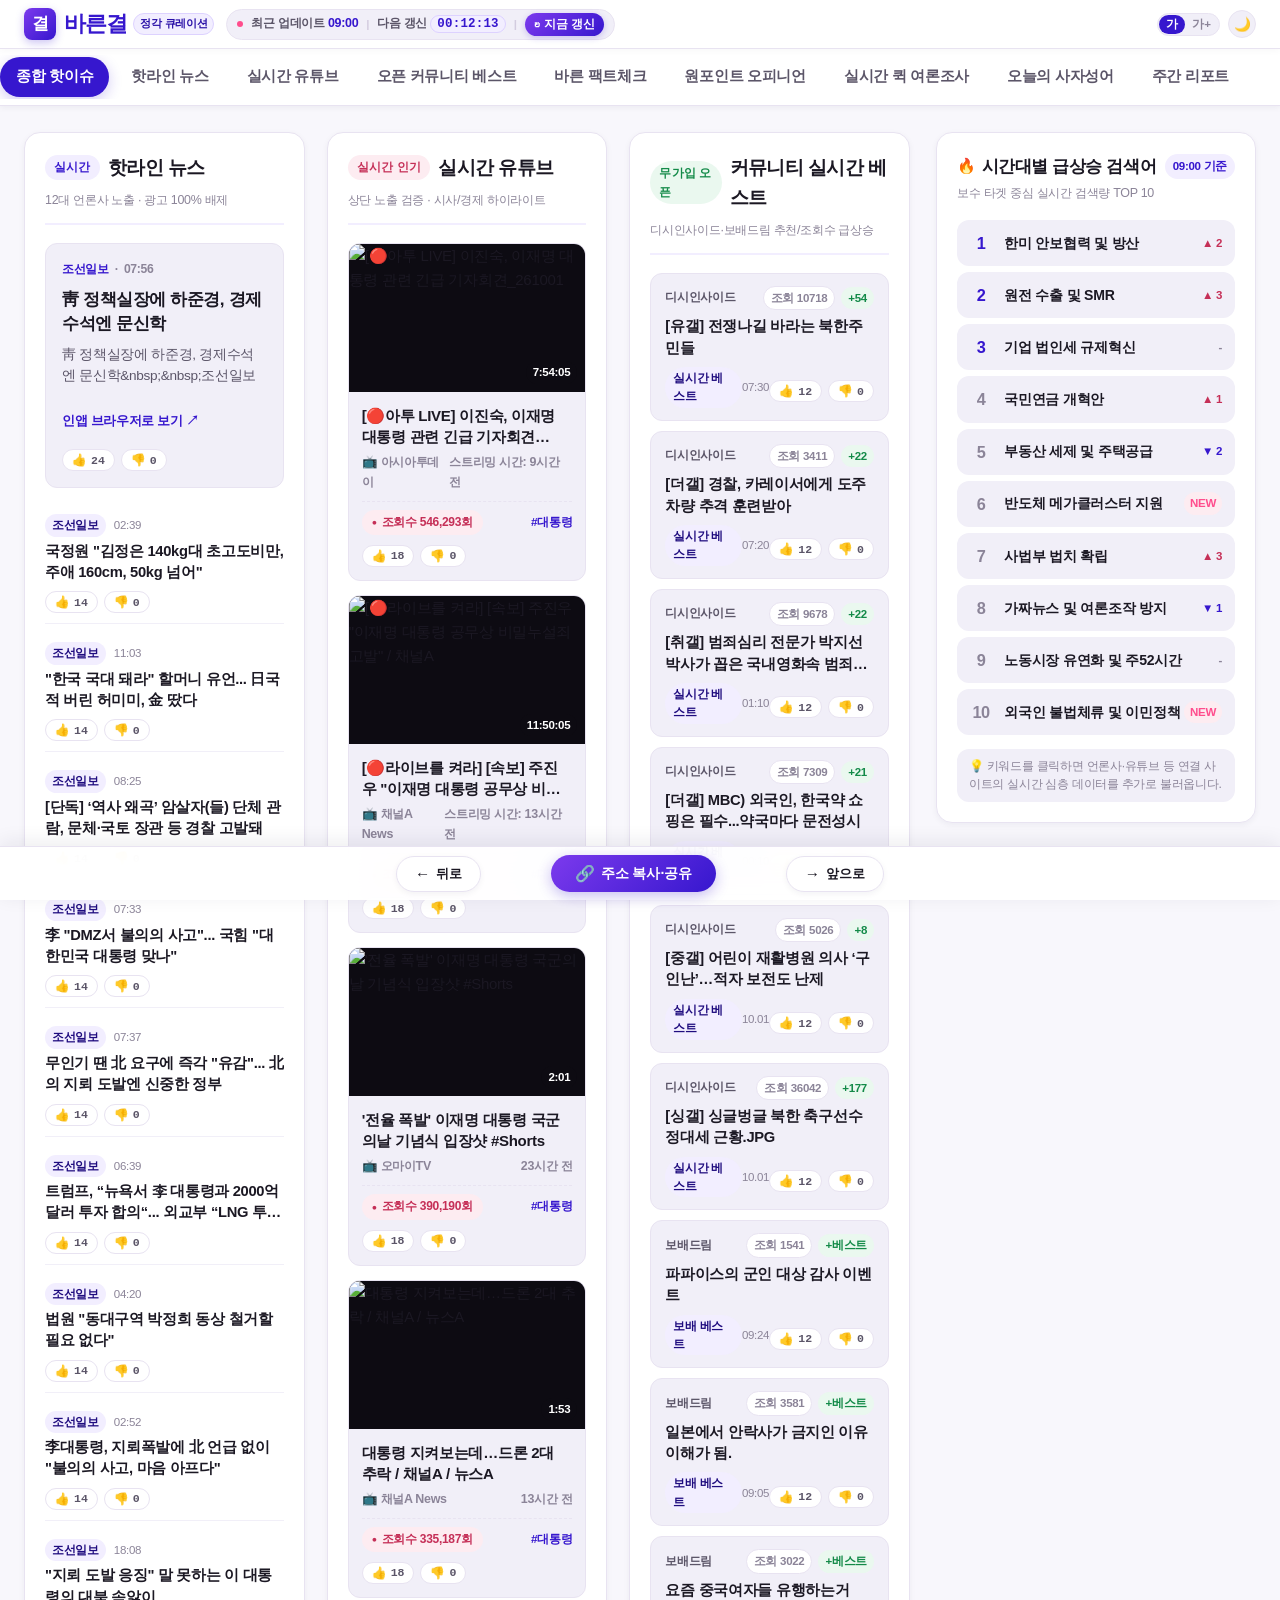
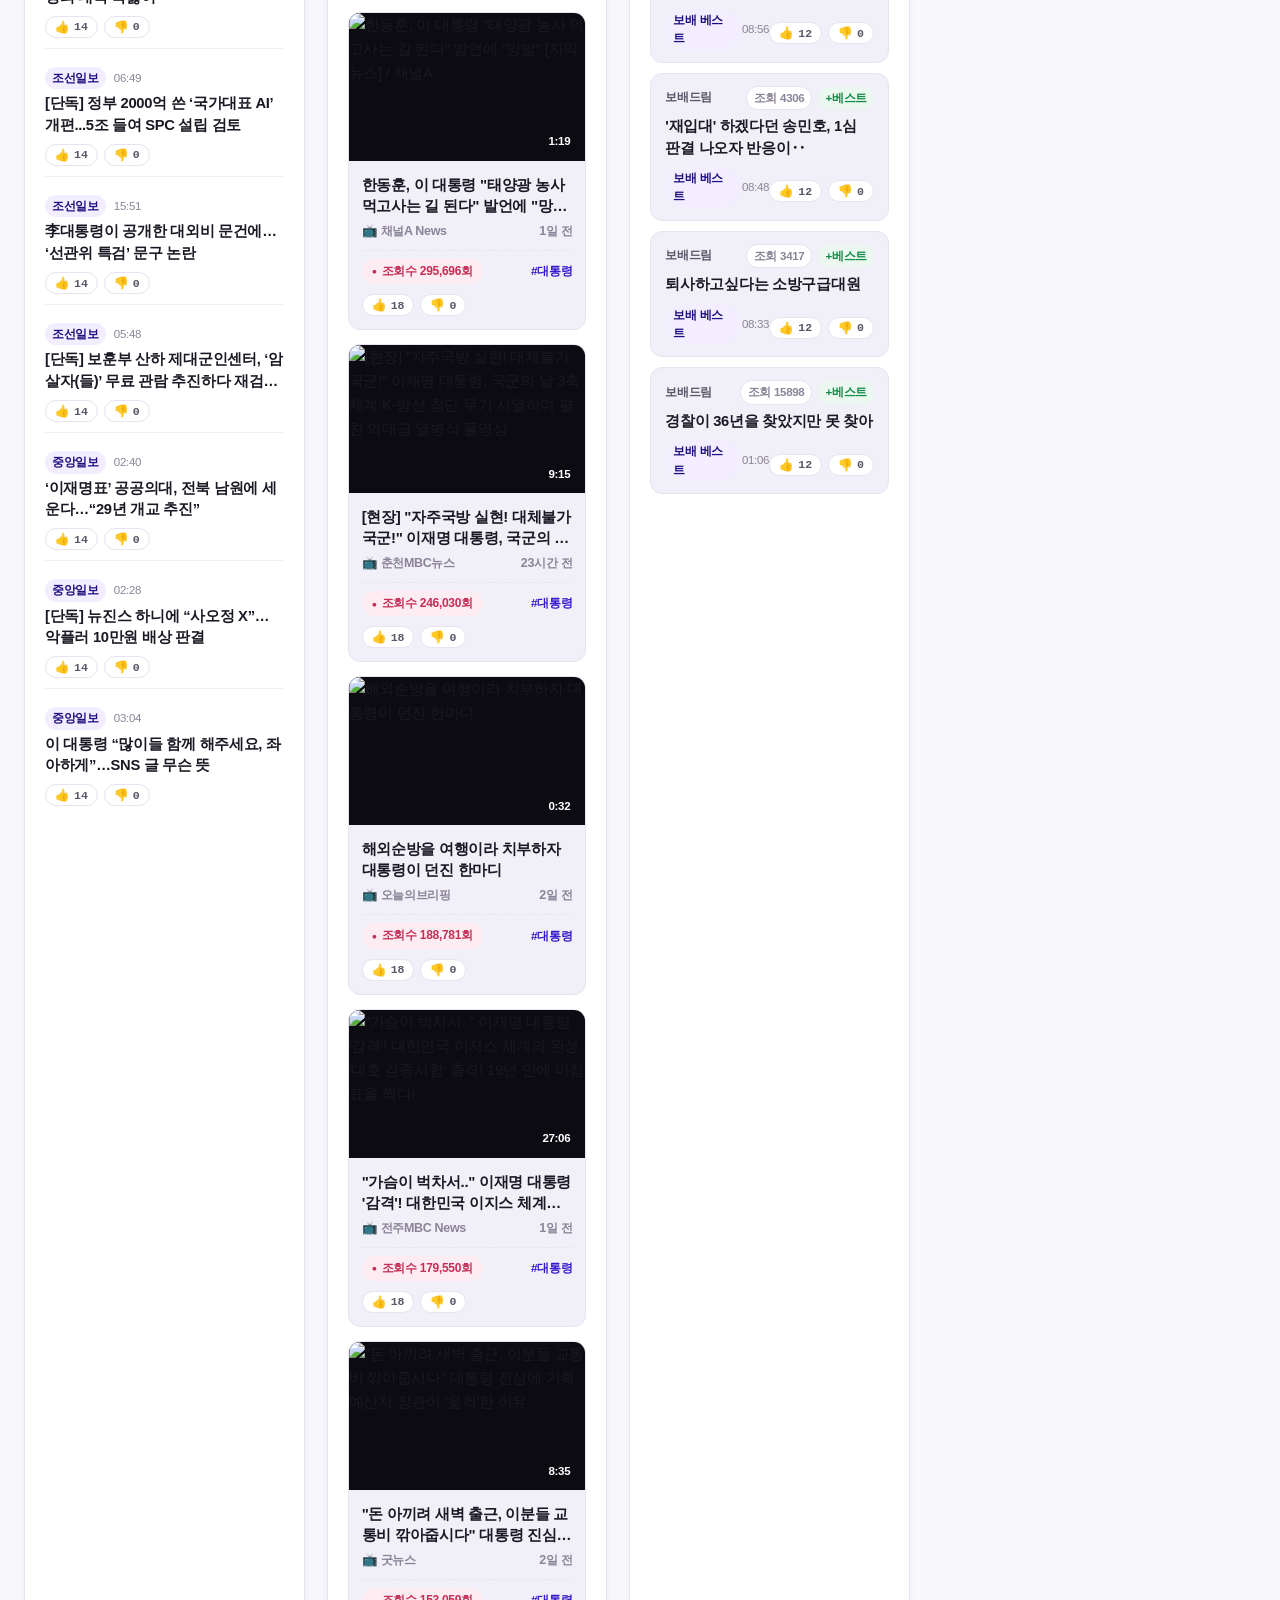
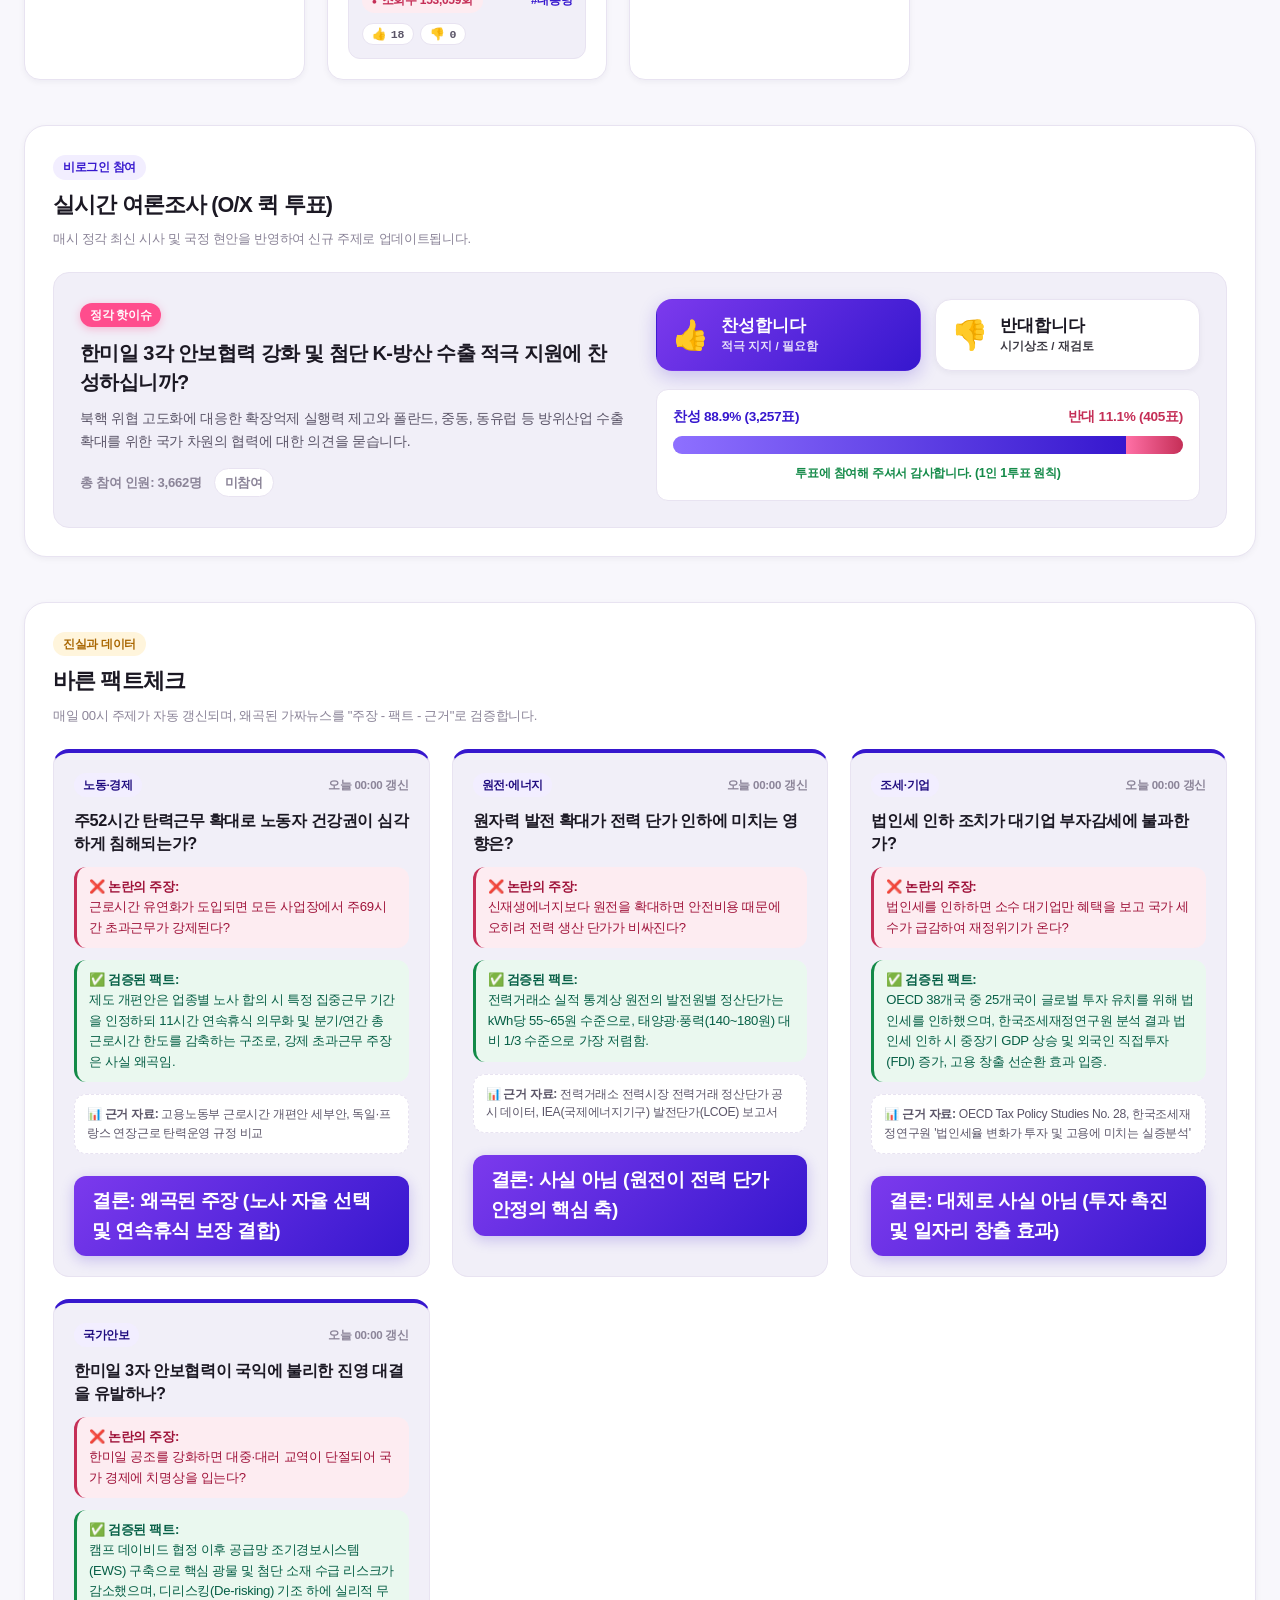
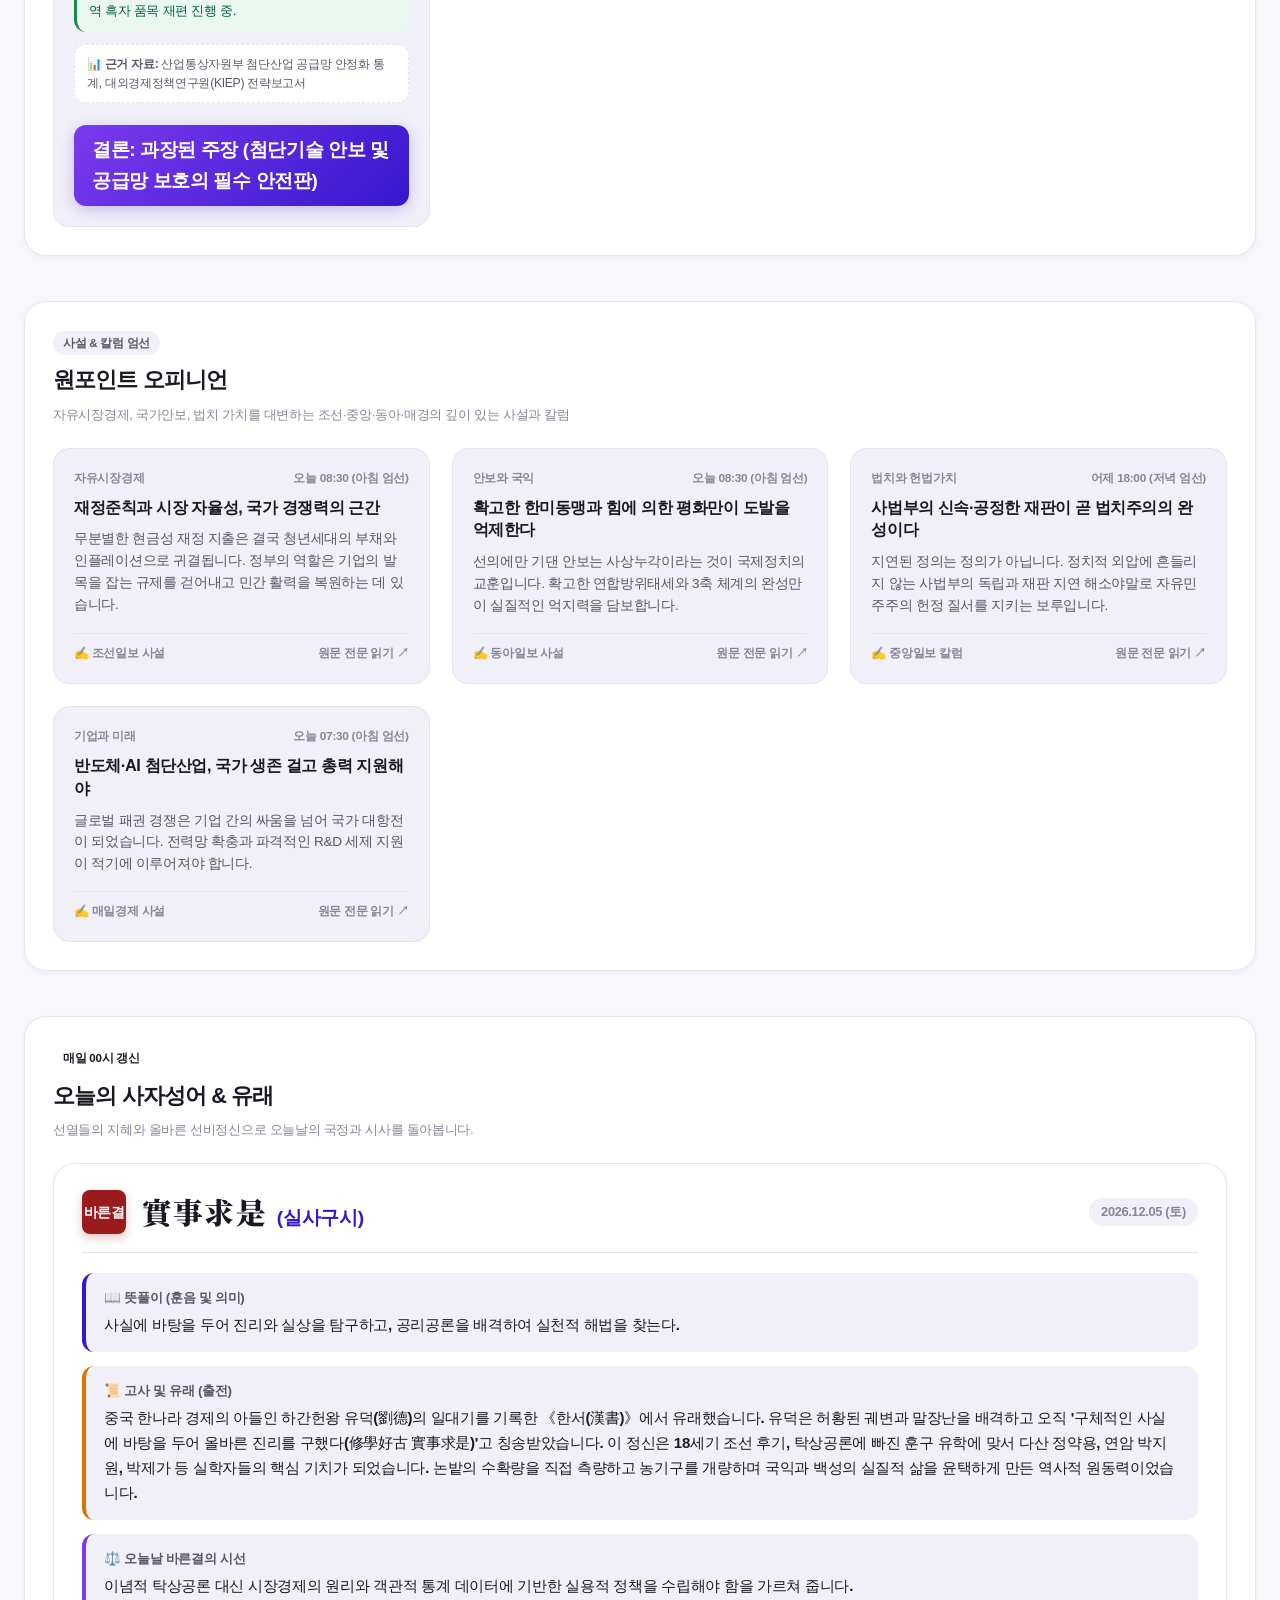
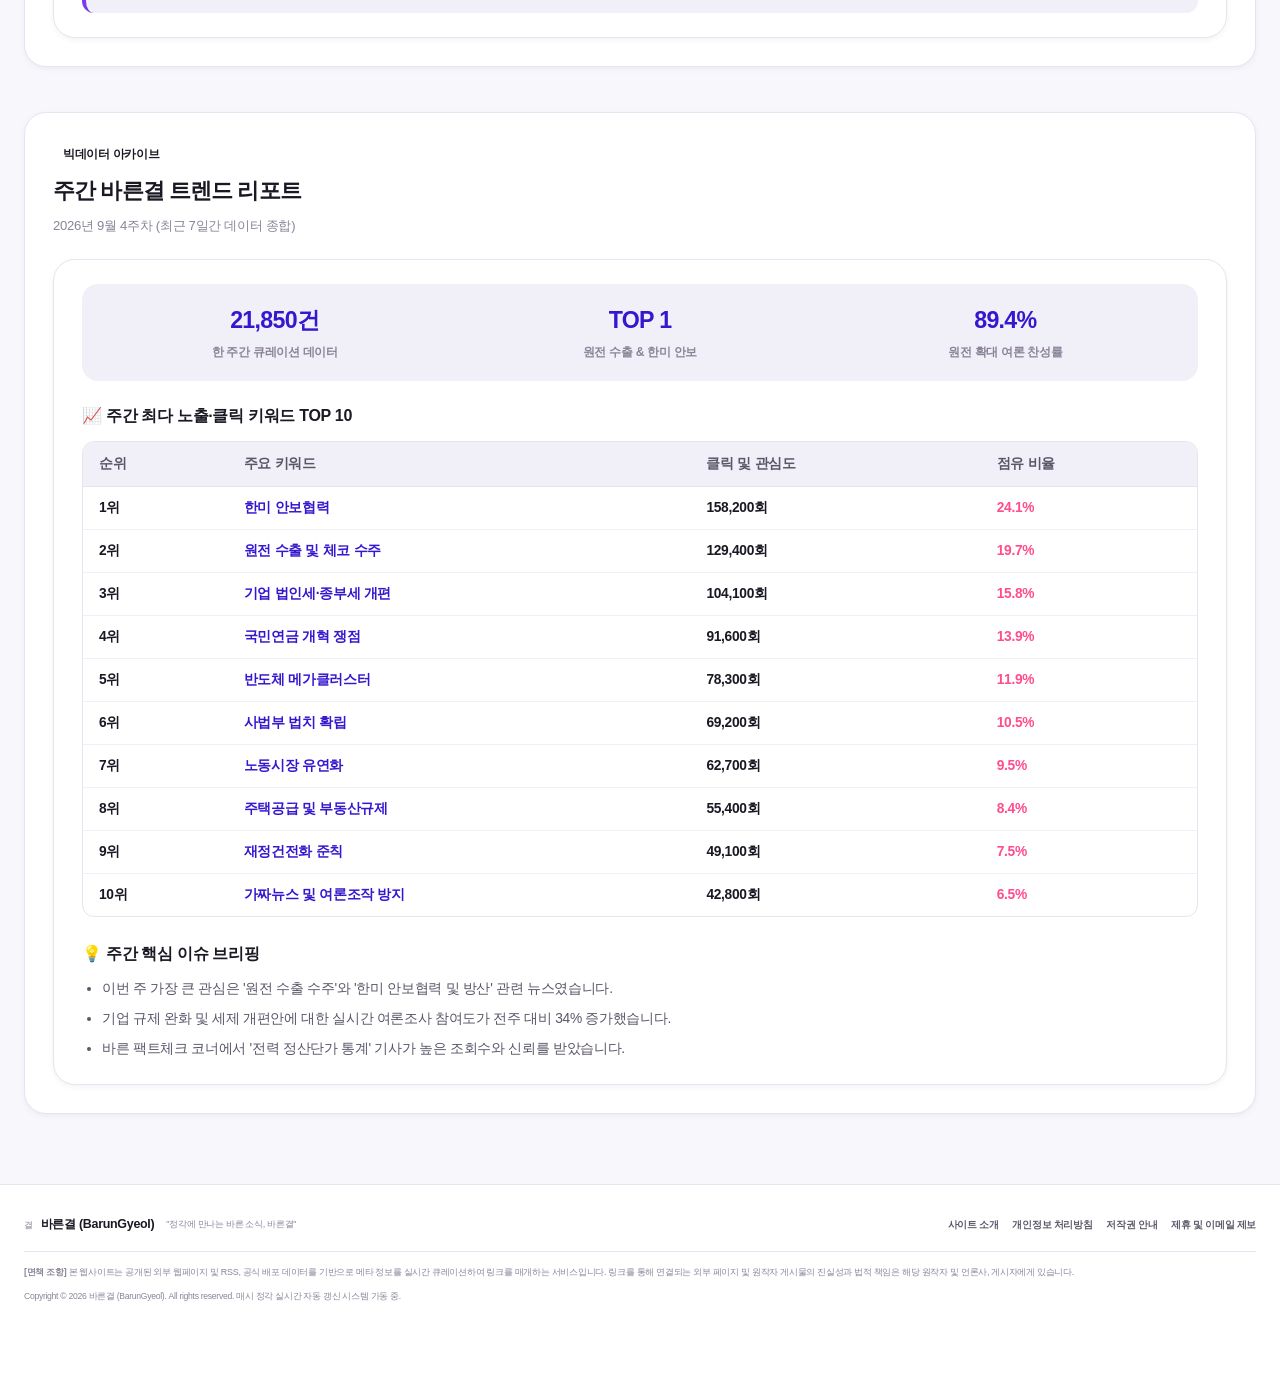
==== commit 4d4a9118: "Add files via upload" ====
--- a/static/index.html
+++ b/static/index.html
@@ -14,11 +14,11 @@
 </head>
 <body class="font-normal theme-light">
 
-  <!-- 최상단 고정 슬림 헤더 (바 두께 얇게, 제목 옆 최근/갱신시간/지금갱신 배치) -->
+  <!-- 최상단 고정 슬림 헤더 (바 두께 얇게, 제목 옆 한 줄 인라인 타이머 & 우측 글자크기/테마) -->
   <header class="main-header sticky-top-header">
     <div class="container header-inner-slim">
       
-      <!-- 좌측: 브랜드 로고 & 정각 타이머 인라인 결합 -->
+      <!-- 좌측: 브랜드 로고 & 정각 타이머 인라인 한 줄 결합 -->
       <div class="header-left-cluster">
         <a href="#" class="brand-logo-compact" onclick="resetFilter(event)">
           <div class="logo-symbol-compact">결</div>
@@ -28,12 +28,13 @@
           </div>
         </a>
 
-        <!-- 제목 바로 옆 인라인 업데이트 & 갱신 바 -->
+        <!-- 제목 바로 옆 인라인 업데이트 & 갱신 바 (글자와 시간 한 줄 정렬) -->
         <div class="header-timer-inline">
           <span class="timer-live-dot"></span>
           <span class="timer-label-item">최근 업데이트 <strong id="lastUpdateHour">11:00</strong></span>
           <span class="timer-divider">|</span>
           <span class="timer-countdown-item">다음 갱신 <span class="countdown-digits-compact" id="countdownTimer">00:34:20</span></span>
+          <span class="timer-divider">|</span>
           <button class="btn-refresh-inline" id="btnRefresh" title="지금 데이터 새로 갱신">
             <span class="refresh-icon">↻</span>
             <span class="refresh-text">지금 갱신</span>
@@ -41,19 +42,12 @@
         </div>
       </div>
 
-      <!-- 우측: 사자성어 퀵 링크, 초소형 글씨크기 조절, 다크모드 토글 -->
+      <!-- 우측 끝 정렬: 초소형 글씨크기 조절(가/가+), 다크모드 토글 -->
       <div class="header-right-cluster">
-        <a href="#section-idiom" class="header-idiom-chip" id="headerIdiomChip" title="오늘의 사자성어 유래 및 해설 보기">
-          <span class="idiom-ico">🏛️</span>
-          <span class="idiom-chip-text">오늘의 사자성어: <strong id="headerIdiomTitle">破邪顯正(파사현정)</strong></span>
-          <span class="idiom-chip-arrow">↓</span>
-        </a>
-
-        <!-- 작게 수정된 글자 크기 조정 버튼 (1x / 1.5x / 2.0x) -->
-        <div class="font-resizer-compact" title="글자 크기 조절 (+는 1.5배, ++는 2배)">
+        <!-- 작게 수정된 글자 크기 조정 버튼 (기본 / +120%) -->
+        <div class="font-resizer-compact" title="글자 크기 조절 (+는 본문 120% 확대)">
           <button class="font-btn-compact active" data-size="normal">가</button>
           <button class="font-btn-compact" data-size="large">가+</button>
-          <button class="font-btn-compact" data-size="xlarge">가++</button>
         </div>
 
         <!-- 작게 수정된 테마 토글 버튼 -->
@@ -65,11 +59,11 @@
     </div>
   </header>
 
-  <!-- 글로벌 네비게이션 바 (GNB) -->
+  <!-- 글로벌 네비게이션 바 (GNB - 상단 스티키 고정 노출) -->
   <nav class="gnb-nav">
     <div class="container gnb-inner">
       <ul class="gnb-menu">
-        <li class="nav-item active"><a href="#welcome-section" data-tab="all">종합 핫이슈</a></li>
+        <li class="nav-item active"><a href="#section-news" data-tab="news">종합 핫이슈</a></li>
         <li class="nav-item"><a href="#section-news" data-tab="news">핫라인 뉴스</a></li>
         <li class="nav-item"><a href="#section-youtube" data-tab="youtube">실시간 유튜브</a></li>
         <li class="nav-item"><a href="#section-community" data-tab="community">오픈 커뮤니티 베스트</a></li>
@@ -79,42 +73,8 @@
         <li class="nav-item"><a href="#section-idiom" data-tab="idiom">오늘의 사자성어</a></li>
         <li class="nav-item"><a href="#section-report" data-tab="report">주간 리포트</a></li>
       </ul>
-      <div class="gnb-search">
-        <div class="search-input-wrap">
-          <input type="text" id="searchInput" placeholder="키워드 검색 (예: 원전, 한미동맹, 세제)" autocomplete="off">
-          <button id="searchBtn" title="검색">🔍</button>
-        </div>
-      </div>
     </div>
   </nav>
-
-  <!-- 지니뮤직 스타일 환영 및 취향 태그 영역 (종합 핫이슈 링크 목적지) -->
-  <section class="welcome-section container" id="welcome-section">
-    <div class="welcome-box">
-      <div class="welcome-left">
-        <span class="welcome-kicker">✦ REALTIME 1-HOUR CURATION</span>
-        <h2 class="welcome-heading">정각에 만나는 바른 소식, 지금 주목할 핵심 이슈</h2>
-      </div>
-      <div class="welcome-tags">
-        <button class="tag tag-solid" onclick="clearFilter()">전체 이슈</button>
-        <button class="tag tag-subtle" onclick="filterByKeyword('한미동맹')">#한미동맹</button>
-        <button class="tag tag-subtle" onclick="filterByKeyword('원전')">#원전수출</button>
-        <button class="tag tag-subtle" onclick="filterByKeyword('대통령')">#대통령실</button>
-        <button class="tag tag-subtle" onclick="filterByKeyword('반도체')">#반도체</button>
-        <button class="tag tag-outline" onclick="filterByKeyword('부동산')">#부동산</button>
-        <button class="tag tag-outline" onclick="filterByKeyword('세제')">#세제개편</button>
-      </div>
-    </div>
-  </section>
-
-  <!-- 활성 필터 바 (키워드 클릭 또는 검색 시 노출) -->
-  <div class="filter-status-bar container" id="filterStatusBar" style="display: none;">
-    <div class="filter-chip">
-      <span>선택 키워드: <strong id="filterKeywordText">#원전</strong></span>
-      <button class="filter-clear-btn" id="filterClearBtn">✕ 전체보기</button>
-    </div>
-    <div class="filter-count" id="filterCountText">관련 콘텐츠 정렬됨</div>
-  </div>
 
   <!-- 메인 본문 컨테이너 -->
   <main class="main-content container">
@@ -231,17 +191,17 @@
     </div><!-- //content-wrapper -->
 
 
-    <!-- 섹션 1: 비로그인 실시간 여론조사 (주 1회 주제 변경) -->
+    <!-- 섹션 1: 비로그인 실시간 여론조사 (매시 정각 신규 주제 업데이트) -->
     <section class="bottom-section poll-section" id="section-poll">
       <div class="section-badge-bar">
         <span class="section-tag tag-blue">비로그인 참여</span>
         <h2 class="section-main-title">실시간 여론조사 (O/X 퀵 투표)</h2>
-        <span class="section-help-text">매주 새로운 핵심 정책 이슈를 선정하여 주 1회 주제가 변경됩니다.</span>
+        <span class="section-help-text">매시 정각 최신 시사 및 국정 현안을 반영하여 신규 주제로 업데이트됩니다.</span>
       </div>
 
       <div class="poll-box-card">
         <div class="poll-content-left">
-          <span class="poll-badge-live">금주의 핫이슈</span>
+          <span class="poll-badge-live">정각 핫이슈</span>
           <h3 class="poll-question" id="pollQuestion">
             금주의 핫이슈: 원자력 발전 비중 확대 및 차세대 SMR 수출 정책에 찬성하십니까?
           </h3>
@@ -330,9 +290,11 @@
         <div class="idiom-card-header">
           <div class="idiom-title-row">
             <span class="idiom-seal">바른결</span>
-            <div class="idiom-names">
-              <h3 class="idiom-hanja" id="idiomHanja">破邪顯正</h3>
-              <span class="idiom-hangul" id="idiomHangul">파사현정</span>
+            <div class="idiom-names-inline">
+              <h3 class="idiom-title-combined">
+                <span class="idiom-hanja" id="idiomHanja">破邪顯正</span>
+                <span class="idiom-hangul" id="idiomHangul">(파사현정)</span>
+              </h3>
             </div>
           </div>
           <span class="idiom-date-badge" id="idiomDateBadge">2026.10.02 기준</span>
@@ -436,10 +398,14 @@
       </header>
       
       <div class="inapp-browser-notice-bar" id="browserNoticeBar">
-        <span>💡 해당 언론사의 보안 정책(X-Frame-Options)으로 화면이 제한될 경우, 우측 상단 <strong>[↗ 원문 열기]</strong>를 누르시면 원문 기사를 새 탭에서 바로 확인하실 수 있습니다.</span>
+        <span>⚡ <strong>바른결 인앱 뷰어:</strong> 보안 정책 우회 기술로 원문 기사를 앱 안에서 즉시 열람합니다. (우측 상단 <strong>[↗ 원문 열기]</strong> 지원)</span>
       </div>
 
       <div class="inapp-browser-body">
+        <div class="inapp-loading-spinner" id="inAppLoadingSpinner" style="display: none;">
+          <div class="spinner-circle"></div>
+          <span>기사 페이지를 불러오는 중입니다...</span>
+        </div>
         <iframe id="inAppBrowserIframe" src="" sandbox="allow-same-origin allow-scripts allow-forms allow-popups"></iframe>
       </div>
     </div>
@@ -473,8 +439,8 @@
   <!-- 하단 고정 플로팅 네비게이션 바 (뒤로가기 / 앞으로가기 / 공유하기 복사) -->
   <aside class="bottom-floating-bar" aria-label="하단 네비게이션 도구">
     <div class="bottom-nav-inner container">
-      <!-- 좌측: 뒤로가기 -->
-      <button class="bottom-nav-btn btn-nav-back" onclick="history.back()" title="이전 페이지로 이동">
+      <!-- 좌측: 뒤로가기 (인앱 브라우저 열림 시 닫기, 평소 뒤로가기) -->
+      <button class="bottom-nav-btn btn-nav-back" onclick="handleBottomNavBack()" title="이전으로 이동">
         <span class="nav-btn-icon">←</span>
         <span class="nav-btn-text">뒤로</span>
       </button>
--- a/static/css/style.css
+++ b/static/css/style.css
@@ -127,45 +127,62 @@
   --shadow-glow: 0 14px 36px rgba(142, 112, 255, 0.28);
 }
 
-/* 글자 크기 가변 모드 (+는 1.5배, ++는 2배 완벽 지원) */
+/* 글자 크기 가변 모드 (+ 버튼 클릭 시 제목 외 모든 글자 크기 기본의 120% 적용) */
 body.font-normal {
   --font-base-size: 15px;
-  --font-scale: 1;
+  --font-body-scale: 1;
 }
 
 body.font-large {
-  --font-base-size: 22.5px; /* 1.5배 */
-  --font-scale: 1.5;
-}
-
-body.font-xlarge {
-  --font-base-size: 30px; /* 2.0배 */
-  --font-scale: 2.0;
-}
-
-/* 글자 크기 확대 시 주요 텍스트 1.5배, 2배 비례 확대 */
+  --font-base-size: 15px;
+  --font-body-scale: 1.2;
+}
+
+/* + 버튼 활성화 시 제목 외 모든 텍스트(본문, 요약, 리스트, 메타, 버튼 등) 120% 확대 */
+body.font-large p,
+body.font-large .headline-summary,
+body.font-large .straight-news-media,
+body.font-large .straight-news-time,
+body.font-large .yt-channel-name,
+body.font-large .yt-views-badge,
+body.font-large .comm-author,
+body.font-large .comm-meta,
+body.font-large .poll-description,
+body.font-large .poll-meta,
+body.font-large .idiom-text,
+body.font-large .idiom-block-label,
+body.font-large .factcheck-text,
+body.font-large .factcheck-conclusion-text,
+body.font-large .opinion-excerpt,
+body.font-large .opinion-author,
+body.font-large .report-table td,
+body.font-large .report-table th,
+body.font-large .report-insights-list li,
+body.font-large .footer-disclaimer p,
+body.font-large .btn-vote,
+body.font-large .btn-react {
+  font-size: 1.2em !important;
+  line-height: 1.65;
+}
+
+/* 제목(h1, h2, h3, h4, 타이틀 클래스)은 120% 확대에서 제외하여 레이아웃 균형 유지 */
+body.font-large h1,
+body.font-large h2,
+body.font-large h3,
+body.font-large h4,
+body.font-large .logo-title-compact,
 body.font-large .column-title,
+body.font-large .section-main-title,
 body.font-large .headline-title,
+body.font-large .headline-title a,
 body.font-large .straight-news-title,
 body.font-large .yt-card-title,
 body.font-large .comm-title,
-body.font-large .poll-question,
 body.font-large .factcheck-title,
 body.font-large .opinion-title,
-body.font-large .welcome-heading {
-  font-size: 1.5em !important;
-}
-
-body.font-xlarge .column-title,
-body.font-xlarge .headline-title,
-body.font-xlarge .straight-news-title,
-body.font-xlarge .yt-card-title,
-body.font-xlarge .comm-title,
-body.font-xlarge .poll-question,
-body.font-xlarge .factcheck-title,
-body.font-xlarge .opinion-title,
-body.font-xlarge .welcome-heading {
-  font-size: 2.0em !important;
+body.font-large .sidebar-title,
+body.font-large .poll-question {
+  font-size: inherit;
 }
 
 * {
@@ -229,14 +246,14 @@
   align-items: center;
   justify-content: space-between;
   gap: 12px;
-  flex-wrap: wrap;
 }
 
 .header-left-cluster {
   display: flex;
   align-items: center;
-  gap: 14px;
-  flex-wrap: wrap;
+  gap: 12px;
+  flex-wrap: nowrap;
+  flex-shrink: 0;
 }
 
 /* 콤팩트 브랜드 로고 */
@@ -245,6 +262,7 @@
   align-items: center;
   gap: 8px;
   text-decoration: none;
+  flex-shrink: 0;
 }
 
 .logo-symbol-compact {
@@ -275,6 +293,7 @@
   color: var(--color-primary-500);
   line-height: 1;
   margin: 0;
+  white-space: nowrap;
 }
 
 body.theme-dark .logo-title-compact {
@@ -289,6 +308,7 @@
   border: 1px solid var(--color-primary-100);
   padding: 1px 6px;
   border-radius: var(--radius-full);
+  white-space: nowrap;
 }
 
 body.theme-dark .logo-badge-live {
@@ -297,9 +317,9 @@
   border-color: #3B2B73;
 }
 
-/* 제목 바로 옆 인라인 업데이트 & 갱신 바 */
+/* 제목 바로 옆 인라인 업데이트 & 갱신 바 (글자와 시간 완벽 한 줄 정렬) */
 .header-timer-inline {
-  display: flex;
+  display: inline-flex;
   align-items: center;
   gap: 8px;
   background: var(--bg-subtle);
@@ -309,6 +329,8 @@
   font-size: 0.78rem;
   color: var(--text-secondary);
   font-weight: 600;
+  white-space: nowrap;
+  flex-shrink: 0;
 }
 
 .timer-live-dot {
@@ -318,6 +340,7 @@
   border-radius: 50%;
   display: inline-block;
   animation: pulseAnim 1.6s infinite;
+  flex-shrink: 0;
 }
 
 @keyframes pulseAnim {
@@ -371,6 +394,7 @@
   cursor: pointer;
   box-shadow: 0 2px 6px rgba(54, 23, 206, 0.22);
   transition: transform var(--duration-fast), box-shadow var(--duration-fast);
+  white-space: nowrap;
 }
 
 .btn-refresh-inline:hover {
@@ -391,44 +415,14 @@
   to { transform: rotate(360deg); }
 }
 
-/* 우측 클러스터 */
+/* 최상단 우측 정렬 클러스터 (글씨크기 조절 + 다크모드) */
 .header-right-cluster {
   display: flex;
   align-items: center;
+  justify-content: flex-end;
   gap: 8px;
-}
-
-/* 사자성어 헤더 칩 */
-.header-idiom-chip {
-  display: inline-flex;
-  align-items: center;
-  gap: 5px;
-  background: var(--color-primary-50);
-  border: 1px solid var(--color-primary-100);
-  color: var(--color-primary-700);
-  padding: 4px 10px;
-  border-radius: var(--radius-full);
-  font-size: 0.76rem;
-  font-weight: 750;
-  text-decoration: none;
-  transition: all var(--duration-fast);
-}
-
-.header-idiom-chip:hover {
-  background: var(--color-primary-100);
-  color: var(--color-primary-900);
-  transform: translateY(-1px);
-}
-
-body.theme-dark .header-idiom-chip {
-  background: #251B47;
-  border-color: #3B2B73;
-  color: #DDD2FF;
-}
-
-.idiom-chip-arrow {
-  font-size: 0.7rem;
-  opacity: 0.75;
+  margin-left: auto;
+  flex-shrink: 0;
 }
 
 /* 작게 수정된 글자 크기 조정 버튼 */
@@ -489,16 +483,23 @@
   border-bottom: 1px solid var(--border-default);
   box-shadow: var(--shadow-sm);
   position: sticky;
-  top: 0;
-  z-index: 100;
+  top: 48px;
+  z-index: 999;
 }
 
 .gnb-inner {
   display: flex;
   align-items: center;
-  justify-content: space-between;
-  gap: 16px;
-  padding: 8px 0;
+  justify-content: flex-start;
+  gap: 12px;
+  padding: 6px 0;
+  overflow-x: auto;
+  -webkit-overflow-scrolling: touch;
+  scrollbar-width: none;
+}
+
+.gnb-inner::-webkit-scrollbar {
+  display: none;
 }
 
 .gnb-menu {
@@ -2249,40 +2250,164 @@
 }
 
 @media (max-width: 768px) {
-  .header-inner {
-    flex-direction: column;
-    align-items: flex-start;
-  }
-
-  .header-timer-box {
+  .container {
+    padding: 0 14px;
+  }
+
+  .header-inner-slim {
+    display: flex;
+    flex-wrap: wrap;
+    align-items: center;
+    gap: 8px;
+    padding: 2px 0;
+  }
+
+  .header-left-cluster {
     width: 100%;
-    justify-content: space-between;
-  }
-
-  .header-utils {
-    width: 100%;
-    justify-content: flex-end;
+    display: flex;
+    align-items: center;
+    justify-content: flex-start;
+    gap: 8px;
+    flex-wrap: nowrap;
+    overflow-x: auto;
+    scrollbar-width: none;
+  }
+
+  .header-left-cluster::-webkit-scrollbar {
+    display: none;
+  }
+
+  .header-timer-inline {
+    font-size: 0.72rem;
+    padding: 2px 8px;
+    gap: 6px;
+    white-space: nowrap;
+  }
+
+  .countdown-digits-compact {
+    padding: 1px 4px;
+    font-size: 0.7rem;
+  }
+
+  .btn-refresh-inline {
+    padding: 2px 7px;
+    font-size: 0.7rem;
   }
 
   .gnb-inner {
-    flex-direction: column;
-    align-items: stretch;
-  }
-
-  .gnb-search {
-    margin-top: 6px;
-  }
-
-  .gnb-search .search-input-wrap {
-    width: 100%;
-  }
-
-  .gnb-search input {
-    width: 100%;
+    padding: 4px 0;
+    gap: 8px;
+  }
+
+  .nav-item a {
+    padding: 6px 12px;
+    font-size: 0.84rem;
+  }
+
+  .poll-box-card {
+    grid-template-columns: 1fr;
+    padding: 18px 16px;
   }
 
   .poll-buttons {
     grid-template-columns: 1fr;
+  }
+
+  /* 주간 리포트 모바일 최적화 (요구사항 13) */
+  .report-box-card {
+    padding: 18px 14px;
+  }
+
+  .report-summary-box {
+    grid-template-columns: 1fr;
+    gap: 10px;
+    padding: 14px;
+  }
+
+  .stat-num {
+    font-size: 1.3rem;
+  }
+
+  .report-table-wrap {
+    overflow-x: auto;
+    -webkit-overflow-scrolling: touch;
+  }
+
+  .report-table {
+    font-size: 0.78rem;
+    min-width: 320px;
+  }
+
+  .report-table th,
+  .report-table td {
+    padding: 8px 10px;
+  }
+
+  .report-insights-list {
+    padding-left: 16px;
+    font-size: 0.82rem;
+  }
+
+  /* 인앱 브라우저 모바일 최적화 */
+  .inapp-browser-dialog {
+    border-radius: var(--radius-lg);
+  }
+
+  .browser-address-bar {
+    padding: 3px 8px;
+  }
+
+  .browser-title-text {
+    max-width: 35%;
+    font-size: 0.75rem;
+  }
+
+  .browser-url-text {
+    font-size: 0.68rem;
+  }
+
+  .bottom-nav-inner {
+    padding: 0 10px;
+  }
+
+  .bottom-nav-btn {
+    padding: 7px 14px;
+    font-size: 0.78rem;
+  }
+
+  .bottom-nav-btn.btn-nav-share {
+    padding: 8px 18px;
+    font-size: 0.82rem;
+  }
+}
+
+@media (max-width: 480px) {
+  .logo-title-compact {
+    font-size: 1.15rem;
+  }
+
+  .logo-badge-live {
+    display: none;
+  }
+
+  .header-timer-inline .timer-label-item {
+    font-size: 0.68rem;
+  }
+
+  .header-timer-inline .timer-countdown-item {
+    font-size: 0.68rem;
+  }
+
+  .idiom-title-combined {
+    font-size: 1.3rem;
+  }
+
+  .idiom-title-combined .idiom-hanja {
+    font-size: 1.35rem;
+  }
+
+  .idiom-title-combined .idiom-hangul {
+    font-size: 1rem;
   }
 }
 
@@ -2376,13 +2501,13 @@
   display: flex;
   align-items: center;
   justify-content: center;
-  padding: 14px;
+  padding: 14px 14px 74px 14px;
 }
 
 .inapp-browser-dialog {
   width: 100%;
   max-width: 1100px;
-  height: 90vh;
+  height: 100%;
   background: var(--bg-elevated);
   border-radius: var(--radius-xl);
   overflow: hidden;
@@ -2497,6 +2622,30 @@
   background: #FFFFFF;
 }
 
+.inapp-loading-spinner {
+  position: absolute;
+  inset: 0;
+  background: var(--bg-elevated);
+  display: flex;
+  flex-direction: column;
+  align-items: center;
+  justify-content: center;
+  gap: 12px;
+  z-index: 10;
+  color: var(--text-secondary);
+  font-size: 0.9rem;
+  font-weight: 600;
+}
+
+.spinner-circle {
+  width: 38px;
+  height: 38px;
+  border: 3.5px solid var(--color-primary-100);
+  border-top-color: var(--color-primary-500);
+  border-radius: 50%;
+  animation: spin 0.75s linear infinite;
+}
+
 .inapp-browser-body iframe {
   width: 100%;
   height: 100%;
@@ -2504,14 +2653,14 @@
 }
 
 /* ========================================================
-   [19] 하단 고정 플로팅 바 (요구사항 21: 뒤로가기/앞으로가기/공유 복사)
+   [19] 하단 고정 플로팅 바 (인앱 브라우저 모달 위에서도 상시 고정 노출)
    ======================================================== */
 .bottom-floating-bar {
   position: fixed;
   bottom: 0;
   left: 0;
   right: 0;
-  z-index: 1050;
+  z-index: 2500;
   background: rgba(255, 255, 255, 0.94);
   backdrop-filter: blur(16px);
   -webkit-backdrop-filter: blur(16px);
@@ -2593,7 +2742,7 @@
   bottom: 74px;
   left: 50%;
   transform: translateX(-50%);
-  z-index: 2100;
+  z-index: 2600;
   background: rgba(27, 24, 35, 0.94);
   color: #FFFFFF;
   padding: 10px 22px;
@@ -2660,10 +2809,18 @@
   box-shadow: 0 4px 10px rgba(153, 27, 27, 0.25);
 }
 
-.idiom-names {
-  display: flex;
+.idiom-names-inline {
+  display: flex;
+  align-items: center;
+  flex-wrap: nowrap;
+}
+
+.idiom-title-combined {
+  display: inline-flex;
   align-items: baseline;
-  gap: 8px;
+  gap: 10px;
+  margin: 0;
+  white-space: nowrap;
 }
 
 .idiom-hanja {
@@ -2671,13 +2828,12 @@
   font-weight: 900;
   letter-spacing: 0.04em;
   color: var(--text-primary);
-  margin: 0;
   font-family: 'Noto Serif KR', serif;
 }
 
 .idiom-hangul {
-  font-size: 1.1rem;
-  font-weight: 750;
+  font-size: 1.2rem;
+  font-weight: 800;
   color: var(--color-primary-500);
 }
 
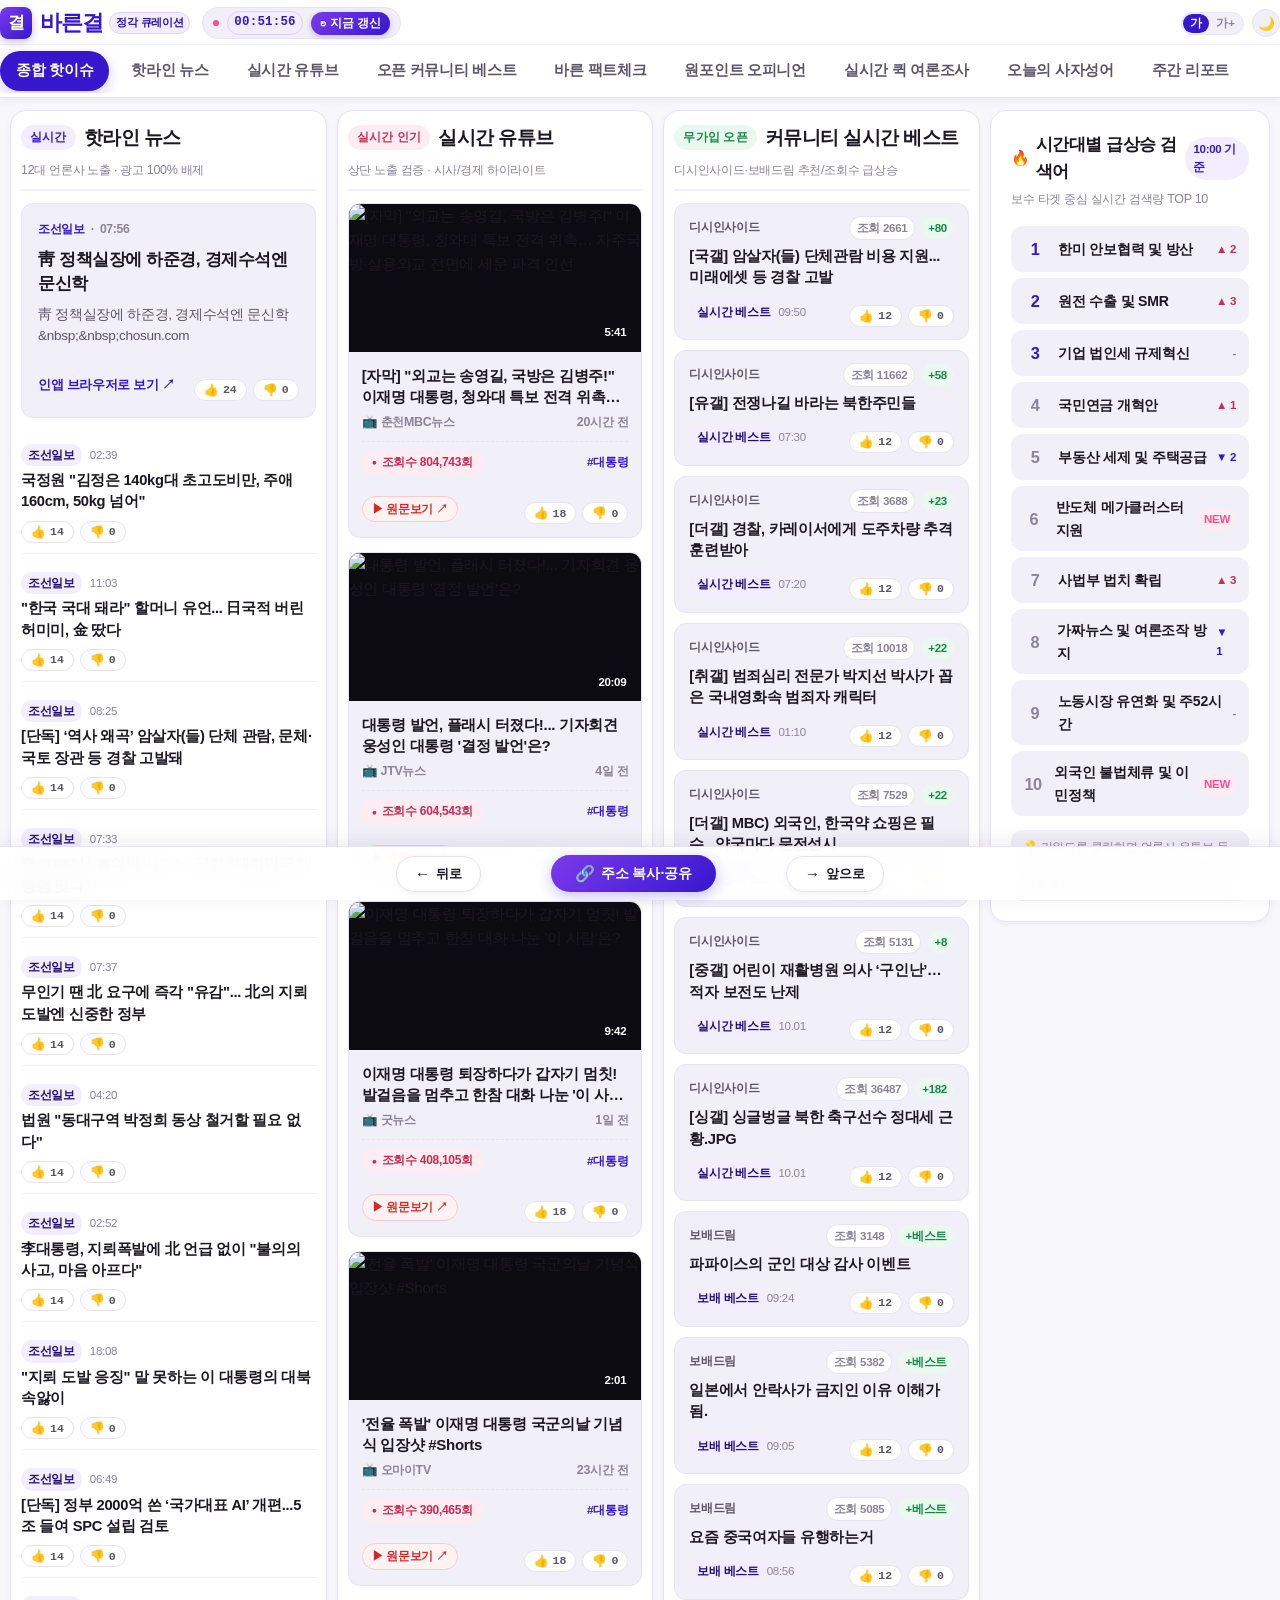
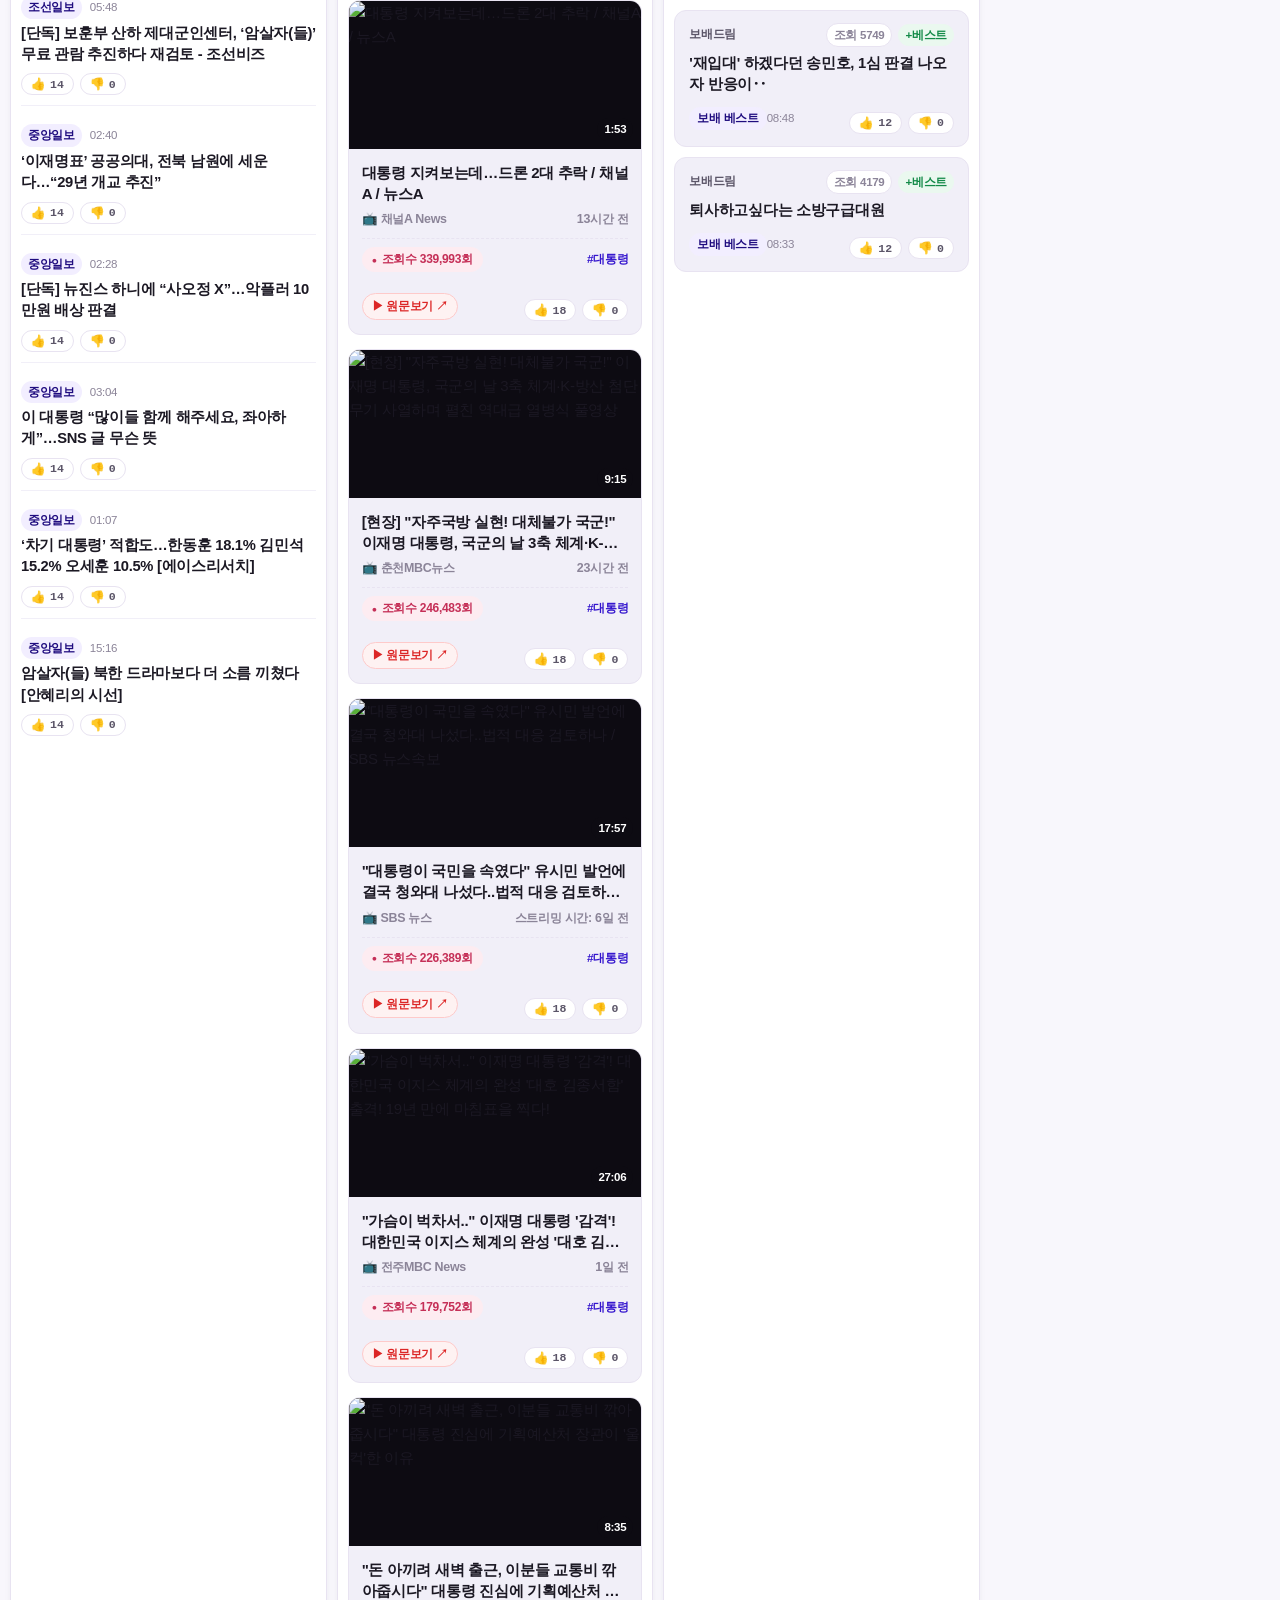
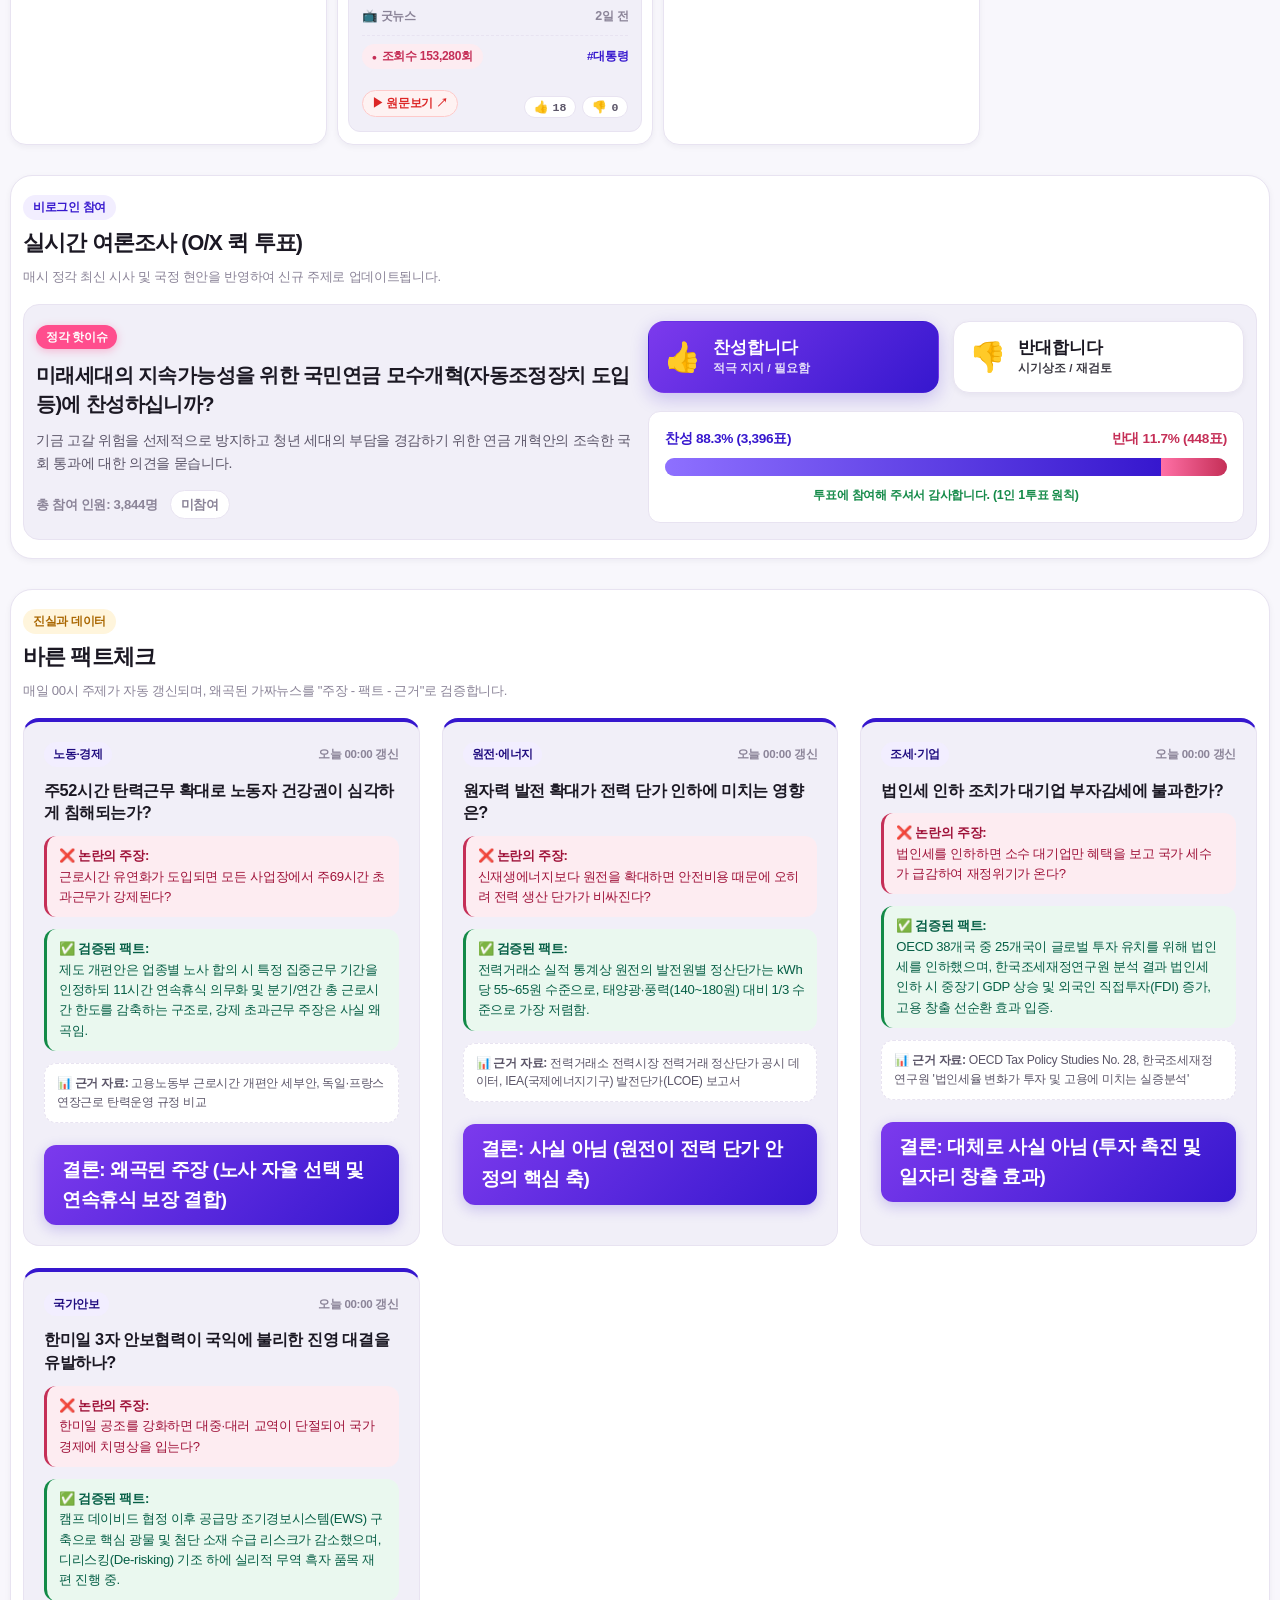
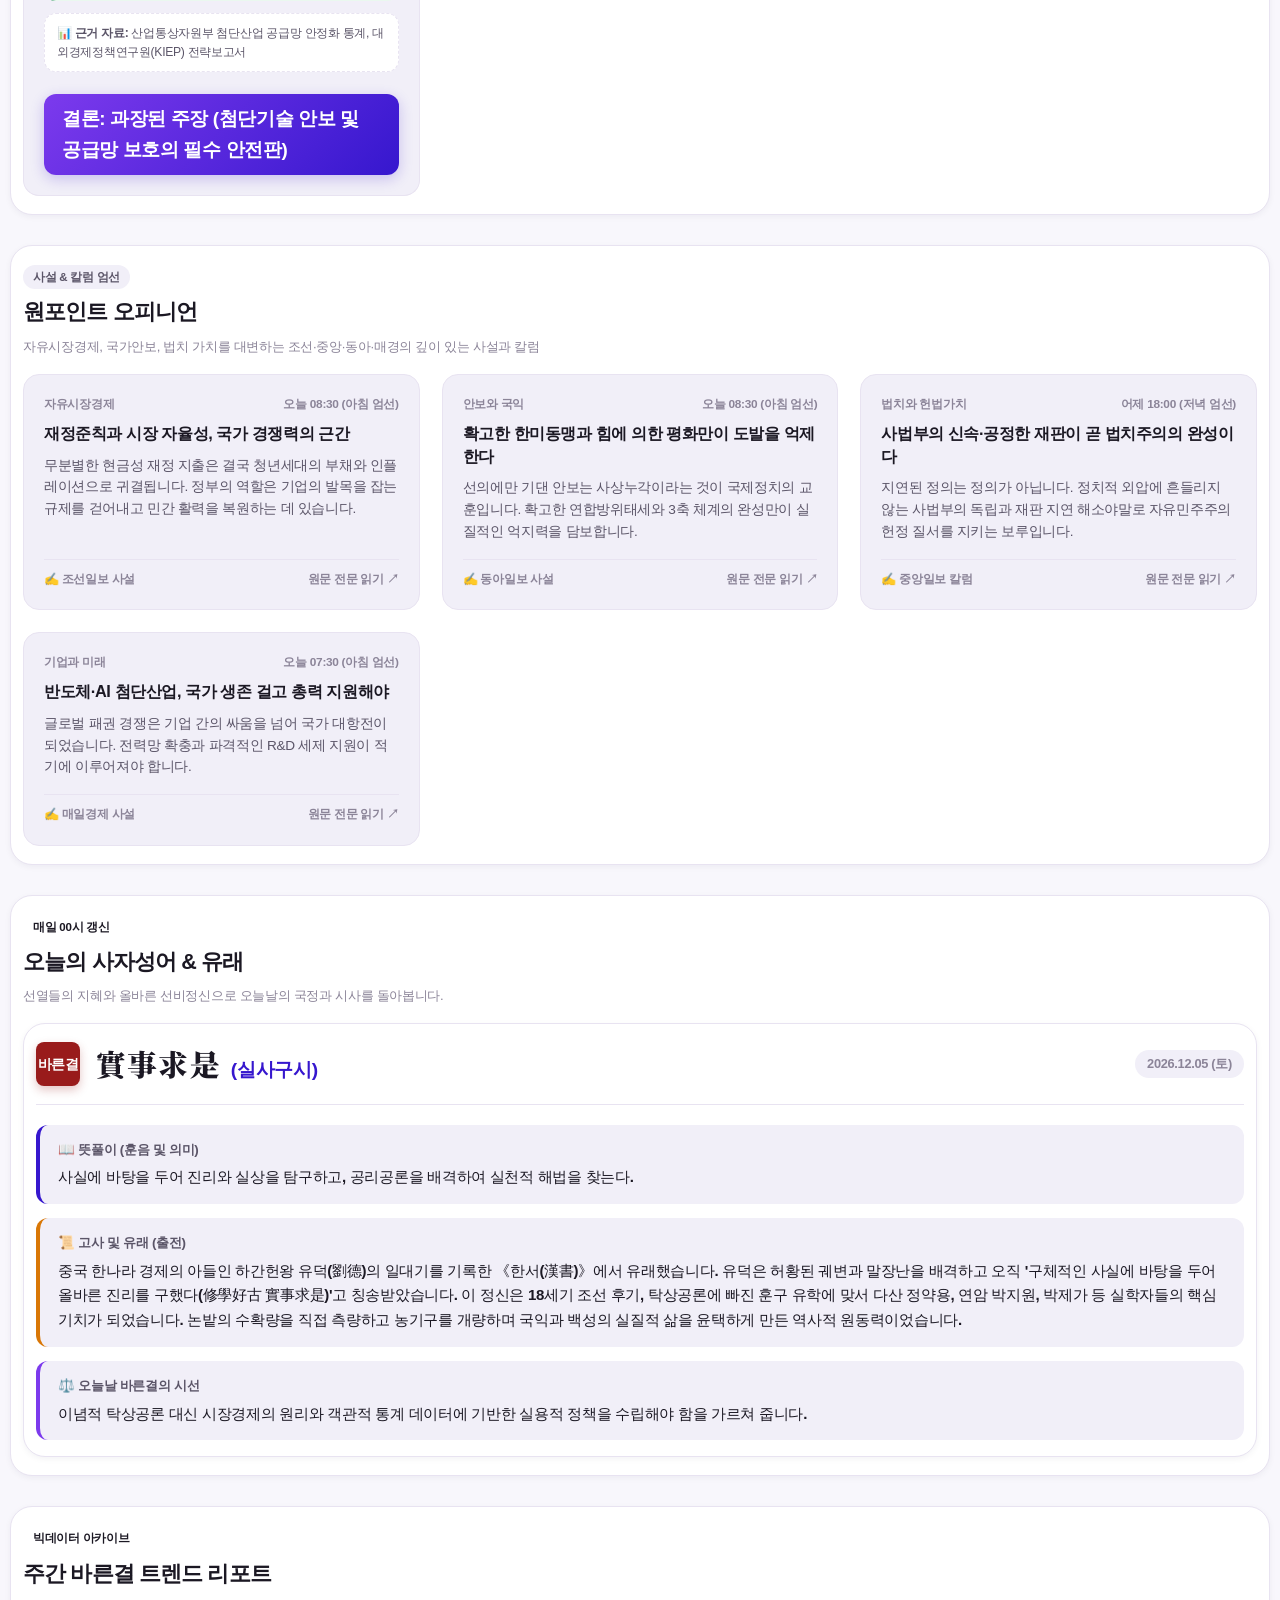
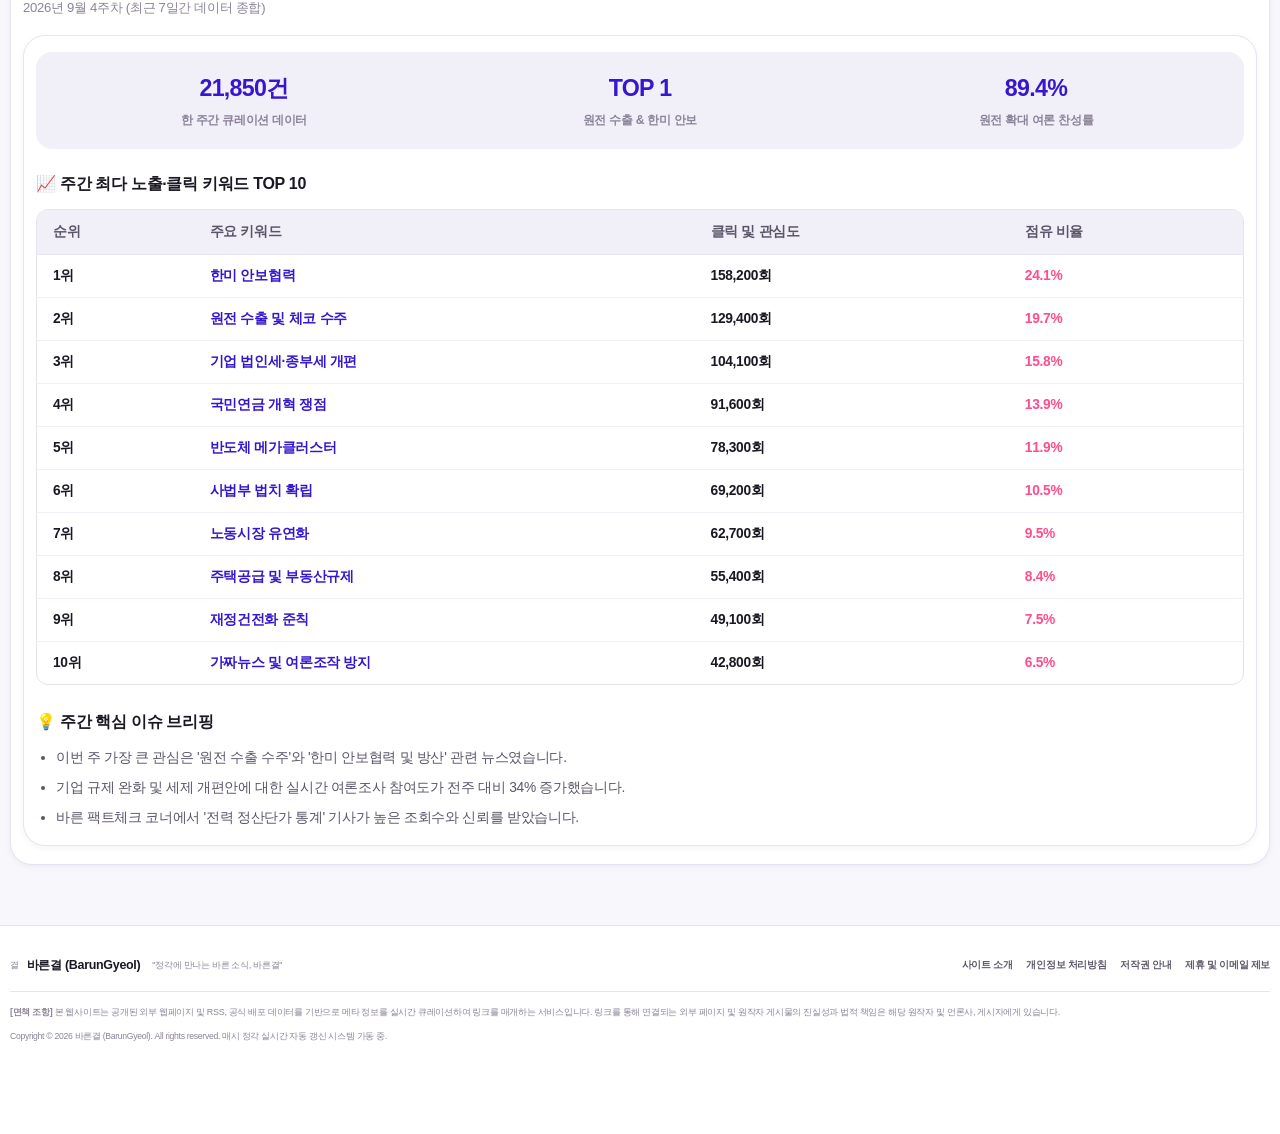
==== commit 4700d694: "Add files via upload" ====
--- a/static/index.html
+++ b/static/index.html
@@ -14,11 +14,12 @@
 </head>
 <body class="font-normal theme-light">
 
-  <!-- 최상단 고정 슬림 헤더 (바 두께 얇게, 제목 옆 한 줄 인라인 타이머 & 우측 글자크기/테마) -->
+  <!-- 최상단 고정 일체형 헤더 (헤더 + GNB 메뉴 라인이 스크롤 시 화면 상단에 100% 완전 고정) -->
   <header class="main-header sticky-top-header">
+    <!-- 상단 1단: 로고, 타이머(시간만 노출 & 갱신 버튼), 우측 유틸(가/가+, 테마) -->
     <div class="container header-inner-slim">
       
-      <!-- 좌측: 브랜드 로고 & 정각 타이머 인라인 한 줄 결합 -->
+      <!-- 좌측: 브랜드 로고 & 타이머 시간 결합 -->
       <div class="header-left-cluster">
         <a href="#" class="brand-logo-compact" onclick="resetFilter(event)">
           <div class="logo-symbol-compact">결</div>
@@ -28,13 +29,10 @@
           </div>
         </a>
 
-        <!-- 제목 바로 옆 인라인 업데이트 & 갱신 바 (글자와 시간 한 줄 정렬) -->
+        <!-- 요구사항 1: 최근 업데이트 문구/시간 삭제, 다음 갱신 문구 삭제 (시간과 갱신 버튼만 노출) -->
         <div class="header-timer-inline">
           <span class="timer-live-dot"></span>
-          <span class="timer-label-item">최근 업데이트 <strong id="lastUpdateHour">11:00</strong></span>
-          <span class="timer-divider">|</span>
-          <span class="timer-countdown-item">다음 갱신 <span class="countdown-digits-compact" id="countdownTimer">00:34:20</span></span>
-          <span class="timer-divider">|</span>
+          <span class="countdown-digits-compact" id="countdownTimer" title="다음 정각 갱신까지 남은 시간">00:34:20</span>
           <button class="btn-refresh-inline" id="btnRefresh" title="지금 데이터 새로 갱신">
             <span class="refresh-icon">↻</span>
             <span class="refresh-text">지금 갱신</span>
@@ -42,39 +40,37 @@
         </div>
       </div>
 
-      <!-- 우측 끝 정렬: 초소형 글씨크기 조절(가/가+), 다크모드 토글 -->
+      <!-- 우측 끝 정렬: 글씨크기 조절(가/가+), 다크모드 토글 -->
       <div class="header-right-cluster">
-        <!-- 작게 수정된 글자 크기 조정 버튼 (기본 / +120%) -->
-        <div class="font-resizer-compact" title="글자 크기 조절 (+는 본문 120% 확대)">
+        <div class="font-resizer-compact" title="글자 크기 조절 (가+는 120% 확대)">
           <button class="font-btn-compact active" data-size="normal">가</button>
           <button class="font-btn-compact" data-size="large">가+</button>
         </div>
 
-        <!-- 작게 수정된 테마 토글 버튼 -->
         <button class="theme-toggle-compact" id="themeToggle" title="화면 테마 변경 (라이트/다크)">
           <span id="themeIcon">🌙</span>
         </button>
       </div>
 
     </div>
+
+    <!-- 요구사항 2: 종합 핫이슈 / 핫라인 뉴스 / 실시간 유튜브 등 상위 메뉴 라인 상단 고정 노출 -->
+    <nav class="gnb-nav">
+      <div class="container gnb-inner">
+        <ul class="gnb-menu">
+          <li class="nav-item active"><a href="#section-news" data-tab="all">종합 핫이슈</a></li>
+          <li class="nav-item"><a href="#section-news" data-tab="news">핫라인 뉴스</a></li>
+          <li class="nav-item"><a href="#section-youtube" data-tab="youtube">실시간 유튜브</a></li>
+          <li class="nav-item"><a href="#section-community" data-tab="community">오픈 커뮤니티 베스트</a></li>
+          <li class="nav-item"><a href="#section-factcheck" data-tab="factcheck">바른 팩트체크</a></li>
+          <li class="nav-item"><a href="#section-opinion" data-tab="opinion">원포인트 오피니언</a></li>
+          <li class="nav-item"><a href="#section-poll" data-tab="poll">실시간 퀵 여론조사</a></li>
+          <li class="nav-item"><a href="#section-idiom" data-tab="idiom">오늘의 사자성어</a></li>
+          <li class="nav-item"><a href="#section-report" data-tab="report">주간 리포트</a></li>
+        </ul>
+      </div>
+    </nav>
   </header>
-
-  <!-- 글로벌 네비게이션 바 (GNB - 상단 스티키 고정 노출) -->
-  <nav class="gnb-nav">
-    <div class="container gnb-inner">
-      <ul class="gnb-menu">
-        <li class="nav-item active"><a href="#section-news" data-tab="news">종합 핫이슈</a></li>
-        <li class="nav-item"><a href="#section-news" data-tab="news">핫라인 뉴스</a></li>
-        <li class="nav-item"><a href="#section-youtube" data-tab="youtube">실시간 유튜브</a></li>
-        <li class="nav-item"><a href="#section-community" data-tab="community">오픈 커뮤니티 베스트</a></li>
-        <li class="nav-item"><a href="#section-factcheck" data-tab="factcheck">바른 팩트체크</a></li>
-        <li class="nav-item"><a href="#section-opinion" data-tab="opinion">원포인트 오피니언</a></li>
-        <li class="nav-item"><a href="#section-poll" data-tab="poll">실시간 퀵 여론조사</a></li>
-        <li class="nav-item"><a href="#section-idiom" data-tab="idiom">오늘의 사자성어</a></li>
-        <li class="nav-item"><a href="#section-report" data-tab="report">주간 리포트</a></li>
-      </ul>
-    </div>
-  </nav>
 
   <!-- 메인 본문 컨테이너 -->
   <main class="main-content container">
--- a/static/css/style.css
+++ b/static/css/style.css
@@ -127,62 +127,20 @@
   --shadow-glow: 0 14px 36px rgba(142, 112, 255, 0.28);
 }
 
-/* 글자 크기 가변 모드 (+ 버튼 클릭 시 제목 외 모든 글자 크기 기본의 120% 적용) */
+/* 글자 크기 가변 모드 (요구사항 4: 가+ 클릭 시 페이지의 모든 글자 120% 사이즈로 확대) */
+html.font-large {
+  font-size: 120%;
+}
+
 body.font-normal {
   --font-base-size: 15px;
-  --font-body-scale: 1;
+  --font-scale: 1;
 }
 
 body.font-large {
-  --font-base-size: 15px;
-  --font-body-scale: 1.2;
-}
-
-/* + 버튼 활성화 시 제목 외 모든 텍스트(본문, 요약, 리스트, 메타, 버튼 등) 120% 확대 */
-body.font-large p,
-body.font-large .headline-summary,
-body.font-large .straight-news-media,
-body.font-large .straight-news-time,
-body.font-large .yt-channel-name,
-body.font-large .yt-views-badge,
-body.font-large .comm-author,
-body.font-large .comm-meta,
-body.font-large .poll-description,
-body.font-large .poll-meta,
-body.font-large .idiom-text,
-body.font-large .idiom-block-label,
-body.font-large .factcheck-text,
-body.font-large .factcheck-conclusion-text,
-body.font-large .opinion-excerpt,
-body.font-large .opinion-author,
-body.font-large .report-table td,
-body.font-large .report-table th,
-body.font-large .report-insights-list li,
-body.font-large .footer-disclaimer p,
-body.font-large .btn-vote,
-body.font-large .btn-react {
-  font-size: 1.2em !important;
-  line-height: 1.65;
-}
-
-/* 제목(h1, h2, h3, h4, 타이틀 클래스)은 120% 확대에서 제외하여 레이아웃 균형 유지 */
-body.font-large h1,
-body.font-large h2,
-body.font-large h3,
-body.font-large h4,
-body.font-large .logo-title-compact,
-body.font-large .column-title,
-body.font-large .section-main-title,
-body.font-large .headline-title,
-body.font-large .headline-title a,
-body.font-large .straight-news-title,
-body.font-large .yt-card-title,
-body.font-large .comm-title,
-body.font-large .factcheck-title,
-body.font-large .opinion-title,
-body.font-large .sidebar-title,
-body.font-large .poll-question {
-  font-size: inherit;
+  --font-base-size: 18px; /* 기본 15px의 120% */
+  --font-scale: 1.2;
+  zoom: 1.2; /* 크롬, 엣지, 모바일 등 모든 글자와 요소 120% 확대 */
 }
 
 * {
@@ -214,30 +172,31 @@
   font-family: inherit;
 }
 
+/* 요구사항 6: 박스 디자인 - 좌우 여백 사이즈 최소화 (불필요한 공백 제거) */
 .container {
   width: 100%;
-  max-width: 1440px;
+  max-width: 1600px;
   margin: 0 auto;
-  padding: 0 24px;
+  padding: 0 10px; /* 좌우 여백 최소화 */
 }
 
 /* ========================================================
-   [2] 최상단 고정 슬림 헤더 (바 두께 얇게, 제목 옆 최근/갱신시간/지금갱신 배치)
+   [2] 최상단 고정 일체형 헤더 (헤더 + GNB 메뉴 라인 상단 고정 노출)
    ======================================================== */
 .sticky-top-header {
-  background-color: rgba(255, 255, 255, 0.96);
+  background-color: rgba(255, 255, 255, 0.98);
   border-bottom: 1px solid var(--border-default);
-  padding: 8px 0;
+  padding: 0;
   position: sticky;
   top: 0;
   z-index: 1000;
   backdrop-filter: blur(16px);
   -webkit-backdrop-filter: blur(16px);
-  box-shadow: 0 1px 8px rgba(29, 20, 54, 0.04);
+  box-shadow: 0 2px 10px rgba(29, 20, 54, 0.06);
 }
 
 body.theme-dark .sticky-top-header {
-  background-color: rgba(21, 17, 37, 0.96);
+  background-color: rgba(21, 17, 37, 0.98);
   border-color: var(--border-default);
 }
 
@@ -245,7 +204,9 @@
   display: flex;
   align-items: center;
   justify-content: space-between;
-  gap: 12px;
+  gap: 8px;
+  padding: 7px 0 5px 0;
+  border-bottom: 1px solid var(--border-subtle);
 }
 
 .header-left-cluster {
@@ -476,23 +437,22 @@
 }
 
 /* ========================================================
-   [3] 글로벌 네비게이션 바 (GNB - 지니 탭바 스타일)
+   [3] 글로벌 네비게이션 바 (헤더 일체형 고정 탭바)
    ======================================================== */
 .gnb-nav {
-  background-color: var(--bg-elevated);
-  border-bottom: 1px solid var(--border-default);
-  box-shadow: var(--shadow-sm);
-  position: sticky;
-  top: 48px;
-  z-index: 999;
+  background-color: transparent;
+  border-bottom: none;
+  box-shadow: none;
+  position: static;
+  z-index: auto;
 }
 
 .gnb-inner {
   display: flex;
   align-items: center;
   justify-content: flex-start;
-  gap: 12px;
-  padding: 6px 0;
+  gap: 8px;
+  padding: 4px 0;
   overflow-x: auto;
   -webkit-overflow-scrolling: touch;
   scrollbar-width: none;
@@ -765,30 +725,30 @@
    [4] 메인 콘텐츠 레이아웃 (3단 그리드 + 우측 사이드바)
    ======================================================== */
 .main-content {
-  margin-top: 26px;
-  margin-bottom: 70px;
+  margin-top: 12px;
+  margin-bottom: 60px;
 }
 
 .content-wrapper {
   display: grid;
-  grid-template-columns: 1fr 320px;
-  gap: 26px;
+  grid-template-columns: 1fr 280px;
+  gap: 10px;
   align-items: start;
 }
 
-/* 3단 메인 그리드 */
+/* 3단 메인 그리드 (좌우 여백 최소화) */
 .grid-layout-3col {
   display: grid;
   grid-template-columns: repeat(3, 1fr);
-  gap: 22px;
-}
-
-/* 공통 컬럼 카드 (Genie content-card) */
+  gap: 10px;
+}
+
+/* 공통 컬럼 카드 (좌우 패딩 10px로 최소화) */
 .card-column {
   background-color: var(--bg-elevated);
   border: 1px solid var(--border-default);
   border-radius: var(--radius-lg);
-  padding: 20px;
+  padding: 12px 10px;
   box-shadow: var(--shadow-sm);
   display: flex;
   flex-direction: column;
@@ -802,8 +762,8 @@
 
 .column-header {
   border-bottom: 2px solid var(--color-primary-50);
-  padding-bottom: 12px;
-  margin-bottom: 18px;
+  padding-bottom: 8px;
+  margin-bottom: 12px;
 }
 
 .col-title-wrap {
@@ -1187,6 +1147,49 @@
   color: #A78BFA;
 }
 
+.yt-action-bar {
+  display: flex;
+  align-items: center;
+  justify-content: space-between;
+  margin-top: 10px;
+  padding-top: 8px;
+  border-top: 1px solid var(--border-subtle);
+}
+
+/* 요구사항 5: 유튜브 원문보기 버튼 스타일 */
+.btn-yt-external {
+  display: inline-flex;
+  align-items: center;
+  gap: 4px;
+  font-size: 0.74rem;
+  font-weight: 750;
+  color: #DC2626;
+  background: #FEF2F2;
+  border: 1px solid #FECACA;
+  padding: 3px 9px;
+  border-radius: var(--radius-full);
+  text-decoration: none;
+  transition: all var(--duration-fast);
+}
+
+.btn-yt-external:hover {
+  background: #DC2626;
+  color: #FFFFFF;
+  border-color: #DC2626;
+  transform: translateY(-1px);
+}
+
+body.theme-dark .btn-yt-external {
+  background: #381216;
+  border-color: #5C1D24;
+  color: #F87171;
+}
+
+body.theme-dark .btn-yt-external:hover {
+  background: #DC2626;
+  color: #FFFFFF;
+}
+
 /* ========================================================
    [7] 컬럼 3: 오픈 커뮤니티 실시간 베스트
    ======================================================== */
@@ -1492,19 +1495,19 @@
 }
 
 /* ========================================================
-   [9] 하단 섹션 공통
+   [9] 하단 섹션 공통 (좌우 여백 최소화)
    ======================================================== */
 .bottom-section {
-  margin-top: 45px;
+  margin-top: 30px;
   background-color: var(--bg-elevated);
   border: 1px solid var(--border-default);
   border-radius: var(--radius-xl);
-  padding: 28px;
+  padding: 18px 12px;
   box-shadow: var(--shadow-sm);
 }
 
 .section-badge-bar {
-  margin-bottom: 22px;
+  margin-bottom: 16px;
 }
 
 .section-tag {
@@ -1513,7 +1516,7 @@
   font-weight: 800;
   padding: 3px 10px;
   border-radius: var(--radius-full);
-  margin-bottom: 8px;
+  margin-bottom: 6px;
 }
 
 .tag-blue { background-color: var(--color-primary-50); color: var(--color-primary-500); }
@@ -1537,16 +1540,16 @@
 }
 
 /* ========================================================
-   [10] 실시간 여론조사 (O/X 퀵 투표 - 지니 인터랙션)
+   [10] 실시간 여론조사 (O/X 퀵 투표 - 좌우 여백 최소화)
    ======================================================== */
 .poll-box-card {
   display: grid;
   grid-template-columns: 1fr 1fr;
-  gap: 32px;
+  gap: 16px;
   background-color: var(--bg-subtle);
   border: 1px solid var(--border-default);
   border-radius: var(--radius-lg);
-  padding: 26px;
+  padding: 16px 12px;
   align-items: center;
 }
 
@@ -2774,7 +2777,7 @@
   background: var(--bg-elevated);
   border: 1px solid var(--border-default);
   border-radius: var(--radius-xl);
-  padding: 24px 28px;
+  padding: 16px 12px;
   box-shadow: var(--shadow-sm);
 }
 
@@ -2892,6 +2895,6 @@
   background: var(--bg-elevated);
   border: 1px solid var(--border-default);
   border-radius: var(--radius-xl);
-  padding: 24px 28px;
+  padding: 16px 12px;
   box-shadow: var(--shadow-sm);
 }
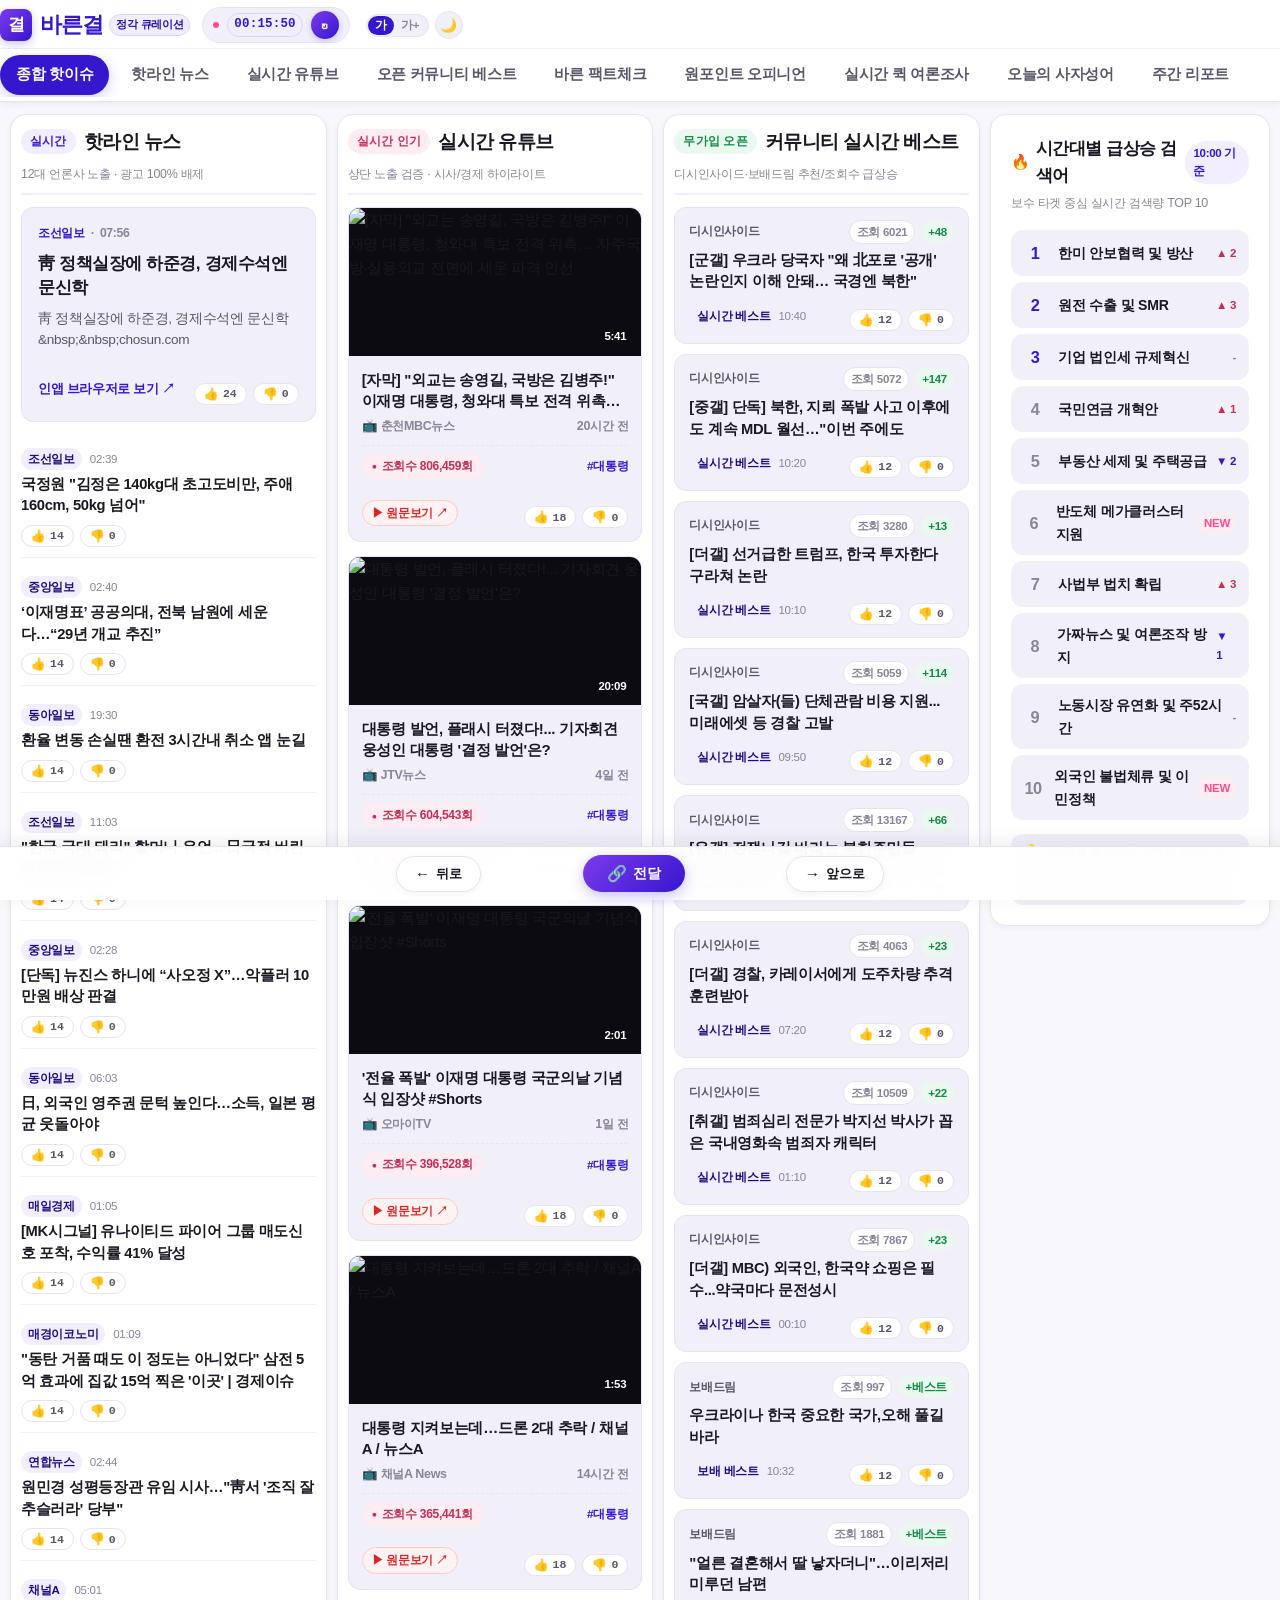
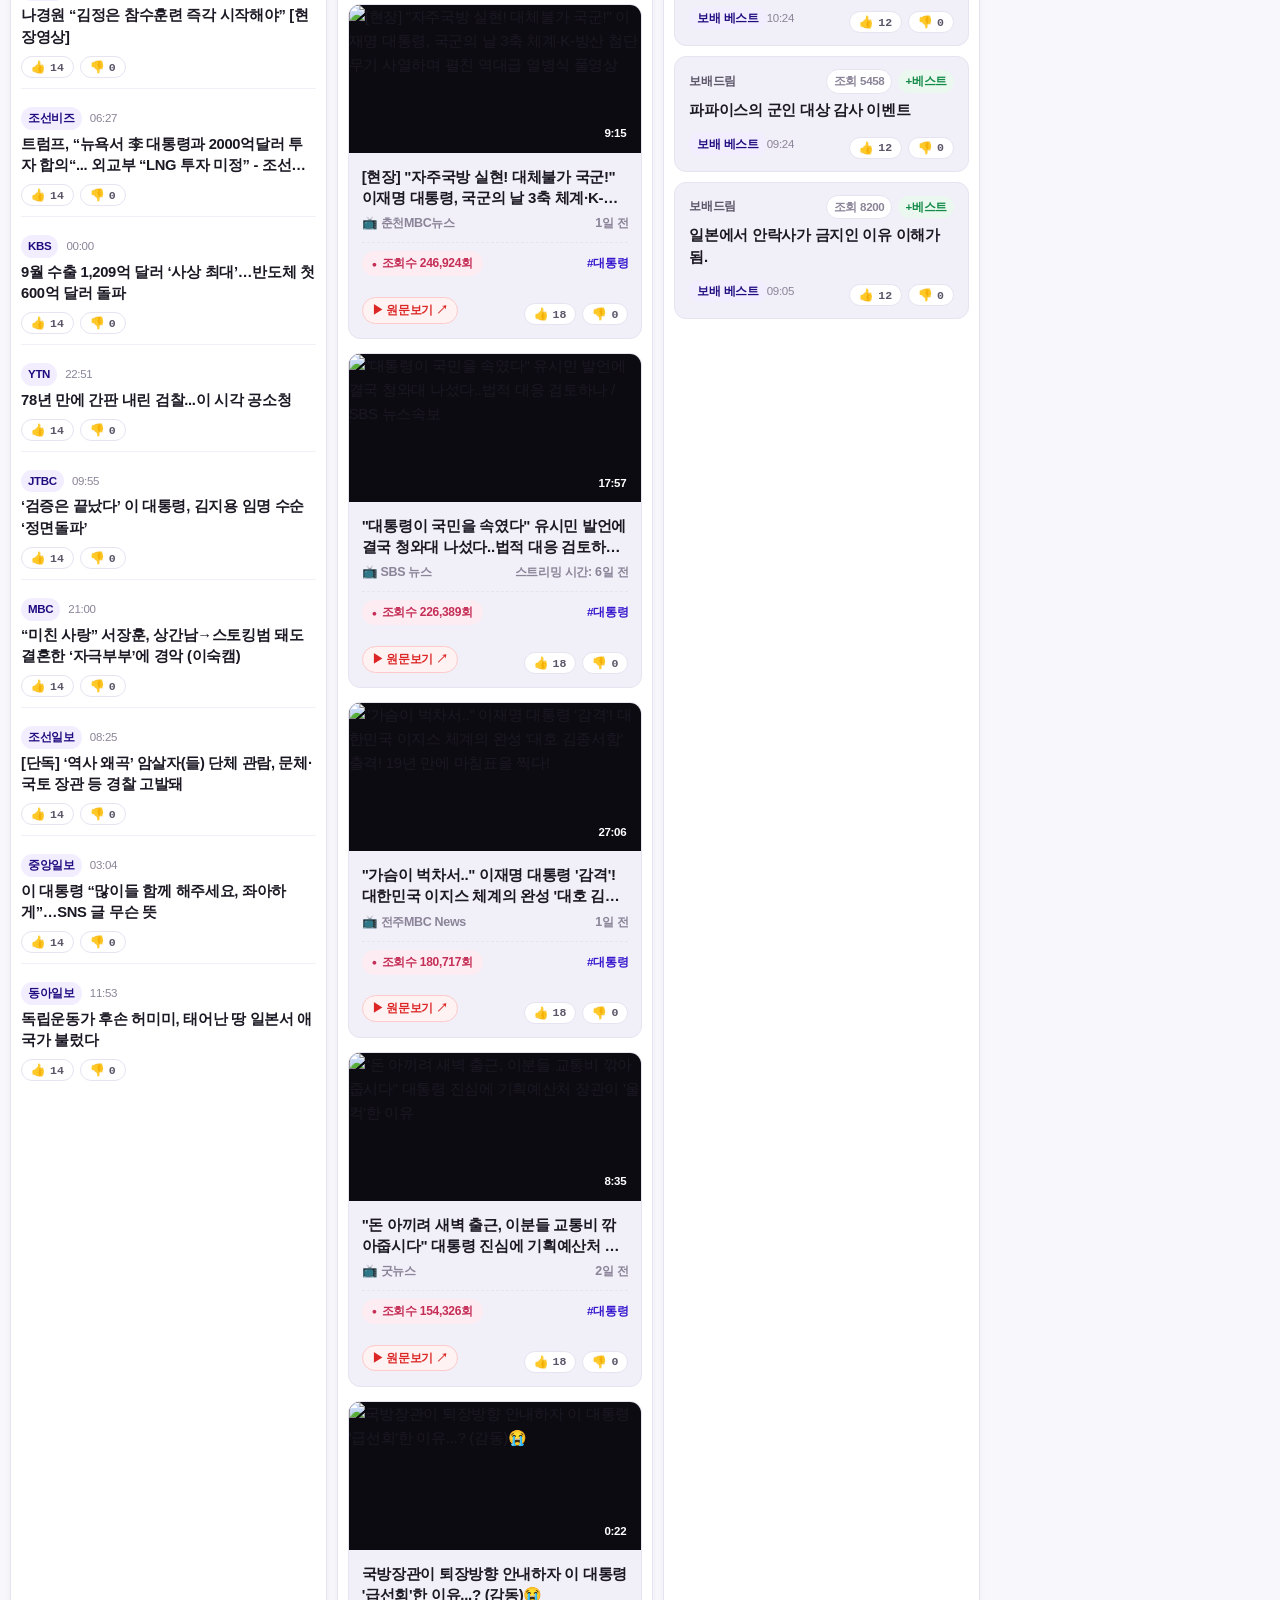
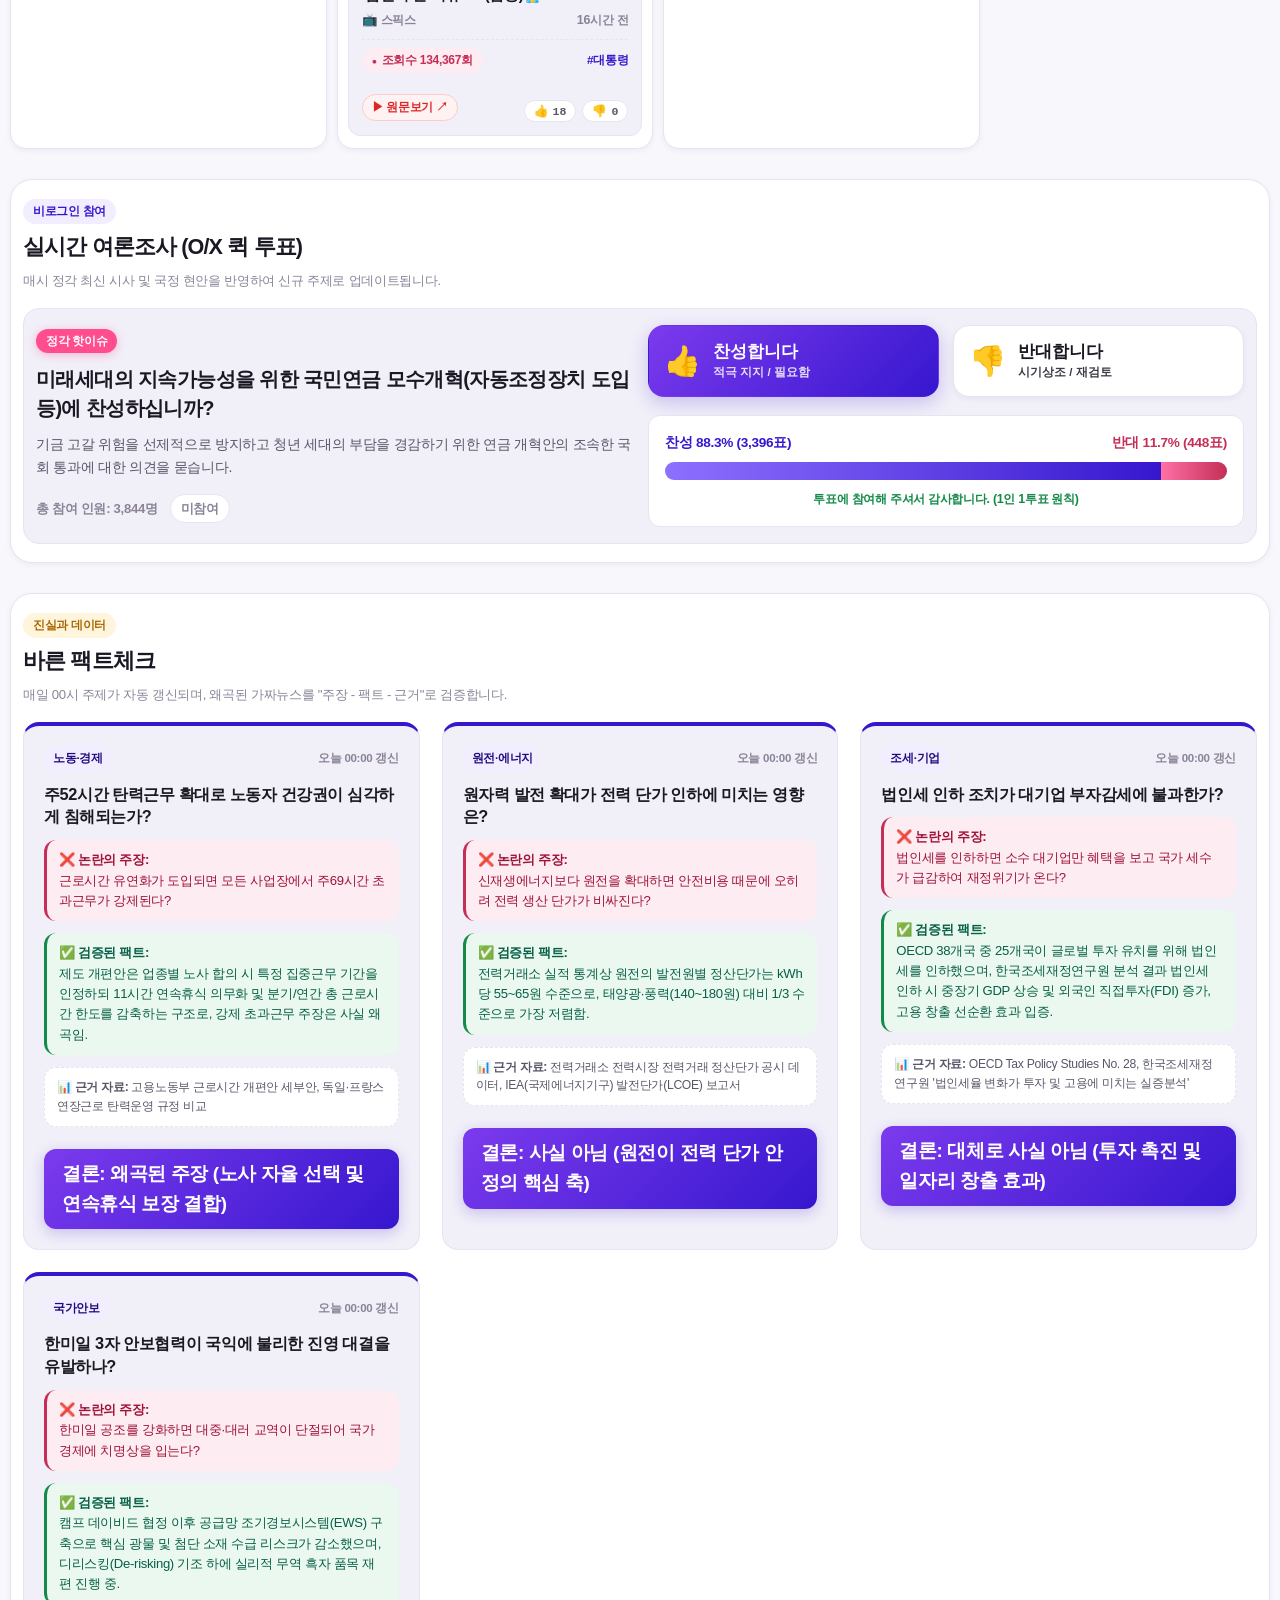
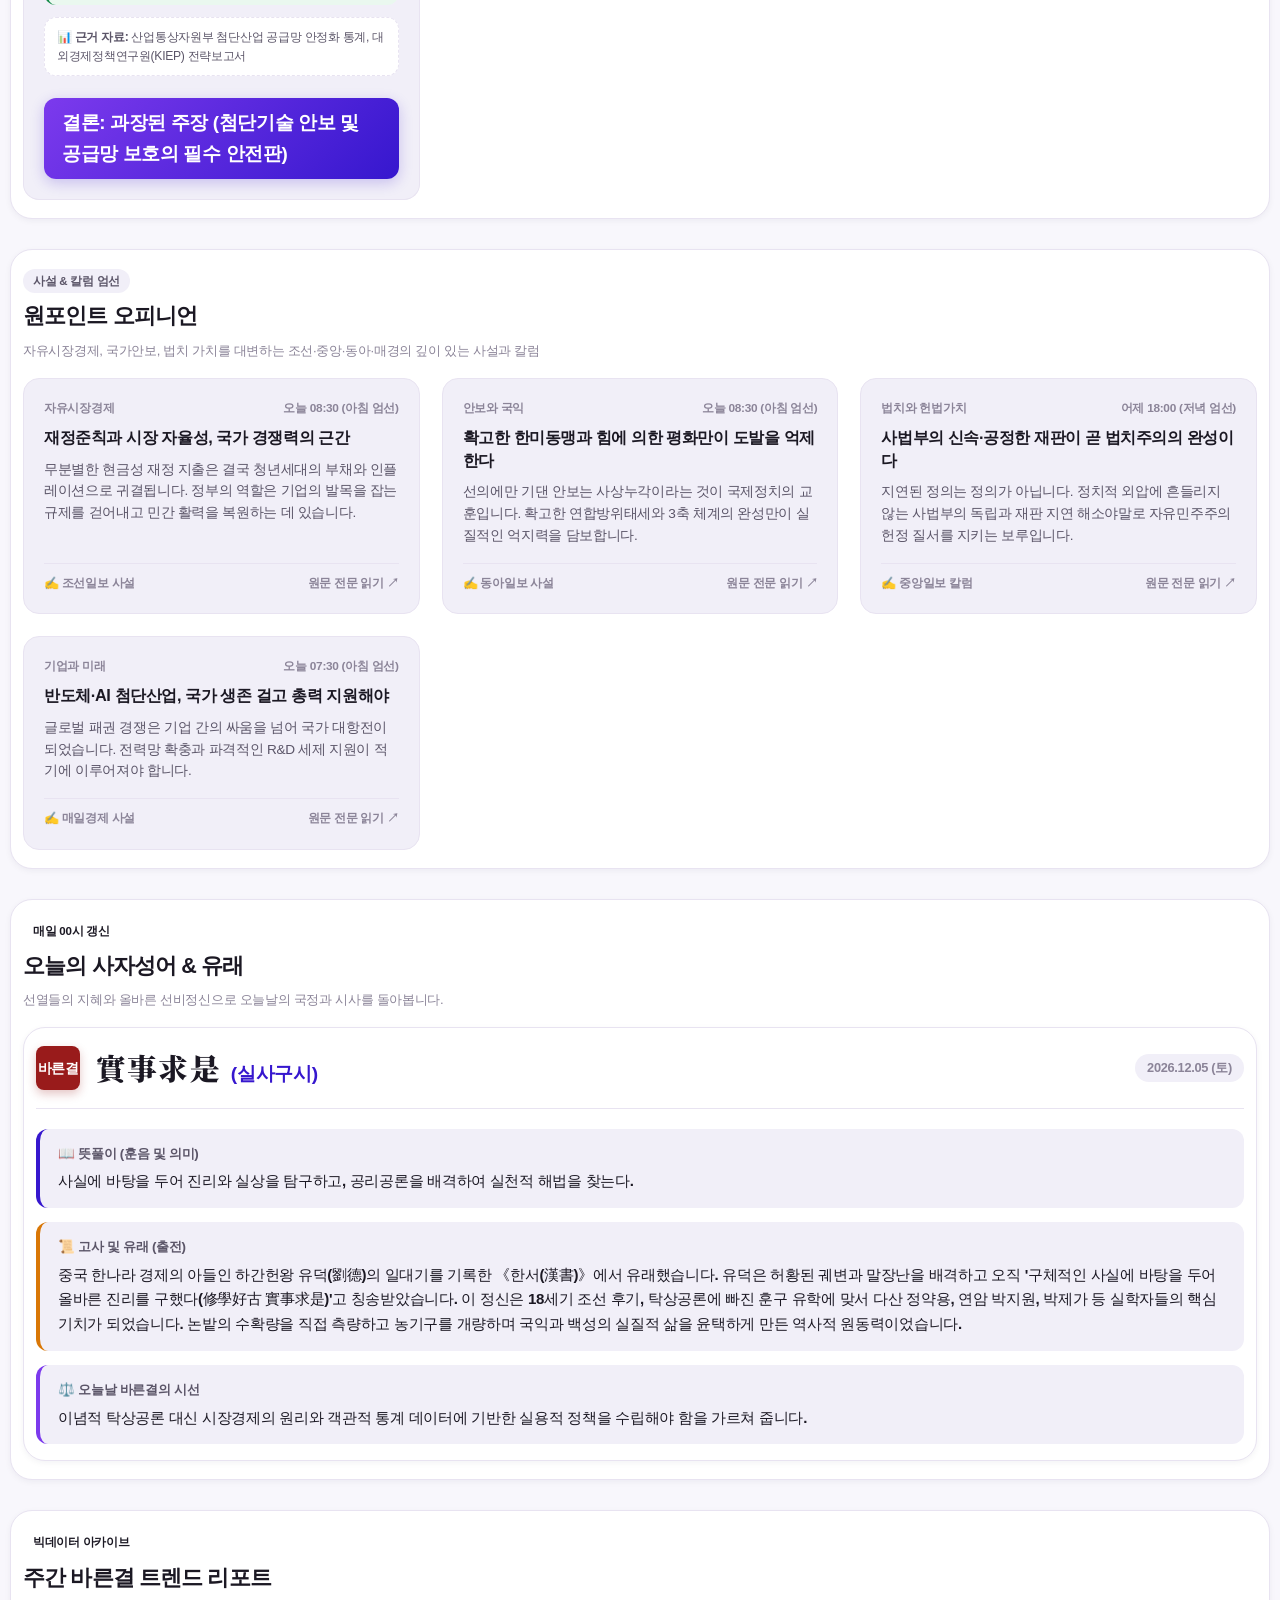
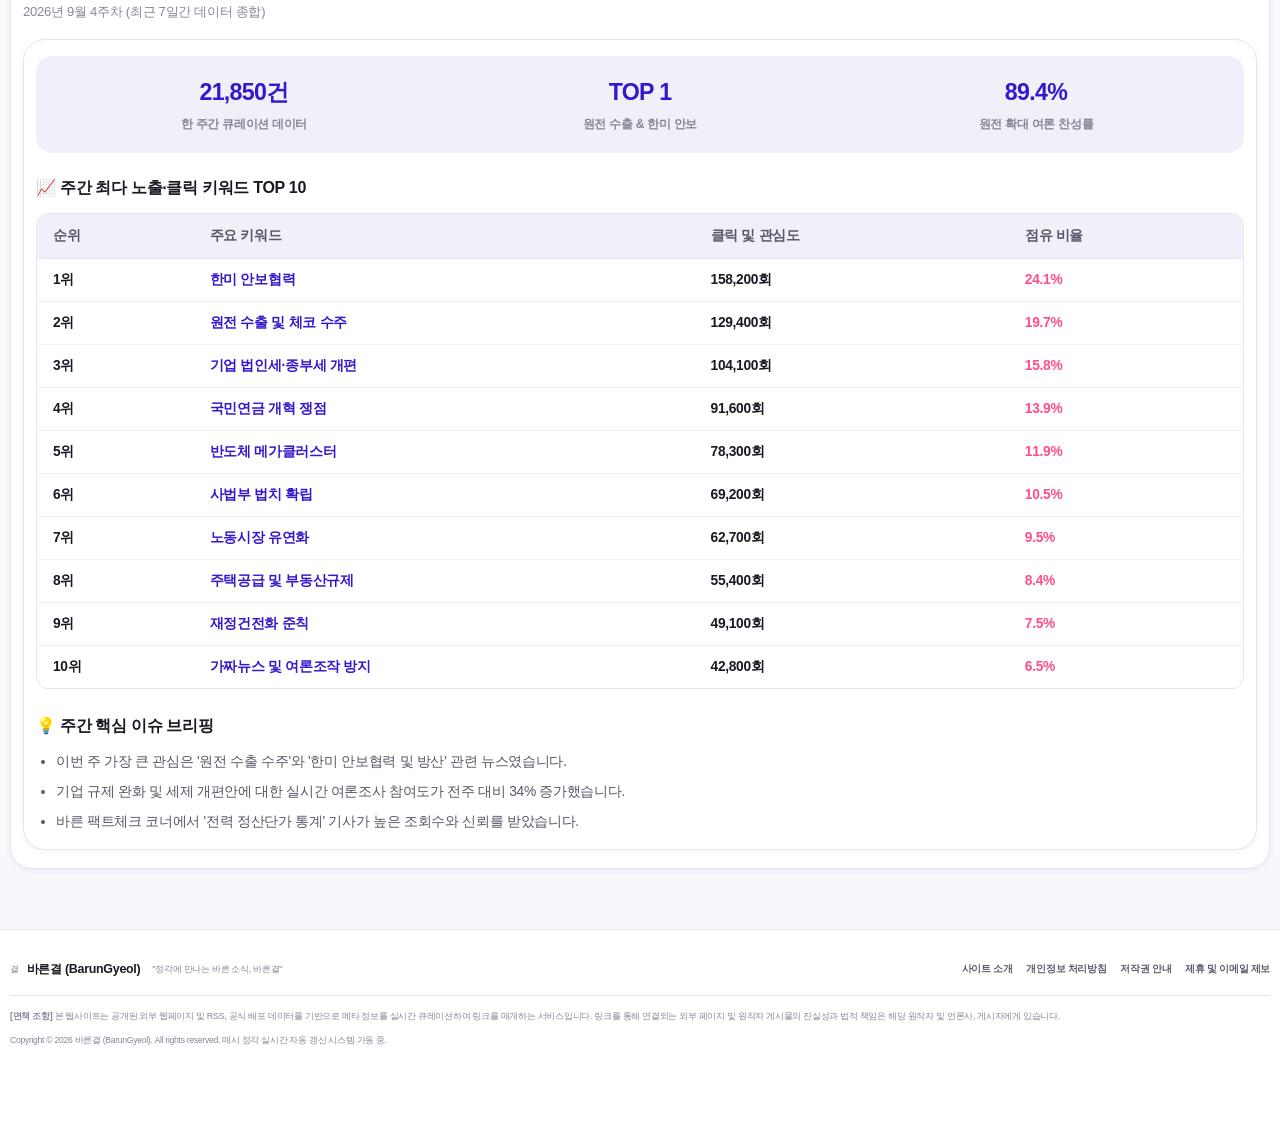
==== commit 914e7d17: "Add files via upload" ====
--- a/static/index.html
+++ b/static/index.html
@@ -16,10 +16,10 @@
 
   <!-- 최상단 고정 일체형 헤더 (헤더 + GNB 메뉴 라인이 스크롤 시 화면 상단에 100% 완전 고정) -->
   <header class="main-header sticky-top-header">
-    <!-- 상단 1단: 로고, 타이머(시간만 노출 & 갱신 버튼), 우측 유틸(가/가+, 테마) -->
+    <!-- 상단 1단: 로고, 타이머(시간), 새로고침 버튼, 글씨크기, 테마토글 일렬 배치 -->
     <div class="container header-inner-slim">
       
-      <!-- 좌측: 브랜드 로고 & 타이머 시간 결합 -->
+      <!-- 좌측: 브랜드 로고 & 타이머 시간 & 새로고침 & 글씨크기 & 테마토글 -->
       <div class="header-left-cluster">
         <a href="#" class="brand-logo-compact" onclick="resetFilter(event)">
           <div class="logo-symbol-compact">결</div>
@@ -29,27 +29,26 @@
           </div>
         </a>
 
-        <!-- 요구사항 1: 최근 업데이트 문구/시간 삭제, 다음 갱신 문구 삭제 (시간과 갱신 버튼만 노출) -->
+        <!-- 요구사항 2: '지금 갱신' 글자 삭제, 새로고침 아이콘 버튼만 유지 -->
         <div class="header-timer-inline">
           <span class="timer-live-dot"></span>
-          <span class="countdown-digits-compact" id="countdownTimer" title="다음 정각 갱신까지 남은 시간">00:34:20</span>
-          <button class="btn-refresh-inline" id="btnRefresh" title="지금 데이터 새로 갱신">
+          <span class="countdown-digits-compact" id="countdownTimer" title="다음 정각 갱신까지 남은 시간">00:00:00</span>
+          <button class="btn-refresh-inline" id="btnRefresh" title="새로고침">
             <span class="refresh-icon">↻</span>
-            <span class="refresh-text">지금 갱신</span>
           </button>
         </div>
-      </div>
-
-      <!-- 우측 끝 정렬: 글씨크기 조절(가/가+), 다크모드 토글 -->
-      <div class="header-right-cluster">
-        <div class="font-resizer-compact" title="글자 크기 조절 (가+는 120% 확대)">
-          <button class="font-btn-compact active" data-size="normal">가</button>
-          <button class="font-btn-compact" data-size="large">가+</button>
-        </div>
-
-        <button class="theme-toggle-compact" id="themeToggle" title="화면 테마 변경 (라이트/다크)">
-          <span id="themeIcon">🌙</span>
-        </button>
+
+        <!-- 요구사항 3: 글씨 크기 및 컬러토글을 새로고침 버튼 바로 옆에 배치 -->
+        <div class="header-tools-inline">
+          <div class="font-resizer-compact" title="글자 크기 조절 (가+는 120% 확대)">
+            <button class="font-btn-compact active" data-size="normal">가</button>
+            <button class="font-btn-compact" data-size="large">가+</button>
+          </div>
+
+          <button class="theme-toggle-compact" id="themeToggle" title="화면 테마 변경 (라이트/다크)">
+            <span id="themeIcon">🌙</span>
+          </button>
+        </div>
       </div>
 
     </div>
@@ -441,10 +440,10 @@
         <span class="nav-btn-text">뒤로</span>
       </button>
 
-      <!-- 중앙: 공유하기 복사 버튼 -->
-      <button class="bottom-nav-btn btn-nav-share" id="btnBottomShare" onclick="handleShareCurrentPage()" title="바른결 링크 복사 및 카카오톡 공유">
+      <!-- 중앙: 공유/전달 버튼 (요구사항 5: '전달' 글자 기재, 콘텐츠 웹뷰 링크 또는 보던 위치 복사) -->
+      <button class="bottom-nav-btn btn-nav-share" id="btnBottomShare" onclick="handleShareCurrentPage()" title="현재 콘텐츠 웹뷰 또는 보시던 위치 그대로 전달·공유">
         <span class="nav-btn-icon share-icon">🔗</span>
-        <span class="nav-btn-text share-text">주소 복사·공유</span>
+        <span class="nav-btn-text share-text">전달</span>
       </button>
 
       <!-- 우측: 앞으로가기 -->
--- a/static/css/style.css
+++ b/static/css/style.css
@@ -344,18 +344,20 @@
 .btn-refresh-inline {
   display: inline-flex;
   align-items: center;
-  gap: 4px;
+  justify-content: center;
+  width: 28px;
+  height: 28px;
   background: linear-gradient(135deg, var(--color-secondary-500), var(--color-primary-500));
   color: #FFFFFF;
   border: none;
-  padding: 3px 9px;
-  border-radius: var(--radius-full);
-  font-size: 0.75rem;
+  padding: 0;
+  border-radius: var(--radius-full);
+  font-size: 0.85rem;
   font-weight: 750;
   cursor: pointer;
   box-shadow: 0 2px 6px rgba(54, 23, 206, 0.22);
   transition: transform var(--duration-fast), box-shadow var(--duration-fast);
-  white-space: nowrap;
+  flex-shrink: 0;
 }
 
 .btn-refresh-inline:hover {
@@ -364,7 +366,7 @@
 }
 
 .btn-refresh-inline:active {
-  transform: translateY(0) scale(0.97);
+  transform: translateY(0) scale(0.95);
 }
 
 .btn-refresh-inline.spinning .refresh-icon {
@@ -376,14 +378,12 @@
   to { transform: rotate(360deg); }
 }
 
-/* 최상단 우측 정렬 클러스터 (글씨크기 조절 + 다크모드) */
-.header-right-cluster {
-  display: flex;
-  align-items: center;
-  justify-content: flex-end;
-  gap: 8px;
-  margin-left: auto;
-  flex-shrink: 0;
+/* 새로고침 버튼 바로 옆: 글씨크기 및 테마토글 인라인 도구 */
+.header-tools-inline {
+  display: flex;
+  align-items: center;
+  gap: 6px;
+  margin-left: 4px;
 }
 
 /* 작게 수정된 글자 크기 조정 버튼 */
@@ -2351,9 +2351,9 @@
     font-size: 0.82rem;
   }
 
-  /* 인앱 브라우저 모바일 최적화 */
+  /* 인앱 브라우저 웹뷰 모바일 최적화 (풀스크린 유지) */
   .inapp-browser-dialog {
-    border-radius: var(--radius-lg);
+    border-radius: 0;
   }
 
   .browser-address-bar {
@@ -2492,42 +2492,50 @@
 }
 
 /* ========================================================
-   [18] 인앱 브라우저 모달 (요구사항 11: 외부 페이지 이탈 방지)
+   [18] 인앱 브라우저 웹뷰 (요구사항 1: 상/하단 고정 바 제외 영역 100% 최대 활용)
    ======================================================== */
 .inapp-browser-modal {
   position: fixed;
-  inset: 0;
+  top: 0;
+  left: 0;
+  right: 0;
+  bottom: 58px; /* 하단 고정 플로팅 바(58px) 제외한 영역 100% 최대 활용 */
   z-index: 2000;
-  background: rgba(13, 11, 18, 0.75);
-  backdrop-filter: blur(8px);
-  -webkit-backdrop-filter: blur(8px);
-  display: flex;
-  align-items: center;
-  justify-content: center;
-  padding: 14px 14px 74px 14px;
+  background: var(--bg-surface);
+  display: flex;
+  flex-direction: column;
+  padding: 0; /* 불필요한 테두리 여백 제거 */
+  margin: 0;
+  box-shadow: 0 4px 24px rgba(0, 0, 0, 0.25);
+}
+
+body.theme-dark .inapp-browser-modal {
+  background: var(--bg-base);
 }
 
 .inapp-browser-dialog {
   width: 100%;
-  max-width: 1100px;
+  max-width: 100%; /* 좌우 제한 없이 화면 100% 가득 채움 */
   height: 100%;
-  background: var(--bg-elevated);
-  border-radius: var(--radius-xl);
+  background: var(--bg-surface);
+  border-radius: 0; /* 라운딩 없이 풀스크린 웹뷰 */
+  border: none;
   overflow: hidden;
   display: flex;
   flex-direction: column;
-  box-shadow: var(--shadow-lg);
-  border: 1px solid var(--border-default);
+  box-shadow: none;
 }
 
 .inapp-browser-header {
   display: flex;
   align-items: center;
   justify-content: space-between;
-  gap: 12px;
-  padding: 10px 16px;
+  gap: 8px;
+  padding: 6px 12px;
   background: var(--bg-subtle);
   border-bottom: 1px solid var(--border-default);
+  height: 42px;
+  flex-shrink: 0;
 }
 
 .browser-controls-left,
